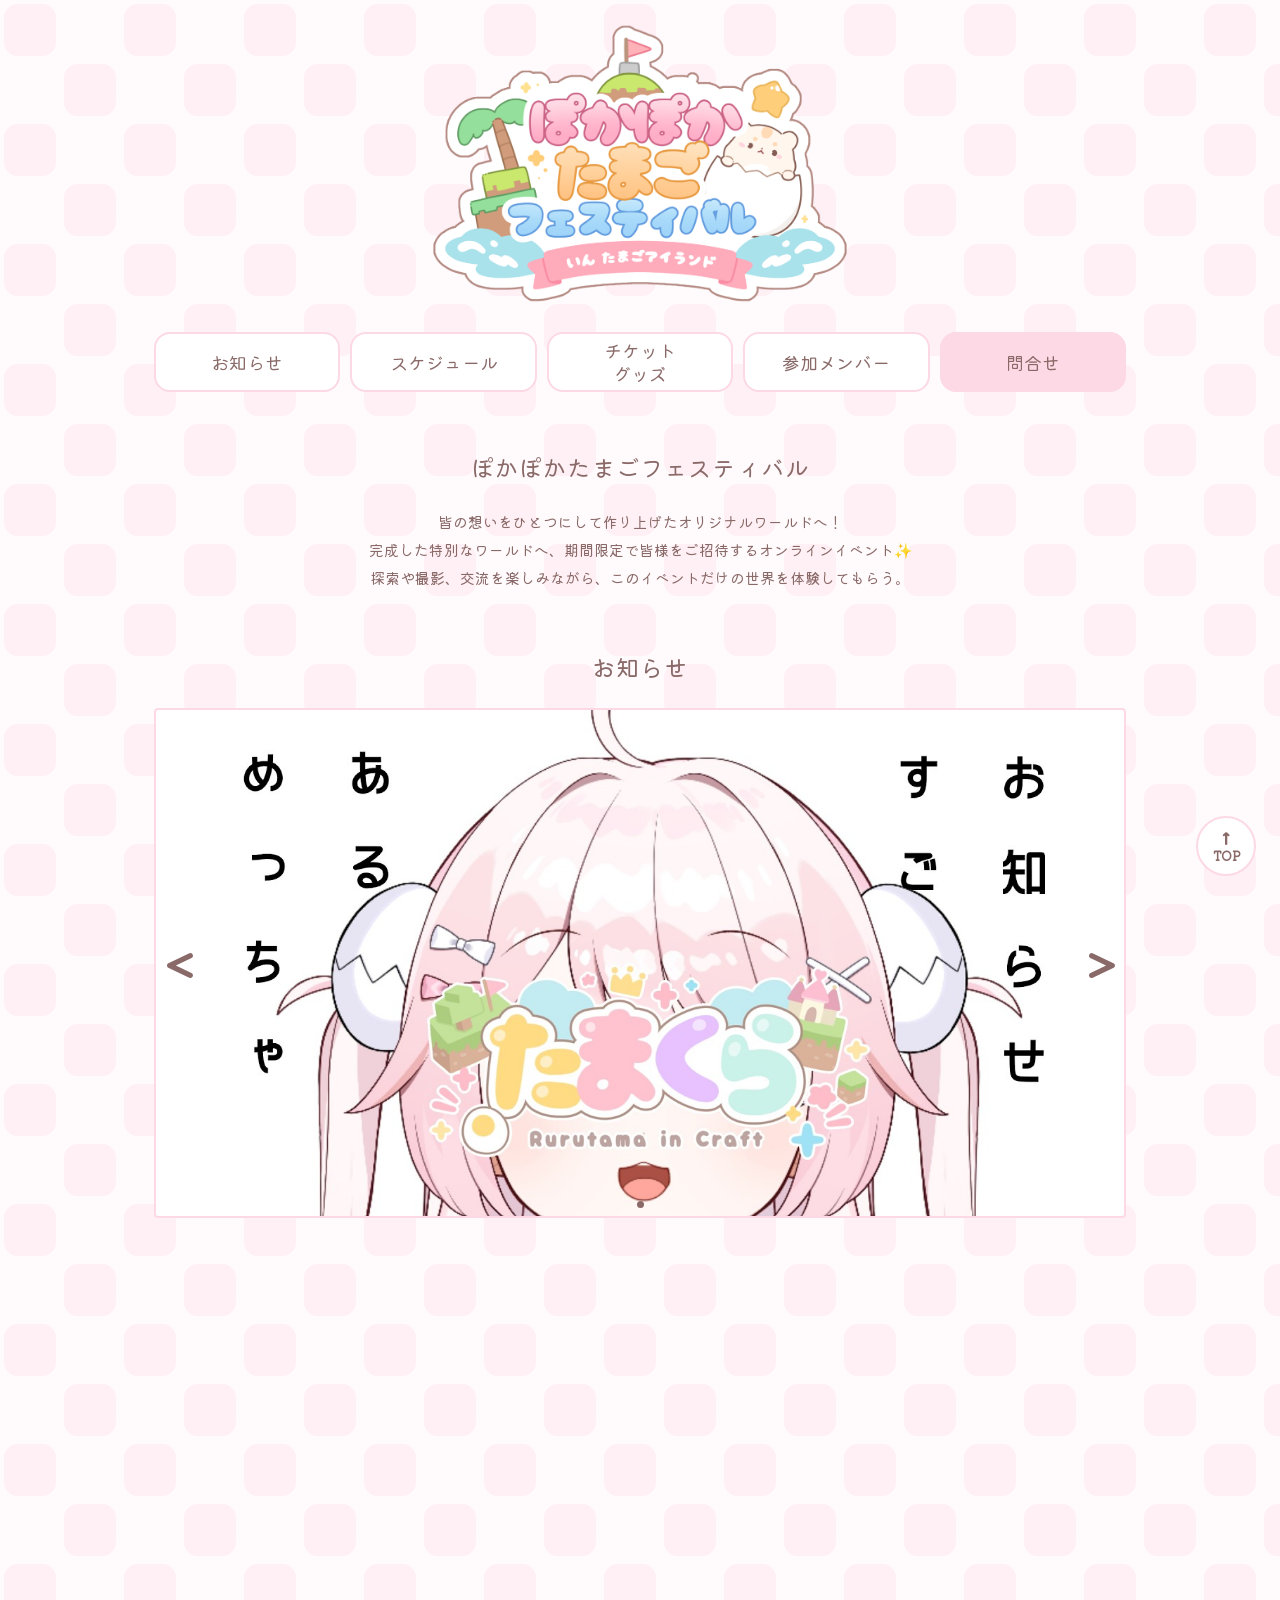
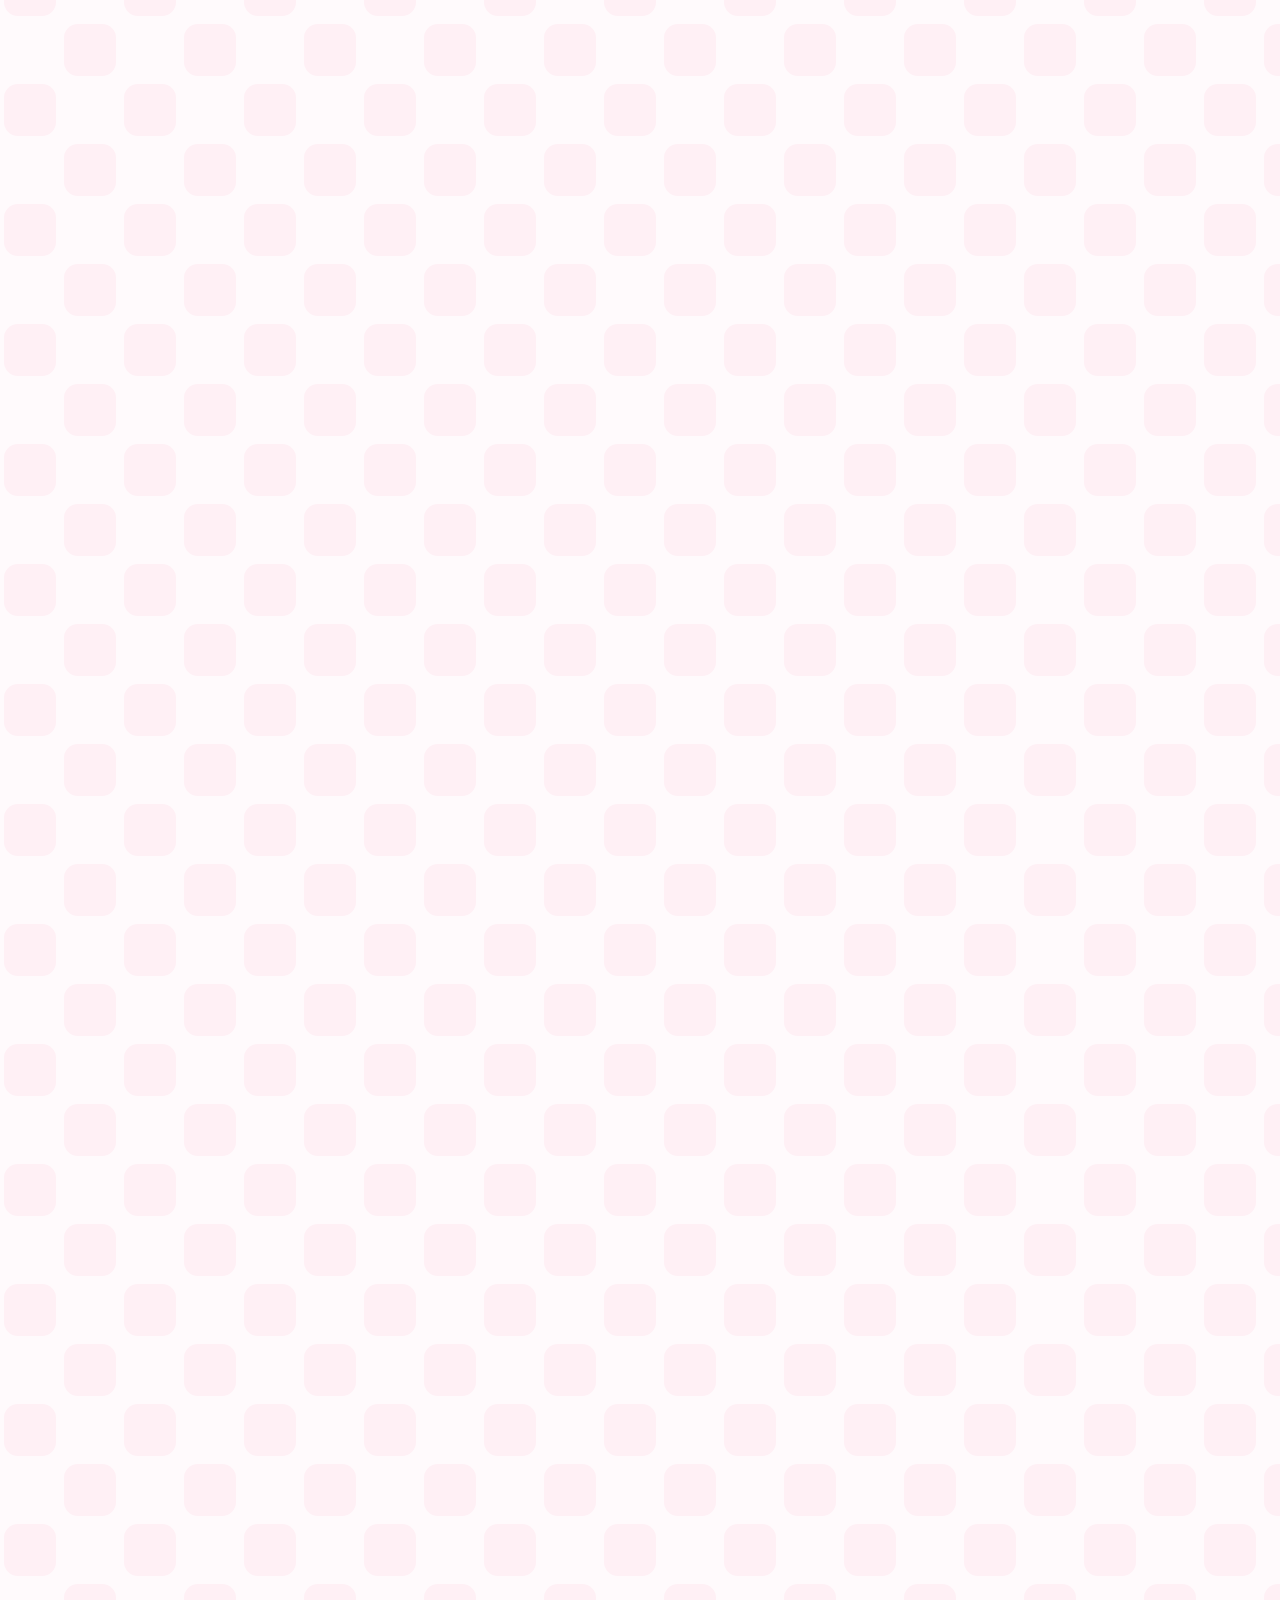
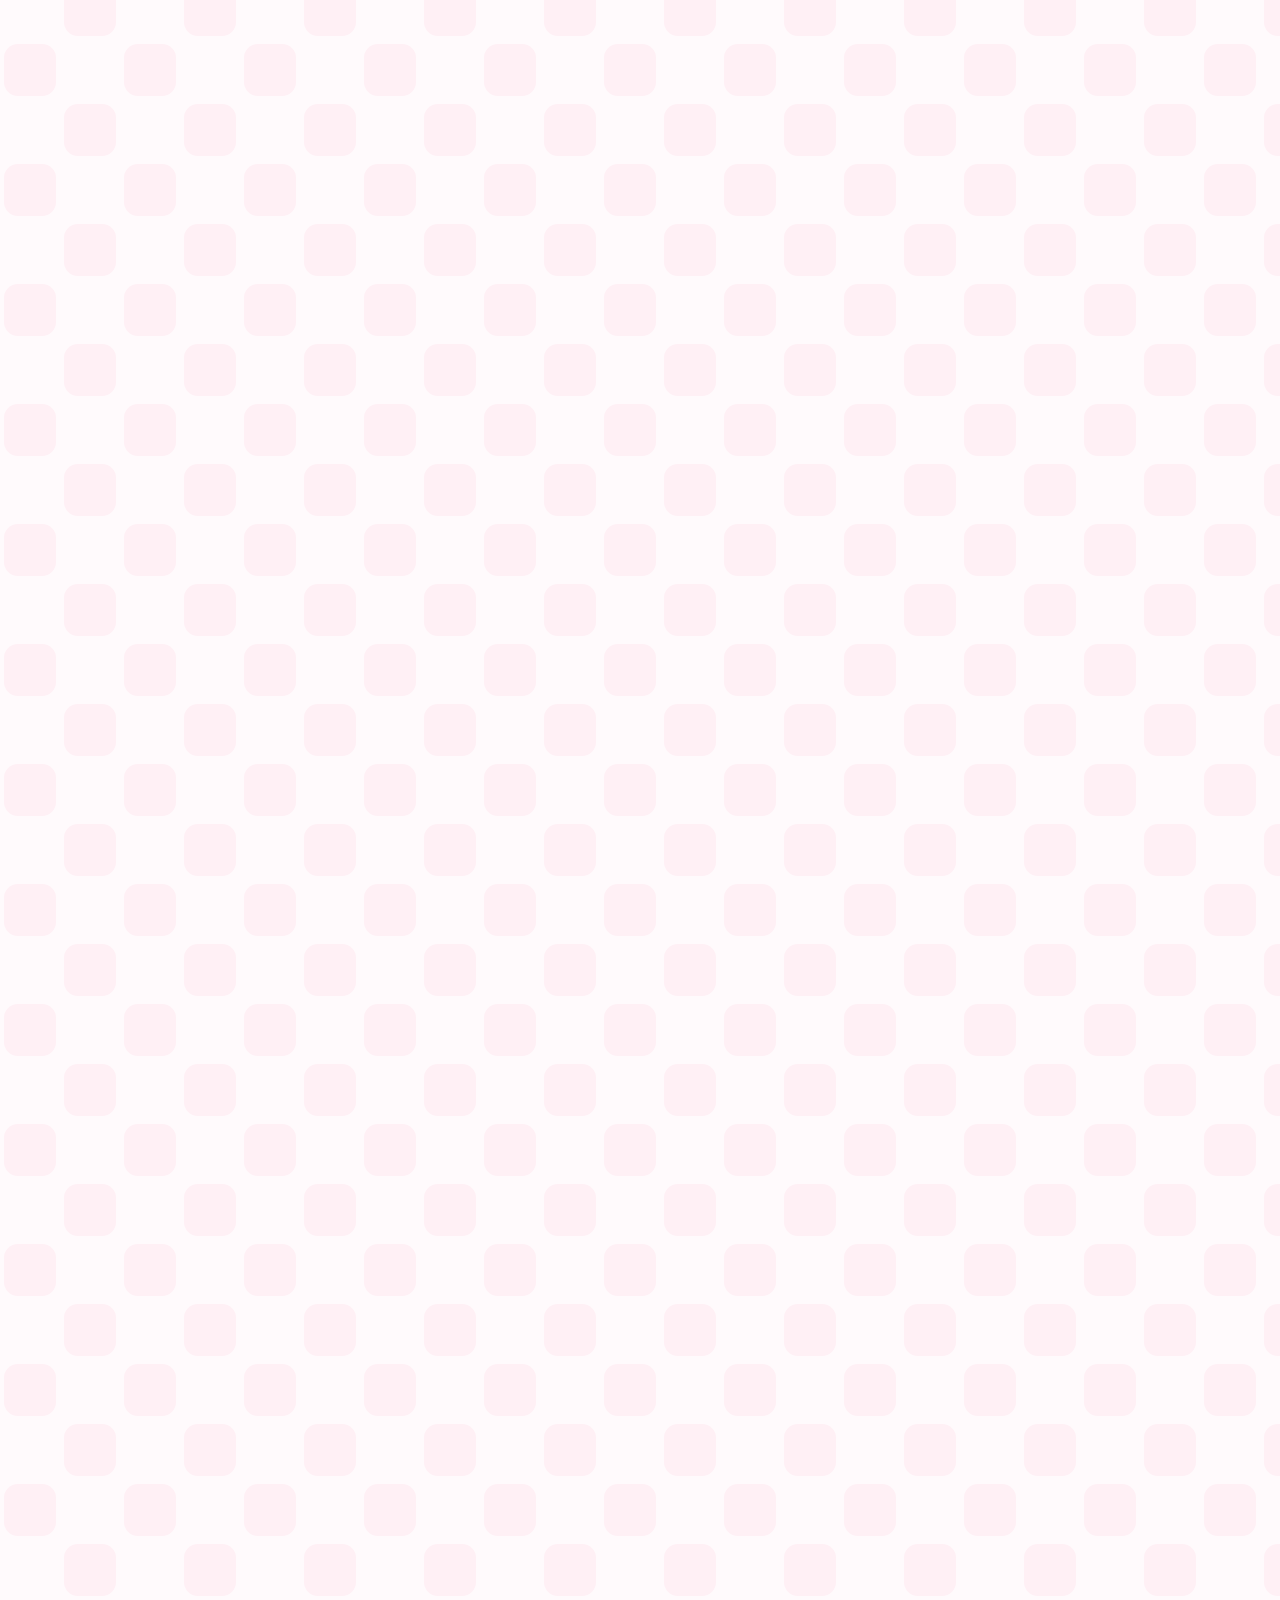
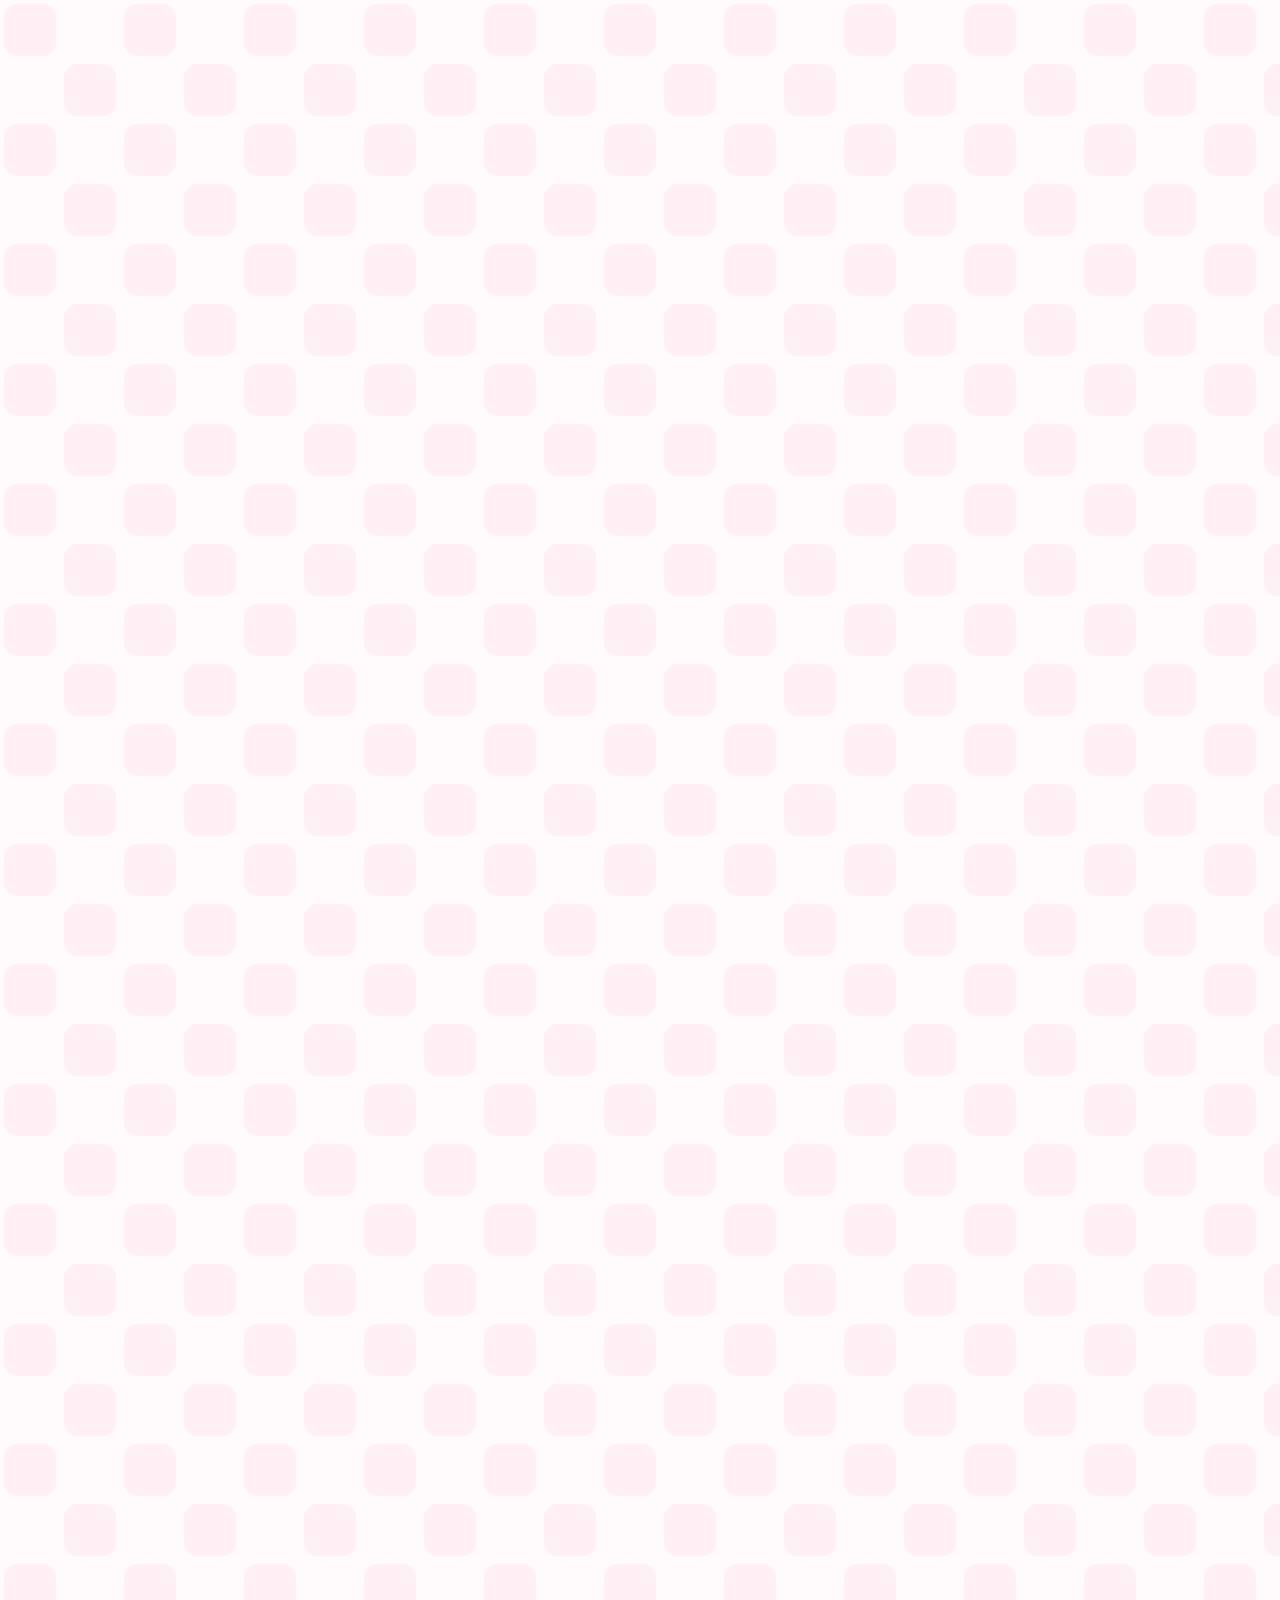
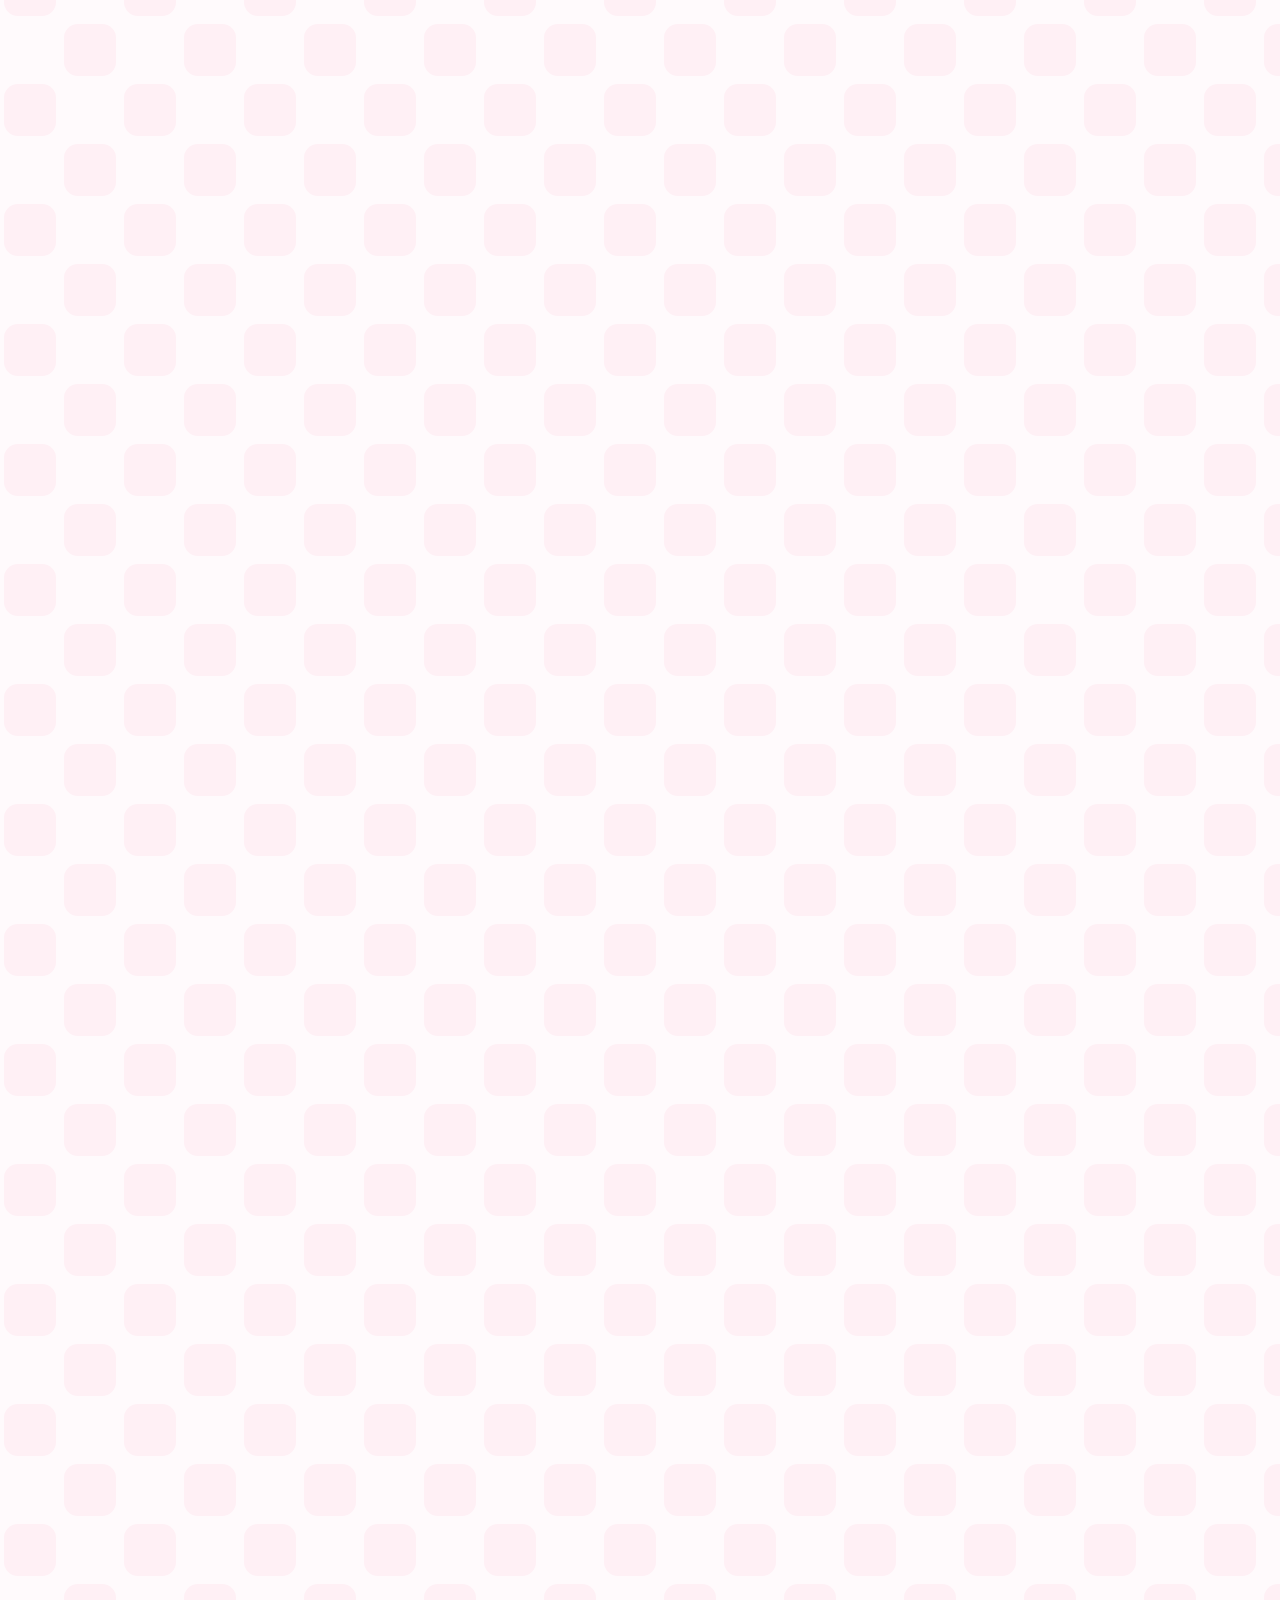
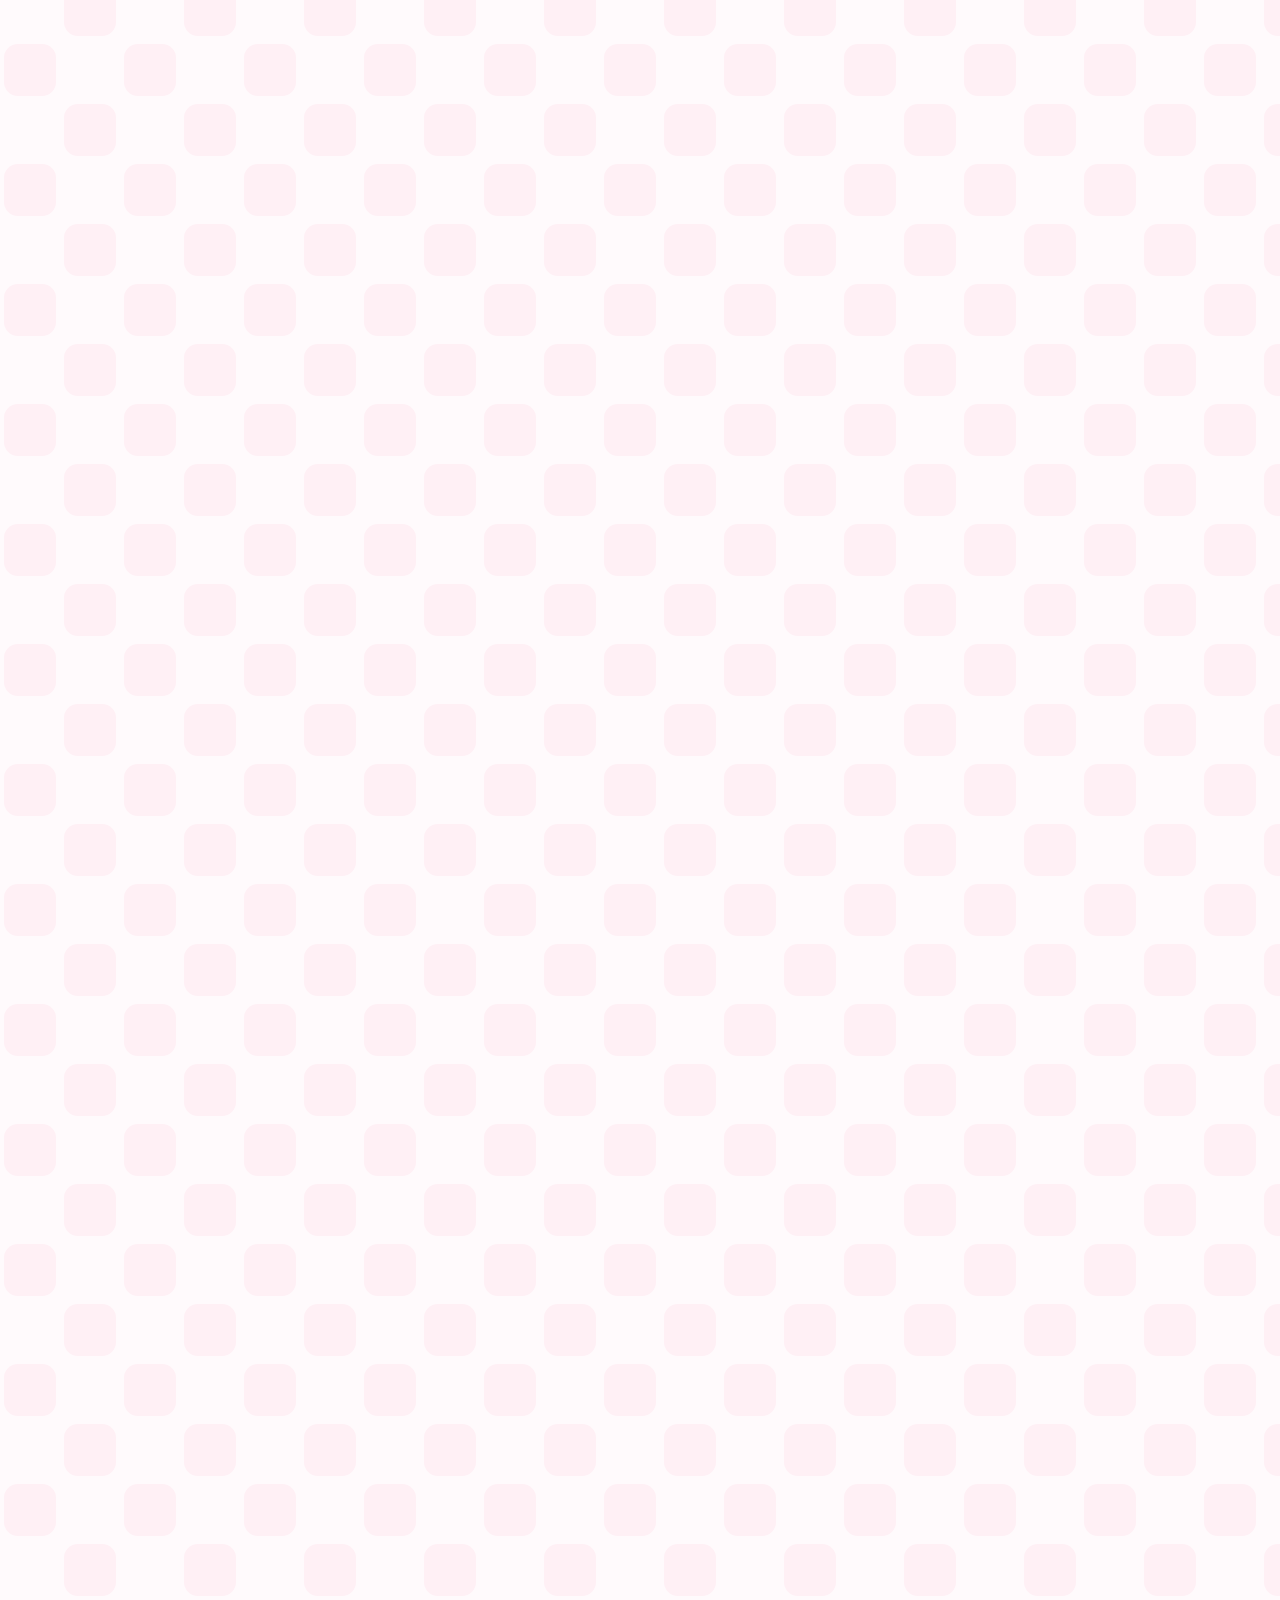
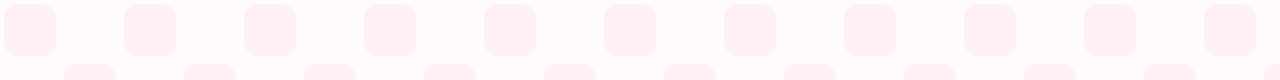
==== index.html @ f36c8f5e "feat: 1025用" ====
<!DOCTYPE html>
<html lang="ja">
<head>
  <meta charset="UTF-8">
  <meta name="viewport" content="width=device-width, initial-scale=1, viewport-fit=cover">
  <title>たまくら | ぽかぽかたまごフェスティバル</title>
  <link rel="icon" href="images/pokatamaLogo.png" type="image/png">
  <link rel="stylesheet" href="css/variables.css">
  <link rel="stylesheet" href="css/style.css">
  <link href="https://fonts.googleapis.com/css2?family=Kiwi+Maru:wght@300;400;500&display=swap" rel="stylesheet">
</head>
<body>
  <header class="header">
    <h1 class="logo"><img src="images/pokatamaLogo.png" alt="ぽかぽかたまごフェスティバル いん たまごアイランド" onerror="this.replaceWith(document.createTextNode('ぽかぽかたまごフェスティバル'))"></h1>
    <nav class="nav" id="nav">
      <a href="#news">お知らせ</a>
      <a href="#schedule">スケジュール</a>
      <a href="#goods">チケット<br>グッズ</a>
      <a href="#members">参加メンバー</a>
      <a href="#contact">問合せ</a>
    </nav>
  </header>

  <main class="container">
    <section class="intro reveal">
      <h2 class="title">ぽかぽかたまごフェスティバル</h2>
      <p class="lead">皆の想いをひとつにして作り上げたオリジナルワールドへ！<br>完成した特別なワールドへ、期間限定で皆様をご招待するオンラインイベント✨<br>探索や撮影、交流を楽しみながら、このイベントだけの世界を体験してもらう。</p>
    </section>

    <section id="news" class="reveal">
      <h2 class="title">お知らせ</h2>
        <div class="box infoslider js-slider" aria-label="お知らせスライドショー">
          <div class="slides">
          <!-- 各 .slide に <img src="images/goods01.png" alt="商品名"> を入れてください -->
          <div class="infoslide"><a href=https://www.youtube.com/live/NMtlZ3vzawU?si=XEMhHlaF9U02rEJE><img src="images/tamacramov2.jpg" alt="サーバー利用料①"></a></div>
          <!-- <div class="infoslide"><a href=#><img src="images/goods/サーバー利用料①.png" alt="サーバー利用料①"></a></div>
          <div class="infoslide"><a href=#><img src="images/goods/サーバー利用料①.png" alt="サーバー利用料①"></a></div> -->
        </div>
        <button class="arrow prev" aria-label="前へ">&lt;</button>
        <button class="arrow next" aria-label="次へ">&gt;</button>
        <div class="dots"></div>
      </div>
    </section>

    <section class="intro reveal">
      <h2 class="logo"><img src="images/tamacraLogo.png" alt="るるたま・いん・くらふと" onerror="this.replaceWith(document.createTextNode('るるたま・いん・くらふと'))"></h2>
      <h2 class="title">るるたま・いん・くらふと</h2>
      <p class="lead">冬に向けた大型企画！12月に開催のオンラインイベントに向けて<br>オリジナルワールド「たまごあいらんど」を一から作り上げていきます。<br>建築勢様の力をかり、リスナーさんやお友達と一緒にアイデアを出し合いながら<br>“世界づくりそのもの”を楽しむ参加型プロジェクトです！</p>
      <h2 class="title">たまごあいらんど - マップ</h2>
      <div class="tmb">
        <label for="pop-01">
          <img src="images/map.png" alt="image_01" class="tmb_img">
        </label>
        <input type="checkbox" value="" id="pop-01">
        <div class="popup">
          <label for="pop-01" class="popup__btn"></label>
          <label for="pop-01" class="popup__btnarea"></label>
          <div class="popup__img">
            <img src="images/map.png" alt="image_01">
          </div>
        </div>
      </div>
      <h2 class="title">たまくら - 企画概要</h2>
      <p class="lead">（Youtubeへ遷移します）</p>
      <a href="https://www.youtube.com/live/M-zu5wydE7w?si=YSMEFsJd7YN7ytyE">
        <img src="images/tamacramov.jpg" alt="企画のお知らせ" class="movie" width="100%">
      </a>
    <section id="schedule" class="reveal">
      <h2 class="title">スケジュール</h2>
      <p class="lead">イベント：🥚／コラボ予定：🐹</p>
      <div class="schedule">
        <div class="box month"><h3>10月</h3>
          <span>
            🐹：10/16（金）21:00 ~ <br>
            　　　恋バナ飲酒スプラ３<br>
            🥚：10/25（日）21:00 ~ <br>
            　　　たまくらお知らせ配信<br>
          </span>
        </div>
        <div class="box month"><h3>11月</h3>
          <span>
            🥚：11/1（日）21:00 ~ <br>
            　　　サーバー利用権販売開始<br>
            🐹：11/2（月）21:00 ~ <br>
            　　　雑談＆プロフ交換<br>
            🥚：11/6（金）21:00 ~ <br>
            　　　握手会チケット販売開始<br>
            🐹：11/9（月）21:00 ~ <br>
            　　　肝試しオンライン<br>
            🐹：11/19（木）21:00 ~ <br>
            　　　えかきうた大合戦<br>
            🐹：11/27（金）22:00 ~ <br>
            　　　マイクラ脱出マップ「かがみの旅館」<br>
            🐹：11/21 (土) 19:00 ~ <br>
            　　　マイクラエンドラ討伐耐久<br>
          </span>
        </div>
        <div class="box month"><h3>12月</h3>
          <span>
            🐹：12/7 (月) 20:00 <br>
            　　　歌ってみた プレミア公開！<br>
            🥚：12/12（土）24:00 ~ <br>
            　　　グッズ先行販売開始<br>
            🐹：12/12 (土) 17:00 ~ <br>
            　　　#ココロぽかぽか歌枠リレー<br>
            🥚：12/20（日）22:00 ~ <br>
            　　　イベント閉会式<br>
          </span>
        </div>
      </div>
    </section>

    <section id="goods" class="reveal">
      <h2 class="title">チケット・グッズ</h2>
      <!-- <a class="box wide-btn" href="sources/rules.html">サーバー内ルール（チケットご購入前にご一読ください）</a>
      <div class="tickets">
        <a class="box ticket" href="#">握手会チケット<br>12/13</a>
        <a class="box ticket" href="#">握手会チケット<br>12/18</a>
        <a class="box ticket" href="#">握手会チケット<br>12/19</a>
      </div>
      <a class="box wide-btn" href="#">サーバー利用料</a> -->
      <div class="box infoslider js-slider" aria-label="グッズスライドショー">
        <div class="slides">
          <!-- 各 .slide に <img src="images/goods01.png" alt="商品名"> を入れてください -->
          <div class="infoslide"><a href="#"><img src="images/goods/トレカ _ クローバー.png" alt="トレカ _ クローバー"></a></div>
          <div class="infoslide"><a href="#"><img src="images/goods/トレカ _ ハート.png" alt="トレカ _ ハート"></a></div>
          <div class="infoslide"><a href="#"><img src="images/goods/トレカ _ スペード.png" alt="トレカ _ スペード"></a></div>
          <div class="infoslide"><a href="#"><img src="images/goods/トレカ _ ダイヤ.png" alt="トレカ _ ダイヤ"></a></div>
        </div>
        <button class="arrow prev" aria-label="前へ">&lt;</button>
        <button class="arrow next" aria-label="次へ">&gt;</button>
        <div class="dots"></div>
      </div>
    </section>

    <!-- おともだち -->
    <section id="members" class="reveal">
      <h2 class="title">企画に協力いただいたみなさま</h2>
      <h4 class="title">お友達</h4>
      <ul class="members">
        <li>
          <a href="https://x.com/puu_puusan?s=11">
            <div class="avatar">
              <img src="images/people/friends/wacca.png" alt="" onerror="this.remove()">
            </div>wacca
          </a>
        </li>
        <li>
          <a href="https://x.com/komari_chii_">
            <div class="avatar">
              <img src="images/people/friends/こまりちぃ.png" alt="" onerror="this.remove()">
            </div>
            こまりちぃ
          </a>
        </li>
        <li>
          <a href="https://x.com/higusa_dayo">
            <div class="avatar">
              <img src="images/people/friends/ひぐさ.png" alt="" onerror="this.remove()">
            </div>
            ひぐさ
          </a>
        </li>
        <li>
          <a href="https://x.com/naruto__uta">
            <div class="avatar">
              <img src="images/people/friends/愛兎ゆた.jpg" alt="" onerror="this.remove()">
            </div>
            愛兎ゆた
          </a>
        </li>
        <li>
          <a href="https://x.com/iqca_vs">
            <div class="avatar">
              <img src="images/people/friends/一圭.png" alt="" onerror="this.remove()">
            </div>
            一圭
          </a>
        </li>
        <li>
          <a href="https://x.com/una_natsumeoO">
            <div class="avatar">
              <img src="images/people/friends/夏萌うな.png" alt="" onerror="this.remove()">
            </div>
            夏萌うな
          </a>
        </li>
        <li>
          <a href="https://x.com/kaitoopera">
            <div class="avatar">
              <img src="images/people/friends/界透オペラ.png" alt="" onerror="this.remove()">
            </div>
            界透オペラ
          </a>
        </li>
        <li>
          <a href="https://x.com/VT_KaraseJaga">
            <div class="avatar">
              <img src="images/people/friends/空瀬じゃが.png" alt="" onerror="this.remove()">
            </div>
            空瀬じゃが
          </a>
        </li>
        <li>
          <a href="https://x.com/irohaNoazzZ">
            <div class="avatar">
              <img src="images/people/friends/彩羽のあ.png" alt="" onerror="this.remove()">
            </div>
            彩羽のあ
          </a>
        </li>
        <li>
          <a href="https://x.com/sakasa_nota?s=11&t=ZXF3uKeBLpIki5rZCWdjbA">
            <div class="avatar">
              <img src="images/people/friends/小毬のた.png" alt="" onerror="this.remove()">
            </div>
            小毬のた
          </a>
        </li>
        <li>
          <a href="https://x.com/datenchita?s=11&t=ZL9POP3QVAuV7qcUKlkRwA">
            <div class="avatar">
              <img src="images/people/friends/堕天ちた.png" alt="" onerror="this.remove()">
            </div>
            堕天ちた
          </a>
        </li>
        <li>
          <a href="https://x.com/ChiramiChira">
            <div class="avatar">
              <img src="images/people/friends/知見ちら.png" alt="" onerror="this.remove()">
            </div>
            知見ちら
          </a>
        </li>
        <li>
          <a href="https://x.com/tsubaki_atsumiv?s=11">
            <div class="avatar">
              <img src="images/people/friends/椿あつみ.png" alt="" onerror="this.remove()">
            </div>
            椿あつみ
          </a>
        </li>
        <li>
          <a href="https://x.com/manamu_zzz">
            <div class="avatar">
              <img src="images/people/friends/猫好まなむ.png" alt="" onerror="this.remove()">
            </div>
            猫好まなむ
          </a>
        </li>
        <li>
          <a href="https://x.com/ocomeco_oo">
            <div class="avatar">
              <img src="images/people/friends/白熊かぷり.png" alt="" onerror="this.remove()">
            </div>
            白熊かぷり
          </a>
        </li>
        <li>
          <a href="https://x.com/tsukumo_1129">
            <div class="avatar">
              <img src="images/people/friends/白白白.png" alt="" onerror="this.remove()">
            </div>
            白白白
          </a>
        </li>
        <li>
          <a href="https://x.com/shiranui_nene?s=11&t=UdRFUWTi8PE_FoN_6TmTkQ">
            <div class="avatar">
              <img src="images/people/friends/白縫ねね.png" alt="" onerror="this.remove()">
            </div>
            白縫ねね
          </a>
        </li>
        <li>
          <a href="https://x.com/Akuma______666">
            <div class="avatar">
              <img src="images/people/friends/魔骸あくま.png" alt="" onerror="this.remove()">
            </div>
            魔骸あくま
          </a>
        </li>
        <li>
          <a href="https://x.com/yumepukari">
            <div class="avatar">
              <img src="images/people/friends/夢ぷかり.png" alt="" onerror="this.remove()">
            </div>
            夢ぷかり
          </a>
        </li>
        <li>
          <a href="https://x.com/yumesaki_miu325">
            <div class="avatar">
              <img src="images/people/friends/夢咲みう.png" alt="" onerror="this.remove()">
            </div>
            夢咲みう
          </a>
        </li>
        <li>
          <a href="https://x.com/MutouAmai">
            <div class="avatar">
              <img src="images/people/friends/無糖あまゐ.png" alt="" onerror="this.remove()">
            </div>
            無糖あまゐ
          </a>
        </li>
        <li>
          <a href="https://x.com/AwashiroMilno">
            <div class="avatar">
              <img src="images/member08.png" alt="" onerror="this.remove()">
            </div>
            泡白ミルノ
          </a>
        </li>
        <li>
          <a href="https://x.com/amatsuka_haku">
            <div class="avatar">
              <img src="images/people/friends/天使はく.png" alt="" onerror="this.remove()">
            </div>
            天使はく
          </a>
        </li>
        <li>
          <a href="https://x.com/pii_pi_v">
            <div class="avatar">
              <img src="images/people/friends/ぴぃpi.png" alt="" onerror="this.remove()">
            </div>
            ぴぃpi
          </a>
        </li>
        <li>
          <a href="https://x.com/chaco_haguma?s=11&t=s1NTd7qhQ9AATPU6wkxrGg">
            <div class="avatar">
              <img src="images/people/friends/羽熊ちゃこ.jpg" alt="" onerror="this.remove()">
            </div>
            羽熊ちゃこ
          </a>
        </li>
        <li>
          <a href="https://x.com/ssmn_0125">
            <div class="avatar">
              <img src="images/people/friends/ささみん.png" alt="" onerror="this.remove()">
            </div>
            ささみん
          </a>
        </li>
        <li>
          <a href="https://x.com/ruru__1260?s=11">
            <div class="avatar">
              <img src="images/people/friends/ユメミア・ルル.jpg" alt="" onerror="this.remove()">
            </div>
            ユメミア・ルル
          </a>
        </li>
        <li>
          <a href="https://x.com/charwitch_1225">
            <div class="avatar">
              <img src="images/people/friends/シャル・ウィッチ.jpg" alt="" onerror="this.remove()">
            </div>
            シャル・ウィッチ
          </a>
        </li>
        <li>
          <a href="https://x.com/terryterryv_">
            <div class="avatar">
              <img src="images/people/friends/テリー.png" alt="" onerror="this.remove()">
            </div>
            テリー
          </a>
        </li>
        <li>
          <a href="https://x.com/noboru_SKMC">
            <div class="avatar">
              <img src="images/people/friends/坂道のぼる.webp" alt="" onerror="this.remove()">
            </div>
            坂道のぼる
          </a>
        </li>
        <li>
          <a href="https://x.com/kanade_kuon">
            <div class="avatar">
              <img src="images/people/friends/久遠かなで.png" alt="" onerror="this.remove()">
            </div>
            久遠かなで
          </a>
        </li>
      </ul>

      <h4 class="title">ご招待</h4>
      <ul class="members">
        <li>
          <a href="https://x.com/TsukikageH0taru">
            <div class="avatar">
              <img src="images/people/invite/月影ほたる.jpg" alt="" onerror="this.remove()">
            </div>
            月影ほたる
          </a>
        </li>
        <li>
          <a href="https://x.com/rqichimew">
            <div class="avatar">
              <img src="images/people/invite/日々らいち.png" alt="" onerror="this.remove()">
            </div>
            日々らいち
          </a>
        </li>
        <li>
          <a href="https://x.com/nekomiyakokoro">
            <div class="avatar">
              <img src="images/people/invite/猫宮こころ.png" alt="" onerror="this.remove()">
            </div>
            猫宮こころ
          </a>
        </li>
        <li>
          <a href="https://x.com/enataso0810">
            <div class="avatar">
              <img src="images/people/invite/明戸えな.png" alt="" onerror="this.remove()">
            </div>
            明戸えな
          </a>
        </li>
        <li>
          <a href="https://x.com/yoda_mafuyu">
            <div class="avatar">
              <img src="images/people/invite/夜堕まふゆ.png" alt="" onerror="this.remove()">
            </div>
            夜堕まふゆ
          </a>
        </li>
        <li>
          <a href="https://x.com/sakisakatsumugi">
            <div class="avatar">
              <img src="images/people/invite/咲坂つむぎ.png" alt="" onerror="this.remove()">
            </div>
            咲坂つむぎ
          </a>
        </li>

        <li>
          <a href="https://x.com/amauta_frill">
            <div class="avatar">
              <img src="images/people/invite/甘唄ふりる.jpg" alt="" onerror="this.remove()">
            </div>
            甘唄ふりる
          </a>
        </li>
      </ul>

      <h4 class="title">建築チーム</h4>
      <ul class="members">
        <li>
          <a href="https://x.com/uparupagameaka">
            <div class="avatar">
              <img src="images/people/architecture/ウパルパ.jpg" alt="" onerror="this.remove()">
            </div>
            ウパルパ
          </a>
        </li>
        <li>
          <a href="https://x.com/kero10maNo">
            <div class="avatar">
              <img src="images/people/architecture/けろりーぬ.png" alt="" onerror="this.remove()">
            </div>
            けろりーぬ
          </a>
        </li>
        <li>
          <a href="https://x.com/chiyain1234">
            <div class="avatar">
              <img src="images/people/architecture/ちゃいん.png" alt="" onerror="this.remove()">
            </div>
            ちゃいん
          </a>
        </li>
        <li>
          <a href="https://x.com/nico25craft?s=11">
            <div class="avatar">
              <img src="images/people/architecture/にこる.jpeg" alt="" onerror="this.remove()">
            </div>
            にこる
          </a>
        </li>
        <li>
          <a href="https://x.com/_shiropop__?s=11">
            <div class="avatar">
              <img src="images/people/architecture/ねむいしろくま.jpg" alt="" onerror="this.remove()">
            </div>
            ねむいしろくま
          </a>
        </li>
        <li>
          <a href="https://x.com/pearl55mc">
            <div class="avatar">
              <img src="images/people/architecture/ぱーる.png" alt="" onerror="this.remove()">
            </div>
            ぱーる
          </a>
        </li>
        <li>
          <a href="https://x.com/purin_craft">
            <div class="avatar">
              <img src="images/people/architecture/プリン.png" alt="" onerror="this.remove()">
            </div>
            プリン
          </a>
        </li>
        <li>
          <a href="https://x.com/mochiflute39">
            <div class="avatar">
              <img src="images/people/architecture/もち.jpg" alt="" onerror="this.remove()">
            </div>
            もち
          </a>
        </li>
        <li>
          <a href="https://x.com/Riavel_1875">
            <div class="avatar">
              <img src="images/people/architecture/りあべる.png" alt="" onerror="this.remove()">
            </div>
            りあべる
          </a>
        </li>
        <li>
          <a href="https://x.com/rurunba0112?s=11&t=YIFVal743qOMN1DvBt3QWw">
            <div class="avatar">
              <img src="images/people/architecture/るるんば.png" alt="" onerror="this.remove()">
            </div>
            るるんば
          </a>
        </li>
        <li>
          <a href="https://x.com/_Ojixi">
            <div class="avatar">
              <img src="images/people/architecture/おじぃ.png" alt="" onerror="this.remove()">
            </div>
            おじぃ
          </a>
        </li>
        <li>
          <a href="https://x.com/kame0o18">
            <div class="avatar">
              <img src="images/people/architecture/N_kame.jpg" alt="" onerror="this.remove()">
            </div>
            N_kame
          </a>
        </li>
          <a href="https://x.com/Ohana087iii">
            <div class="avatar">
              <img src="images/people/architecture/おはな.jpg" alt="" onerror="this.remove()">
            </div>
            おはな
          </a>
        </li>
      </ul>
    </section>

    <section id="contact" class="reveal">
      <div class="form-wrapper">
        <iframe
          src="https://docs.google.com/forms/d/e/1FAIpQLSfbpApB9bFwynjFTvFhGnuKgrgiLziJi6YhDEJ3tlQI5gf0_g/viewform?embedded=true"
          frameborder="0"
          marginheight="0"
          marginwidth="0"
          loading="lazy"
        >読み込んでいます…</iframe>
      </div>
    </section>
    <div class="credits">
      <a href="https://discord.com/download">
        <img src="images/discord.png" alt="discord" class="discord" onerror="this.remove()">
      </a>
      <a href="https://www.minecraft.net/ja-jp">
        <img src="images/minecraft.webp" alt="minecraft" class="minecraft" onerror="this.remove()">
      </a>
    </div>
  </main>

  <footer class="footer"></footer>
  <button class="to-top" id="toTop" type="button" aria-label="ページの一番上へ戻る"><span>↑</span>TOP</button>

  <script src="js/main.js"></script>
</body>
</html>
---- css/variables.css ----
/* ===== サイト全体の設定値（ここだけ変えればOK） ===== */

/* フォントを用意したらここで読み込み
@font-face {
  font-family: "MyFont";
  src: url("../fonts/MyFont.woff2") format("woff2");
  font-display: swap;
}
*/

:root {
  /* ▼ フォント定義はここ1か所のみ。全要素に反映されます */
  --font-main: "MyFont", "Hiragino Maru Gothic ProN", "Yu Gothic", sans-serif;

  /* 色 */
  --color-text:   #8a6a68;
  --color-accent: #8a6a68;
  --color-border: #fcd9e4;
  --color-bg:     #fffafc;
  --color-tile:   #fff0f5;
  --color-white:  #ffffff;
  --color-ph:     #ffffff; /* 画像プレースホルダー */

  /* サイズ */
  --content-width: 560px;
  --radius: 4px;

  /* 背景のチェック柄（タイル色は --color-tile と同じ #fff0f5） */
  --bg-pattern: url("data:image/svg+xml,%3Csvg xmlns='http://www.w3.org/2000/svg' width='120' height='120'%3E%3Crect x='4' y='4' width='52' height='52' rx='14' fill='%23fff0f5'/%3E%3Crect x='64' y='64' width='52' height='52' rx='14' fill='%23fff0f5'/%3E%3C/svg%3E");
}

/* PC・タブレットでは本文幅を広げる */
@media (min-width: 768px)  { :root { --content-width: 760px; } }
@media (min-width: 1100px) { :root { --content-width: 1100px; } }
---- css/style.css ----
*, *::before, *::after { box-sizing: border-box; }
html { scroll-behavior: smooth; scroll-padding-top: 90px; }
body {
  margin: 0;
  font-family: 'Kiwi Maru', serif;
  color: var(--color-text);
  background: var(--color-bg) var(--bg-pattern);
  background-size: 120px 120px;
  animation: drift 15s linear infinite;
  line-height: 1.7;
  -webkit-text-size-adjust: 100%;
}
@keyframes drift { to { background-position: 120px 120px; } }
img { max-width: 100%; display: block; }
a { color: inherit; text-decoration: none; }
ul { list-style: none; margin: 0; padding: 0; }
button, input, textarea { font-family: inherit; color: inherit; }

/* ---------- header ---------- */
.header { padding: 24px 5% 0; max-width: var(--content-width); margin: 0 auto; text-align: center; }
.logo { margin: 0 auto 28px; width: 62%; max-width: 380px; min-height: 80px; font-size: 2rem; animation: float 4s ease-in-out infinite; }
@keyframes float { 50% { transform: translateY(-6px); } }

.nav { position: sticky; top: 8px; z-index: 10; display: flex; gap: 6px; }
.nav a {
  flex: 1; display: flex; align-items: center; justify-content: center;
  min-height: 52px; padding: 4px 2px;
  font-size: clamp(.62rem, 2.6vw, .7rem); line-height: 1.25;
  background: var(--color-white); border: 2px solid var(--color-border); border-radius: 16px;
  transition: transform .2s, background .2s;
}
.nav a:active { transform: scale(.95); }
.nav a.is-active { background: var(--color-border); }

/* ---------- common ---------- */
.container { max-width: var(--content-width); margin: 0 auto; padding: 0 5% 60px; }
section { margin-top: 44px; }
.title { margin: 20px 0 20px; font-size: 1.3rem; font-weight: 400; text-align: center; letter-spacing: .05em; }
.lead { margin: 0; font-size: .82rem; text-align: center; line-height: 1.9; }
.box { background: var(--color-white); border: 2px solid var(--color-border); border-radius: var(--radius); }

.reveal { opacity: 0; transform: translateY(18px); transition: opacity .7s, transform .7s; }
.reveal.is-visible { opacity: 1; transform: none; }

/* ---------- schedule ---------- */
.schedule { grid-template-columns: 1fr; gap: 20px; margin-bottom: 16px; }
.month { min-height: 360px; padding: 2px 6px; margin-bottom: 20px; }
.month h3 { margin: 0; font-weight: 400; font-size: 1.15rem; }
.month span { font-size: .7rem; }

/* ---------- information ---------- */
.infoslider { position: relative; margin-top: 16px; height: 320px; overflow: hidden; touch-action: pan-y; }
.infoslide { flex: 0 0 100%; display: flex; align-items: center; justify-content: center; font-size: .8rem; }
.infoslide a { display: flex; align-items: center; justify-content: center; width: 100%; height: 100%; }
.infoslide img { width: 100%; height: 100%; object-fit: contain; }

/* ---------- tickets / goods ---------- */
.wide-btn { display: block; padding: 8px 10px; margin: 0 0 16px; text-align: center; font-size: .78rem; transition: background .2s; }
.wide-btn:active, .ticket:active { background: var(--color-tile); }
.tickets { display: grid; grid-template-columns: repeat(3, 1fr); gap: 4.5%; margin-bottom: 16px; }
.ticket {
  padding: 10px 12px; font-size: .78rem; line-height: 1.4; min-height: 90px;
  background-image: linear-gradient(var(--color-border) 50%, transparent 0);
  background-size: 2px 8px; background-repeat: repeat-y; background-position: 82% 0;
  background-color: var(--color-white);
}
.slides { display: flex; height: 100%; transition: transform .5s ease; }
.arrow {
  position: absolute; top: 50%; transform: translateY(-50%);
  background: none; border: 0; font-size: 2.6rem; font-weight: 700; line-height: 1;
  color: var(--color-accent); padding: 4px 8px; cursor: pointer; transition: transform .2s;
}
.arrow:active { transform: translateY(-50%) scale(.85); }
.prev { left: 2px; } .next { right: 2px; }
.dots { position: absolute; bottom: 8px; left: 0; right: 0; display: flex; justify-content: center; gap: 6px; }
.dots i { width: 7px; height: 7px; border-radius: 50%; background: var(--color-border); transition: background .3s; }
.dots i.on { background: var(--color-accent); }

/* ---------- members ---------- */
.members { display: grid; grid-template-columns: repeat(4, 1fr); gap: 18px 3%; text-align: center; font-size: .66rem; }
.avatar { aspect-ratio: 1; border-radius: 50%; background: var(--color-ph); overflow: hidden; margin-bottom: 6px; transition: transform .3s; }
.avatar:active { transform: scale(1.08) rotate(-4deg); }
.avatar img { width: 100%; height: 100%; object-fit: cover; }

/* ---------- form ---------- */
.form-wrapper {
  width: 100%;
  max-width: 100%;
  margin: 0 auto;
}
.form-wrapper iframe {
  width: 100%;
  height: 1000px; /* 好みで調整 */
  border: none;
}

/* ---------- credits ---------- */
.credits {
  display: flex;
  justify-content: center;
  align-items: center;
  gap: 16px;
  margin-top: 32px;
}
.credits a {
  display: flex;
  align-items: center;
  justify-content: center;
  transition: transform .2s;
}
.credits a:active { transform: scale(.9); }
.credits img {
  width: 50px;
  height: 50px;
  object-fit: contain;
}

/* ---------- TOPへ戻るボタン ---------- */
.to-top {
  position: fixed; z-index: 20;
  right: calc(14px + env(safe-area-inset-right, 0px));
  bottom: calc(14px + env(safe-area-inset-bottom, 0px));
  width: 54px; height: 54px; padding: 0;
  display: flex; flex-direction: column; align-items: center; justify-content: center;
  font-size: .7rem; line-height: 1.1; font-weight: 700;
  background: var(--color-white); border: 2px solid var(--color-border); border-radius: 50%;
  color: var(--color-accent); cursor: pointer;
  transition: transform .2s, background .2s;
}
.to-top span { font-size: 1rem; }
.to-top:hover { background: var(--color-tile); }
.to-top:active { transform: scale(.9); }
.to-top:focus-visible { outline: 3px solid var(--color-border); outline-offset: 2px; }

/* ---------- 画像拡大表示 ---------- */
.tmb {
  width: 100%;
  align-items: center;
}
.tmb_img {
  width: 100%;
  height: auto;
}
.tmb_img:hover {
  cursor: pointer;
}
.popup {
  z-index: 10;
  position: fixed;
  top: 0;
  left: 0;
  width: 100%;
  height: 100%;
  transform: scale(0);
  background-color: rgba(0, 0, 0, 0.8);
  opacity: 0;
  transition: opacity 0.3s, transform 0s 0.3s;
}
.popup__btn {
  display: block;
  z-index: 13;
  position: absolute;
  top: 1vh;
  right: 1vh;
  width: 5vh;
  height: 5vh;
  cursor: pointer;
}
.popup__btn::before,
.popup__btn::after {
  position: absolute;
  top: 50%;
  width: 100%;
  height: 2px;
  margin-top: -1px;
  background-color: #fff;
  content: '';
}
.popup__btn::before {
  transform: rotate(45deg);
}
.popup__btn::after {
  transform: rotate(-45deg);
}
.popup__btnarea {
  z-index: 12;
  position: absolute;
  top: 0;
  left: 0;
  width: 100%;
  height: 100%;
}
.popup__img {
  z-index: 11;
  position: absolute;
  top: 5%;
  left: 5%;
  width: 90%;
  height: 90%;
}
.popup__img img {
  width: 100%;
  height: 100%;
  object-fit: contain;
}
input[type="checkbox"] {
  display: none;
}
input[type="checkbox"]:checked ~ .popup {
  transform: scale(1);
  opacity: 1;
  transition: opacity 0.3s;
}

/* ---------- タブレット / PC ---------- */
@media (min-width: 768px) {
  html { font-size: 17px; }
  .logo { width: 55%; max-width: 420px; }
  .nav { gap: 10px; }
  .nav a { min-height: 60px; font-size: 1rem; }
  .news { padding: 36px 32px; }
  .month { min-height: 420px; }
  .infoslider { height: 510px; }
  .to-top { right: 24px; bottom: 24px; width: 60px; height: 60px; }
  .schedule { display: grid; grid-template-columns: repeat(3, 1fr); gap: 4.5%; }
}
@media (min-width: 1100px) {
  html { font-size: 18px; }
  section { margin-top: 56px; }
  .month { min-height: 480px; }
  .slider { height: 400px; }
  .members { gap: 28px 3%; }
}


@media (prefers-reduced-motion: reduce) {
  body, .logo { animation: none; }
  .reveal { opacity: 1; transform: none; transition: none; }
  html { scroll-behavior: auto; }
  .slides { transition: none; }
}
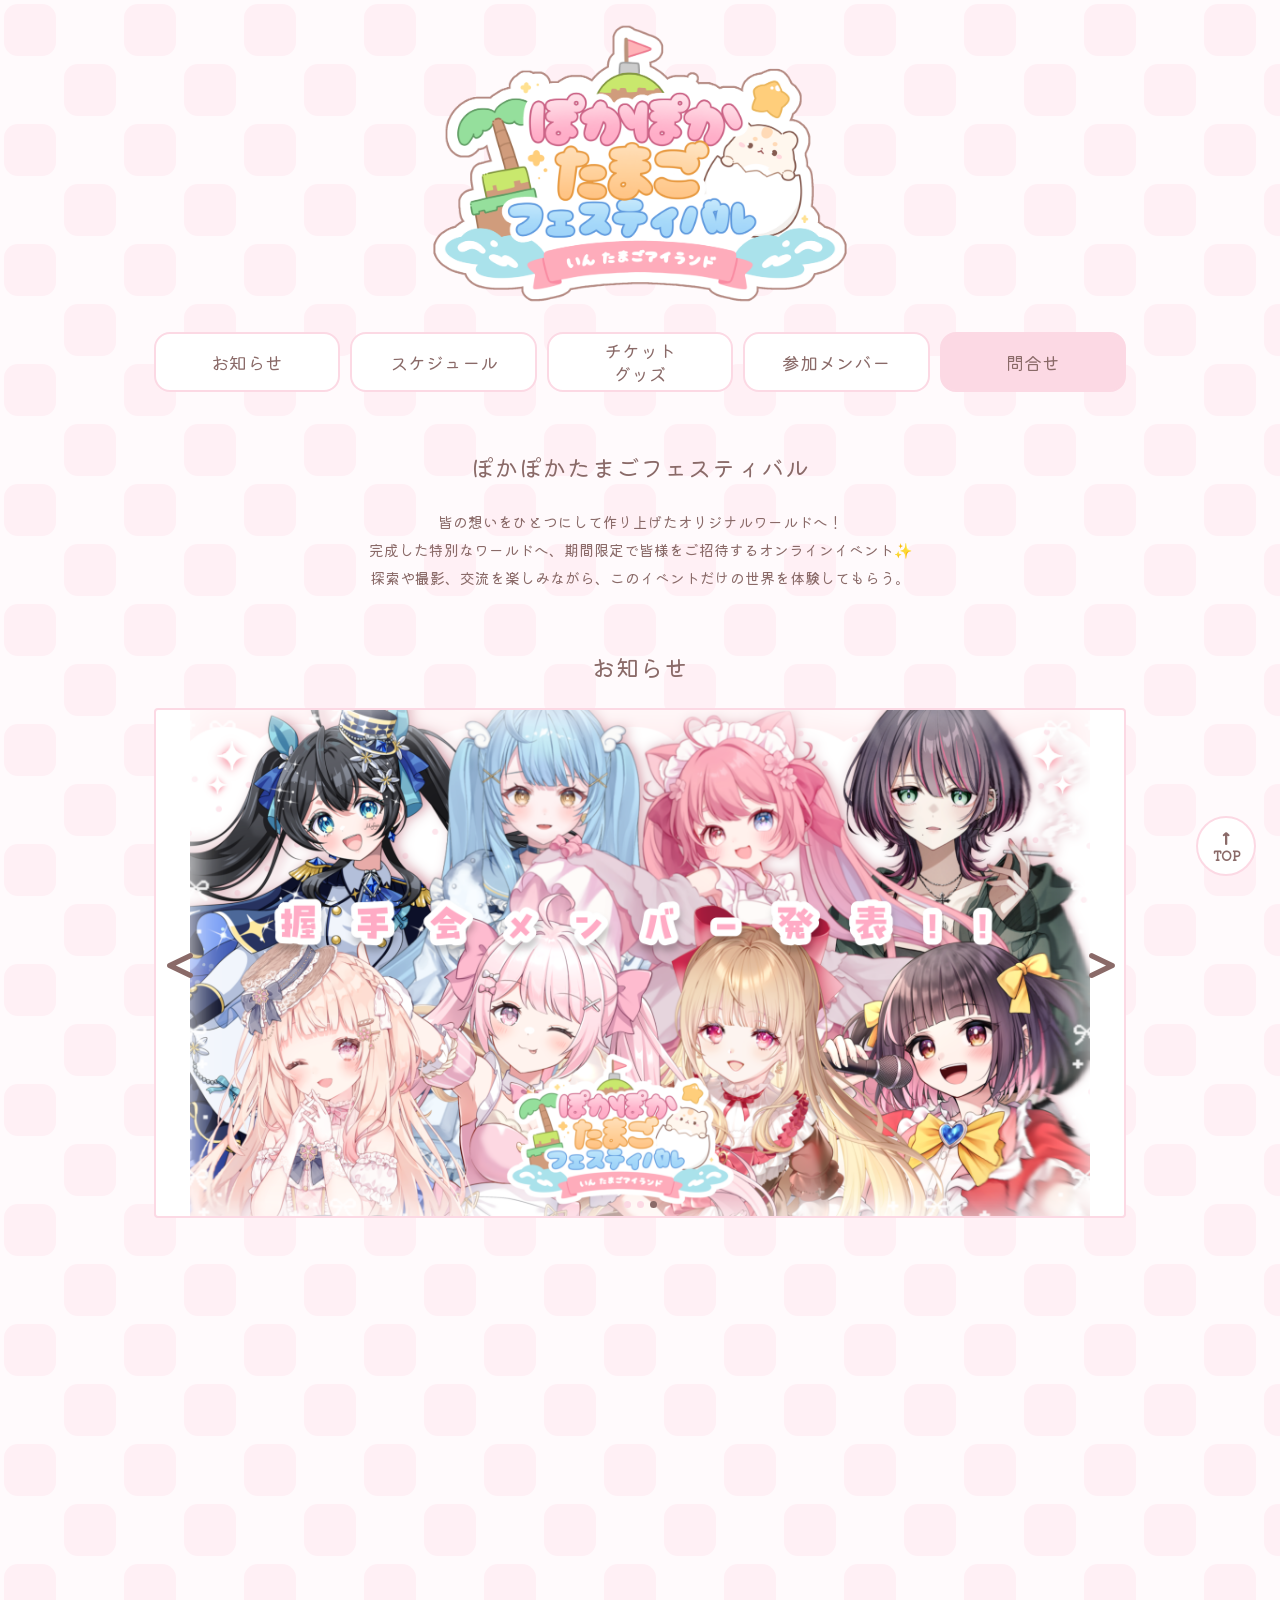
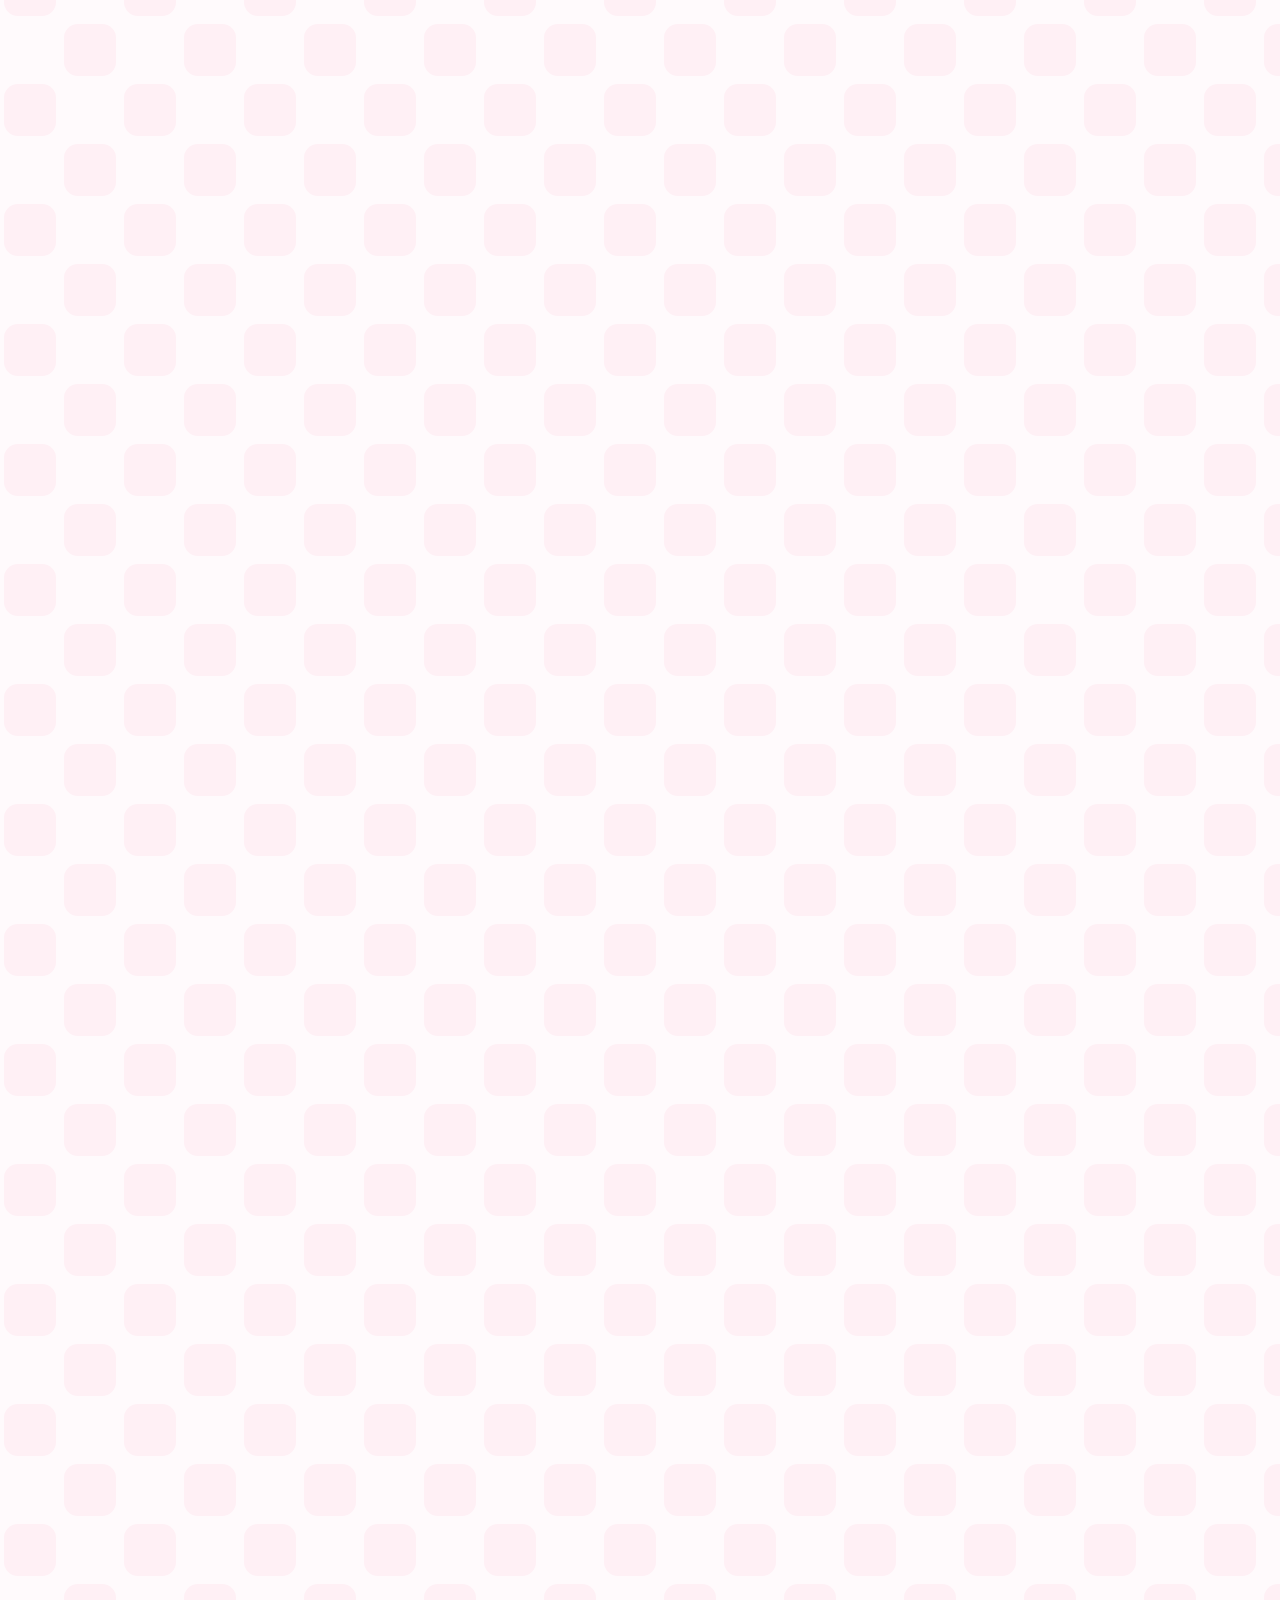
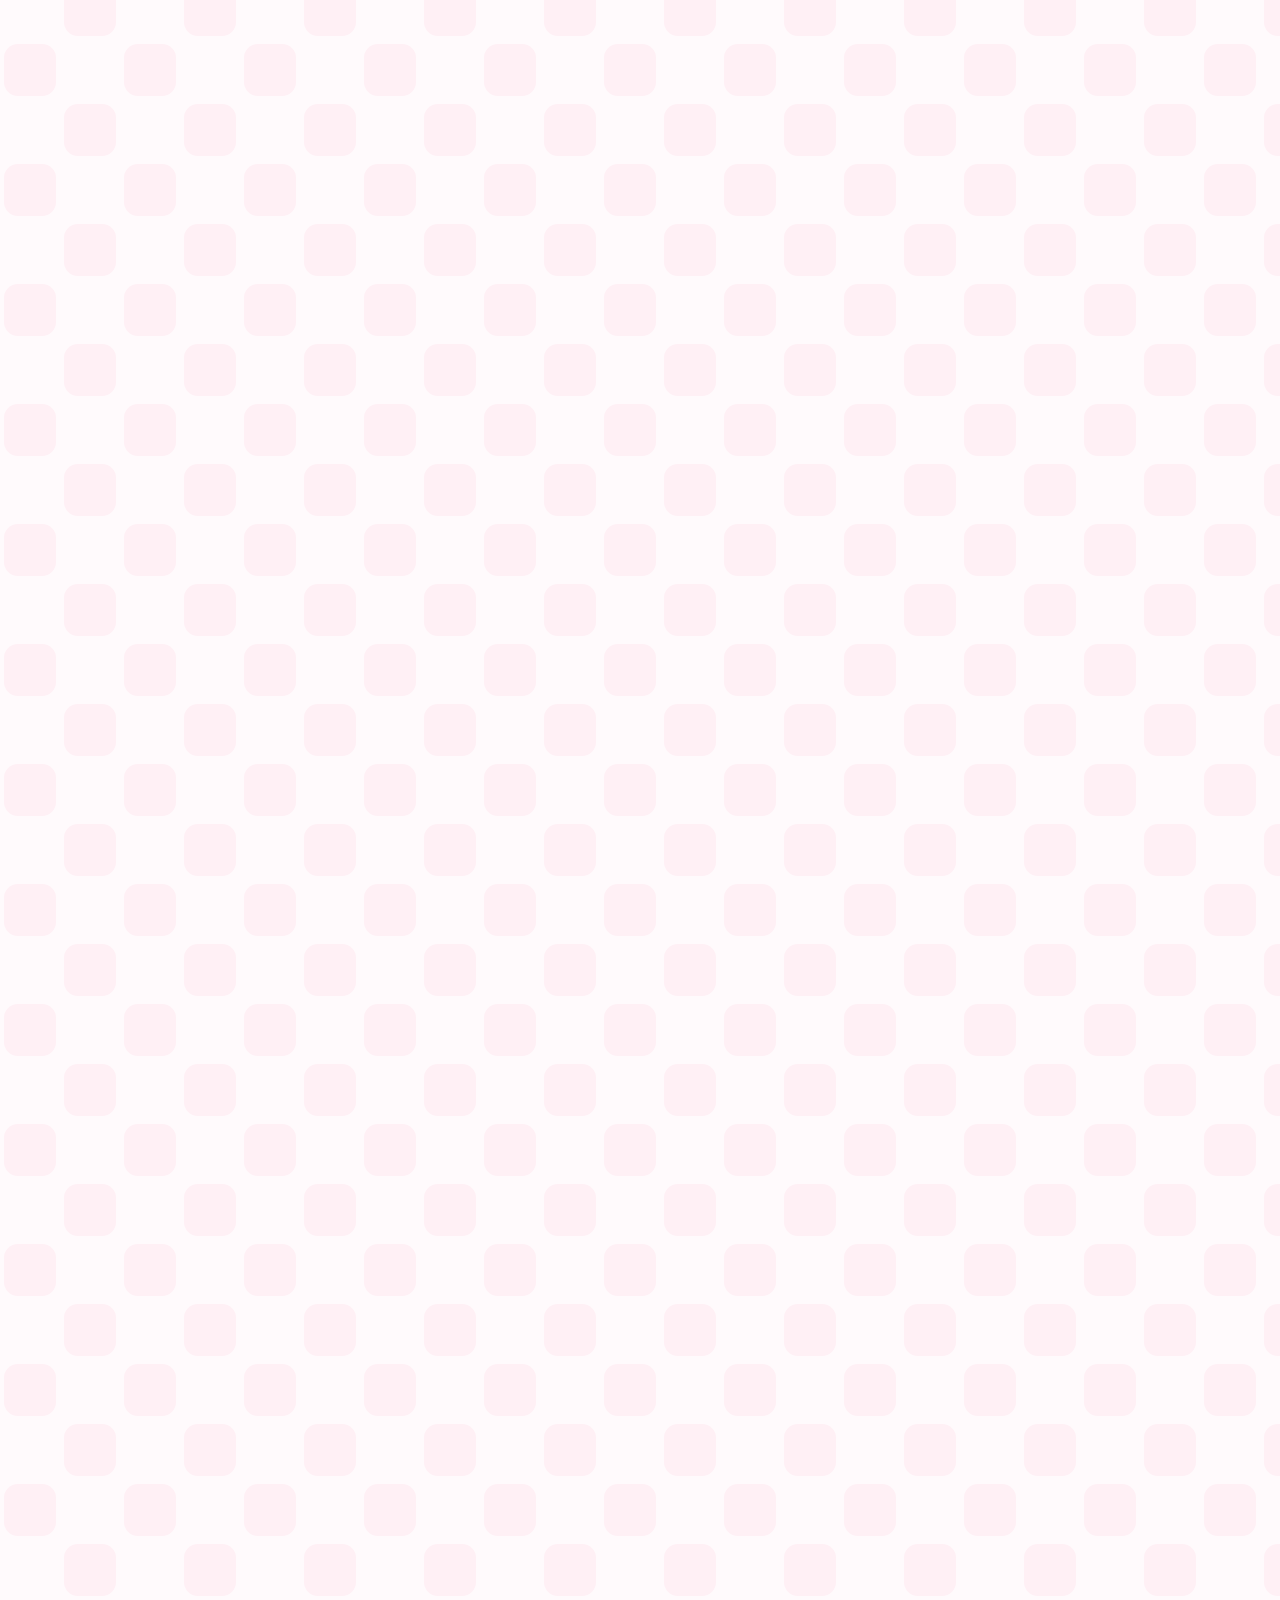
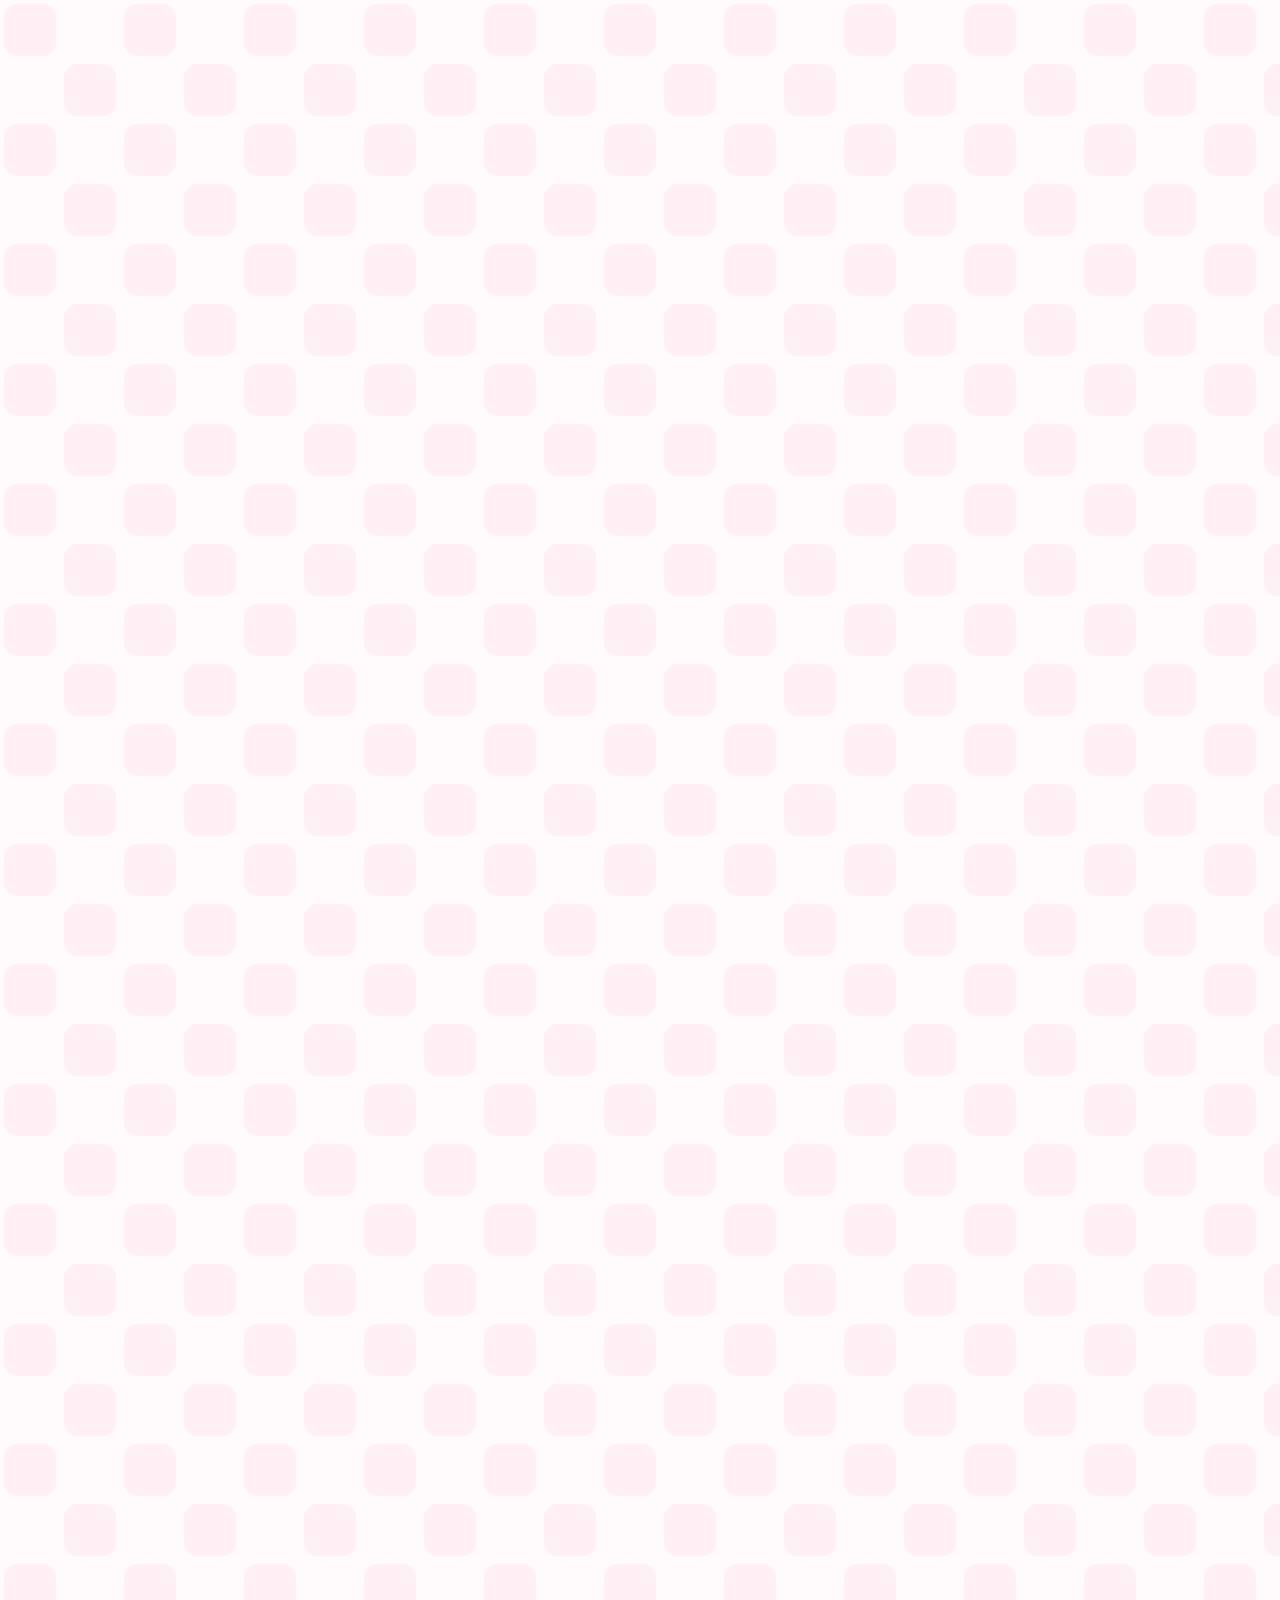
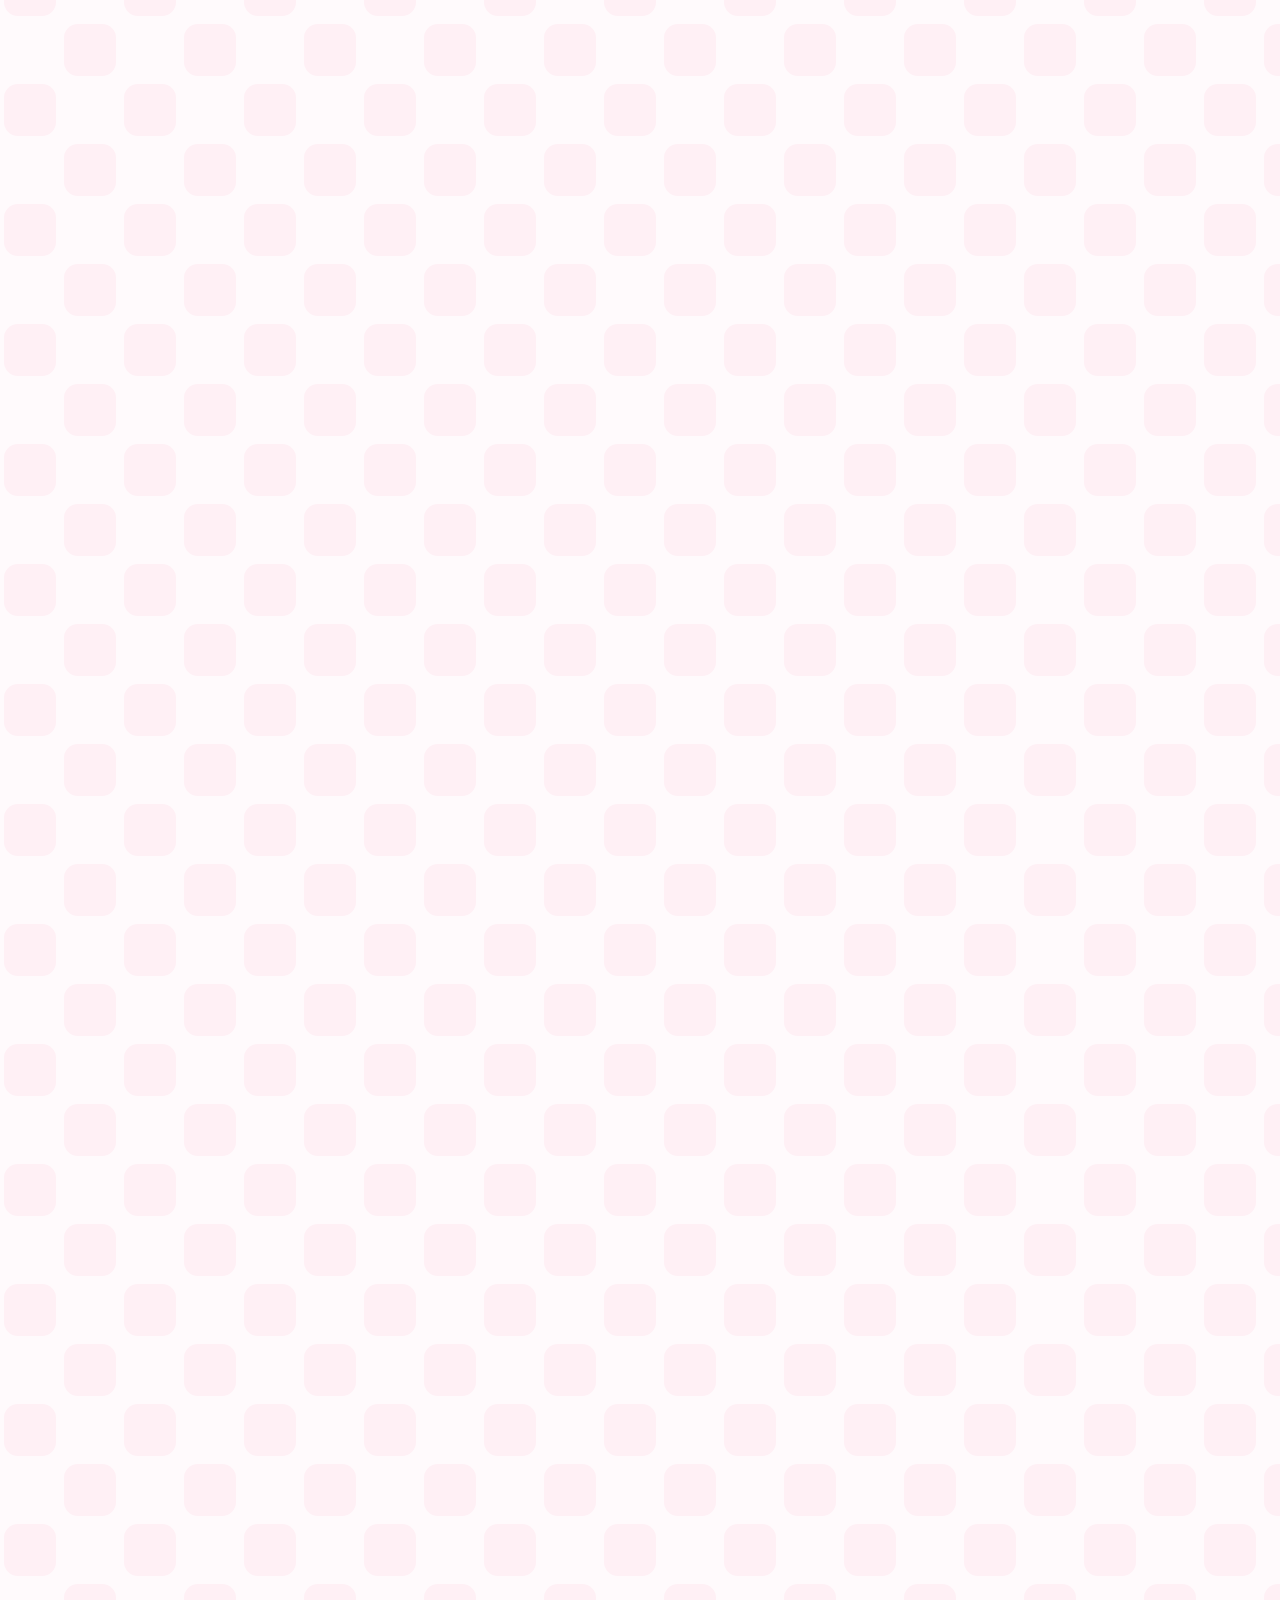
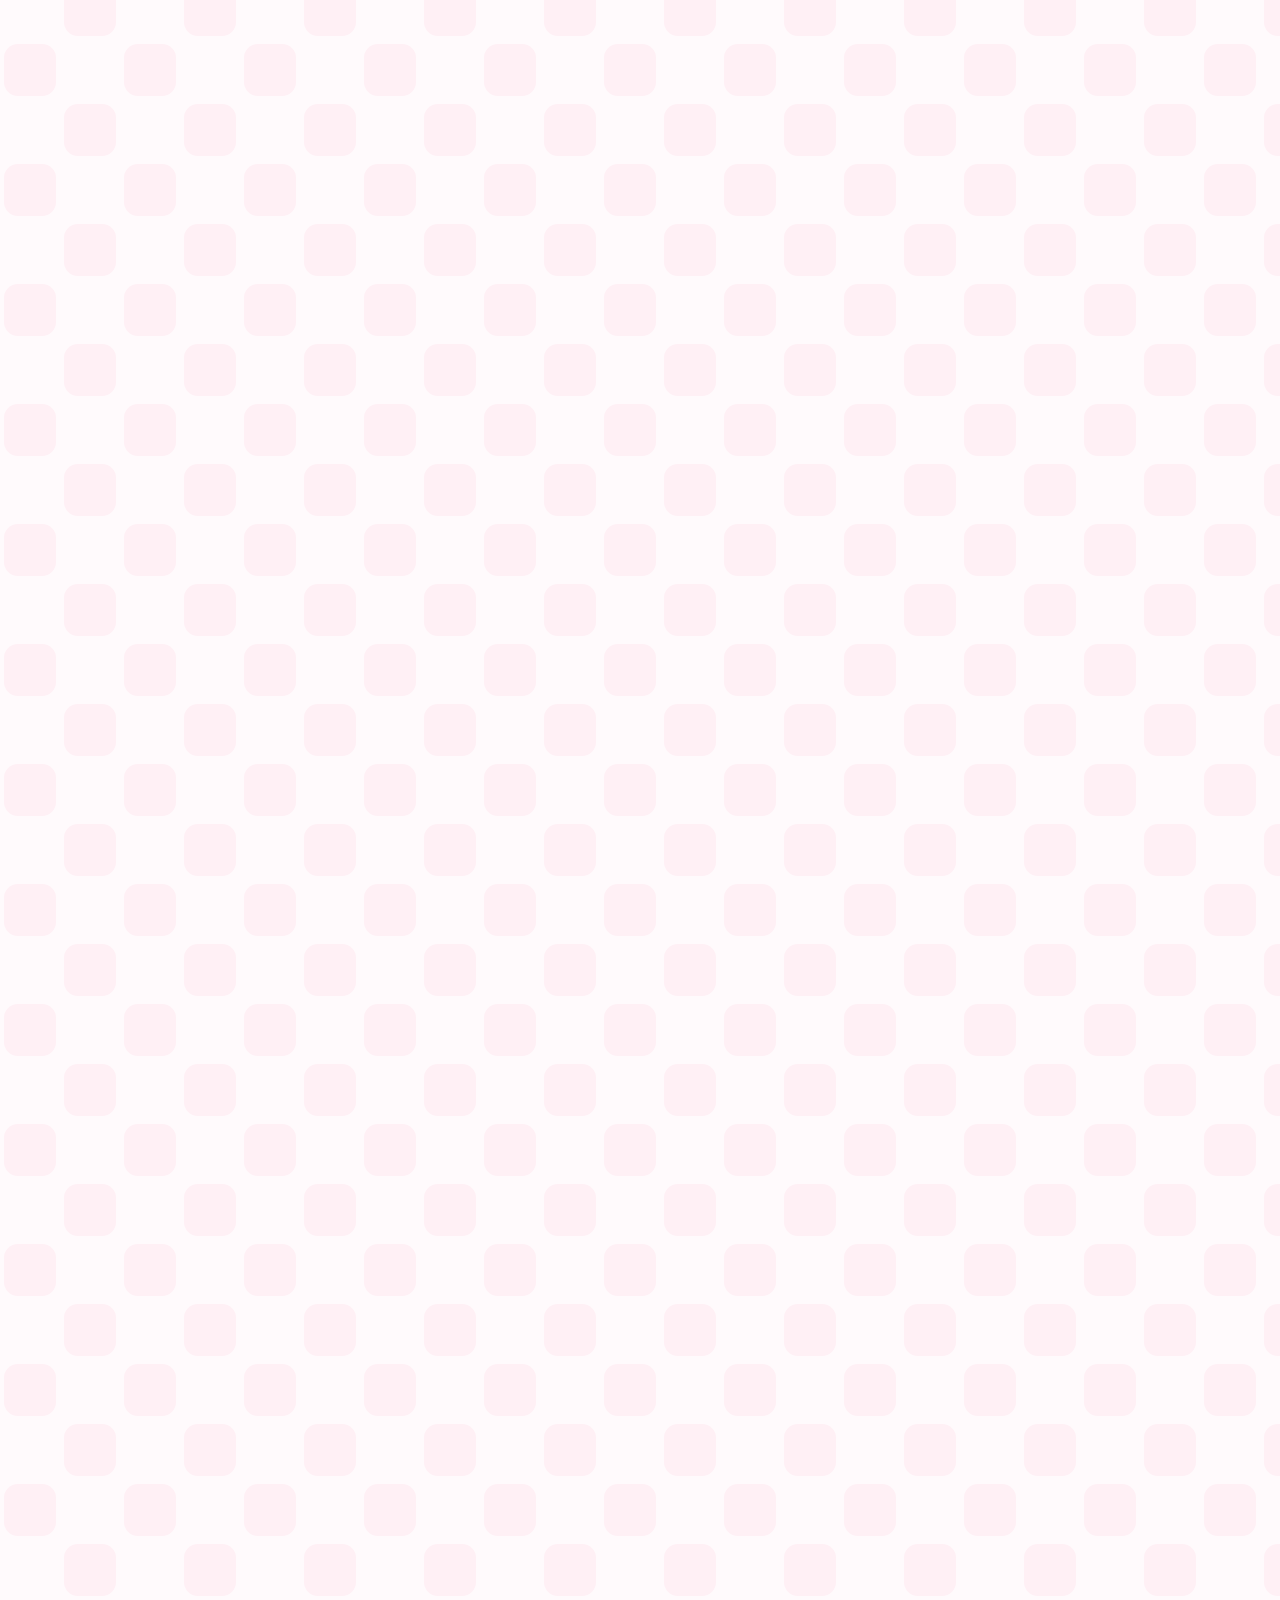
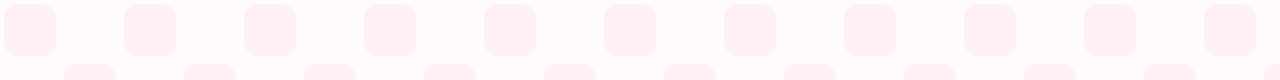
==== commit e5266979: "feat: お知らせを差し替える" ====
--- a/index.html
+++ b/index.html
@@ -32,9 +32,9 @@
         <div class="box infoslider js-slider" aria-label="お知らせスライドショー">
           <div class="slides">
           <!-- 各 .slide に <img src="images/goods01.png" alt="商品名"> を入れてください -->
-          <div class="infoslide"><a href=https://www.youtube.com/live/NMtlZ3vzawU?si=XEMhHlaF9U02rEJE><img src="images/tamacramov2.jpg" alt="サーバー利用料①"></a></div>
-          <!-- <div class="infoslide"><a href=#><img src="images/goods/サーバー利用料①.png" alt="サーバー利用料①"></a></div>
-          <div class="infoslide"><a href=#><img src="images/goods/サーバー利用料①.png" alt="サーバー利用料①"></a></div> -->
+          <div class="infoslide"><a href=#><img src="images/info/コラボ配信宣伝画像.png" alt="コラボ配信宣伝画像"></a></div>
+          <div class="infoslide"><a href=#><img src="images/info/販売スケジュール.png" alt="販売スケジュール"></a></div>
+          <div class="infoslide"><a href=#><img src="images/info/握手会メンバー宣伝画像.png" alt="握手会メンバー宣伝画像"></a></div>
         </div>
         <button class="arrow prev" aria-label="前へ">&lt;</button>
         <button class="arrow next" aria-label="次へ">&gt;</button>
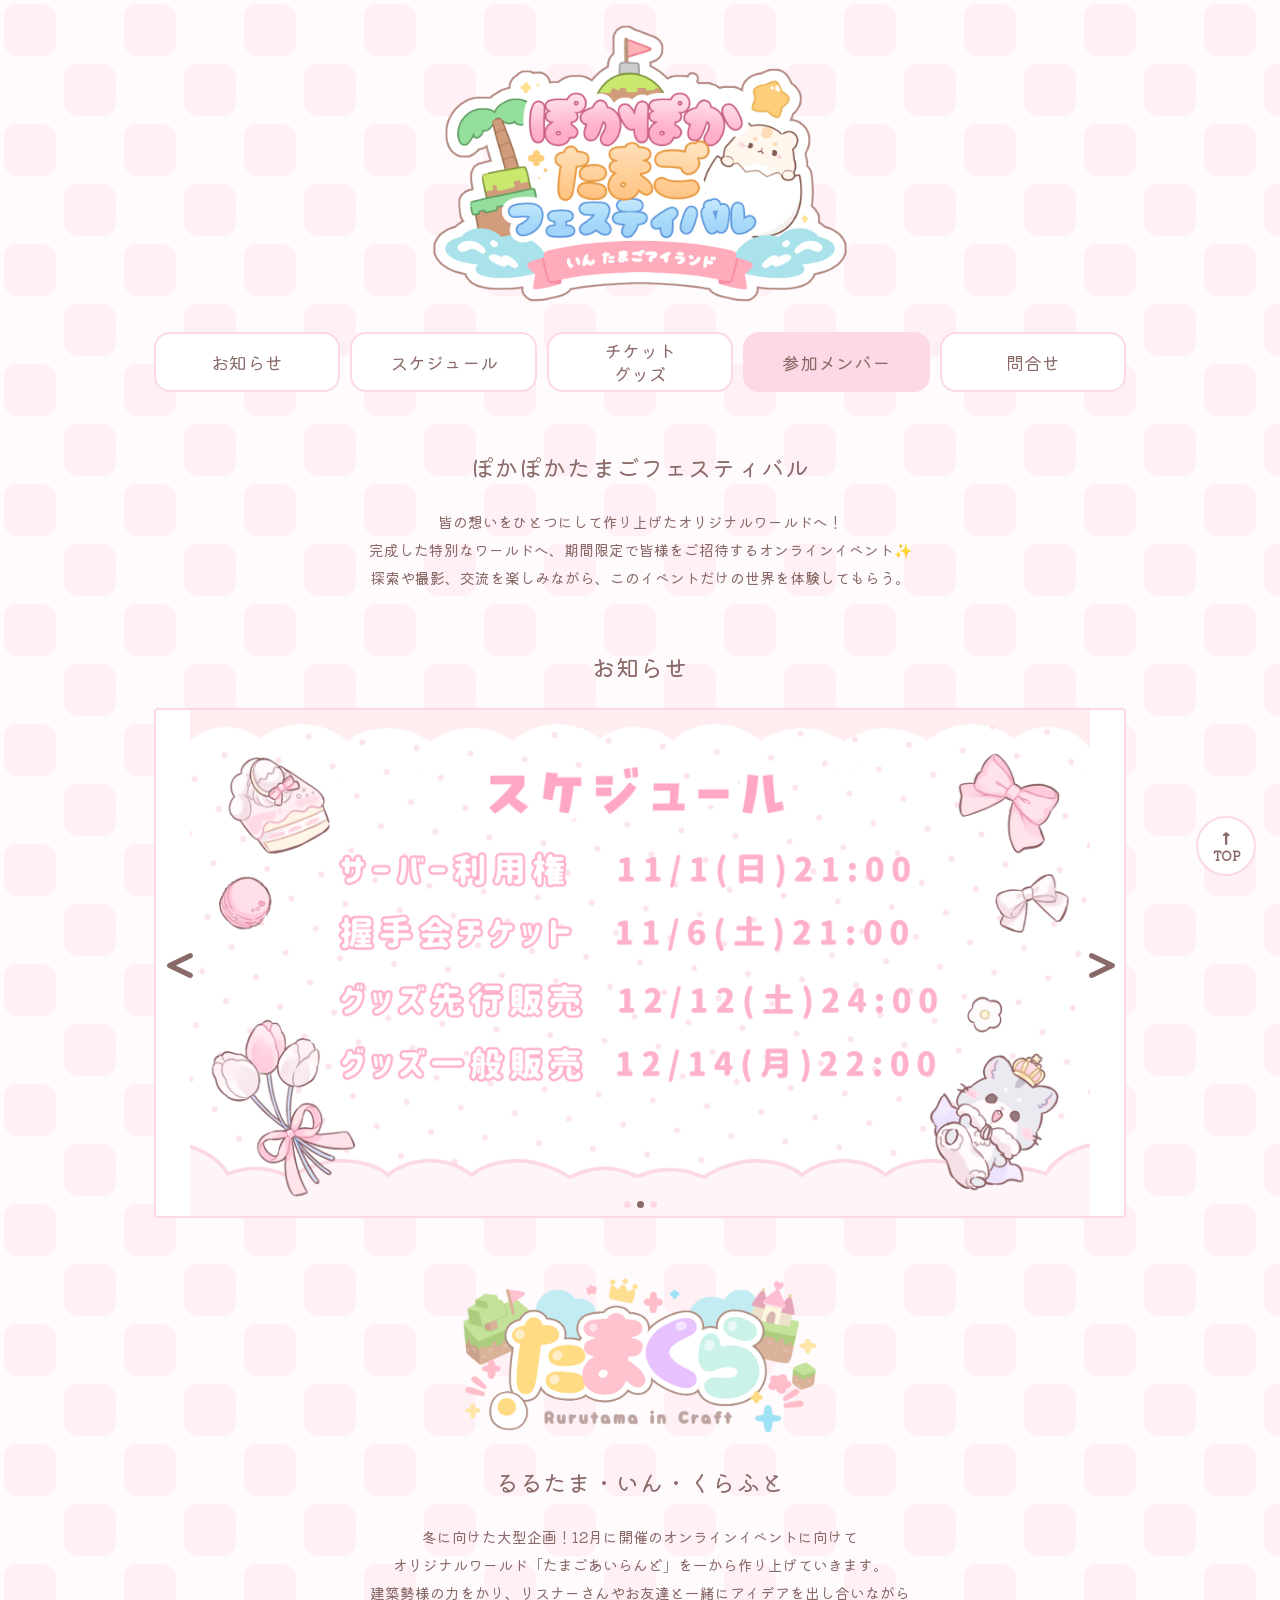
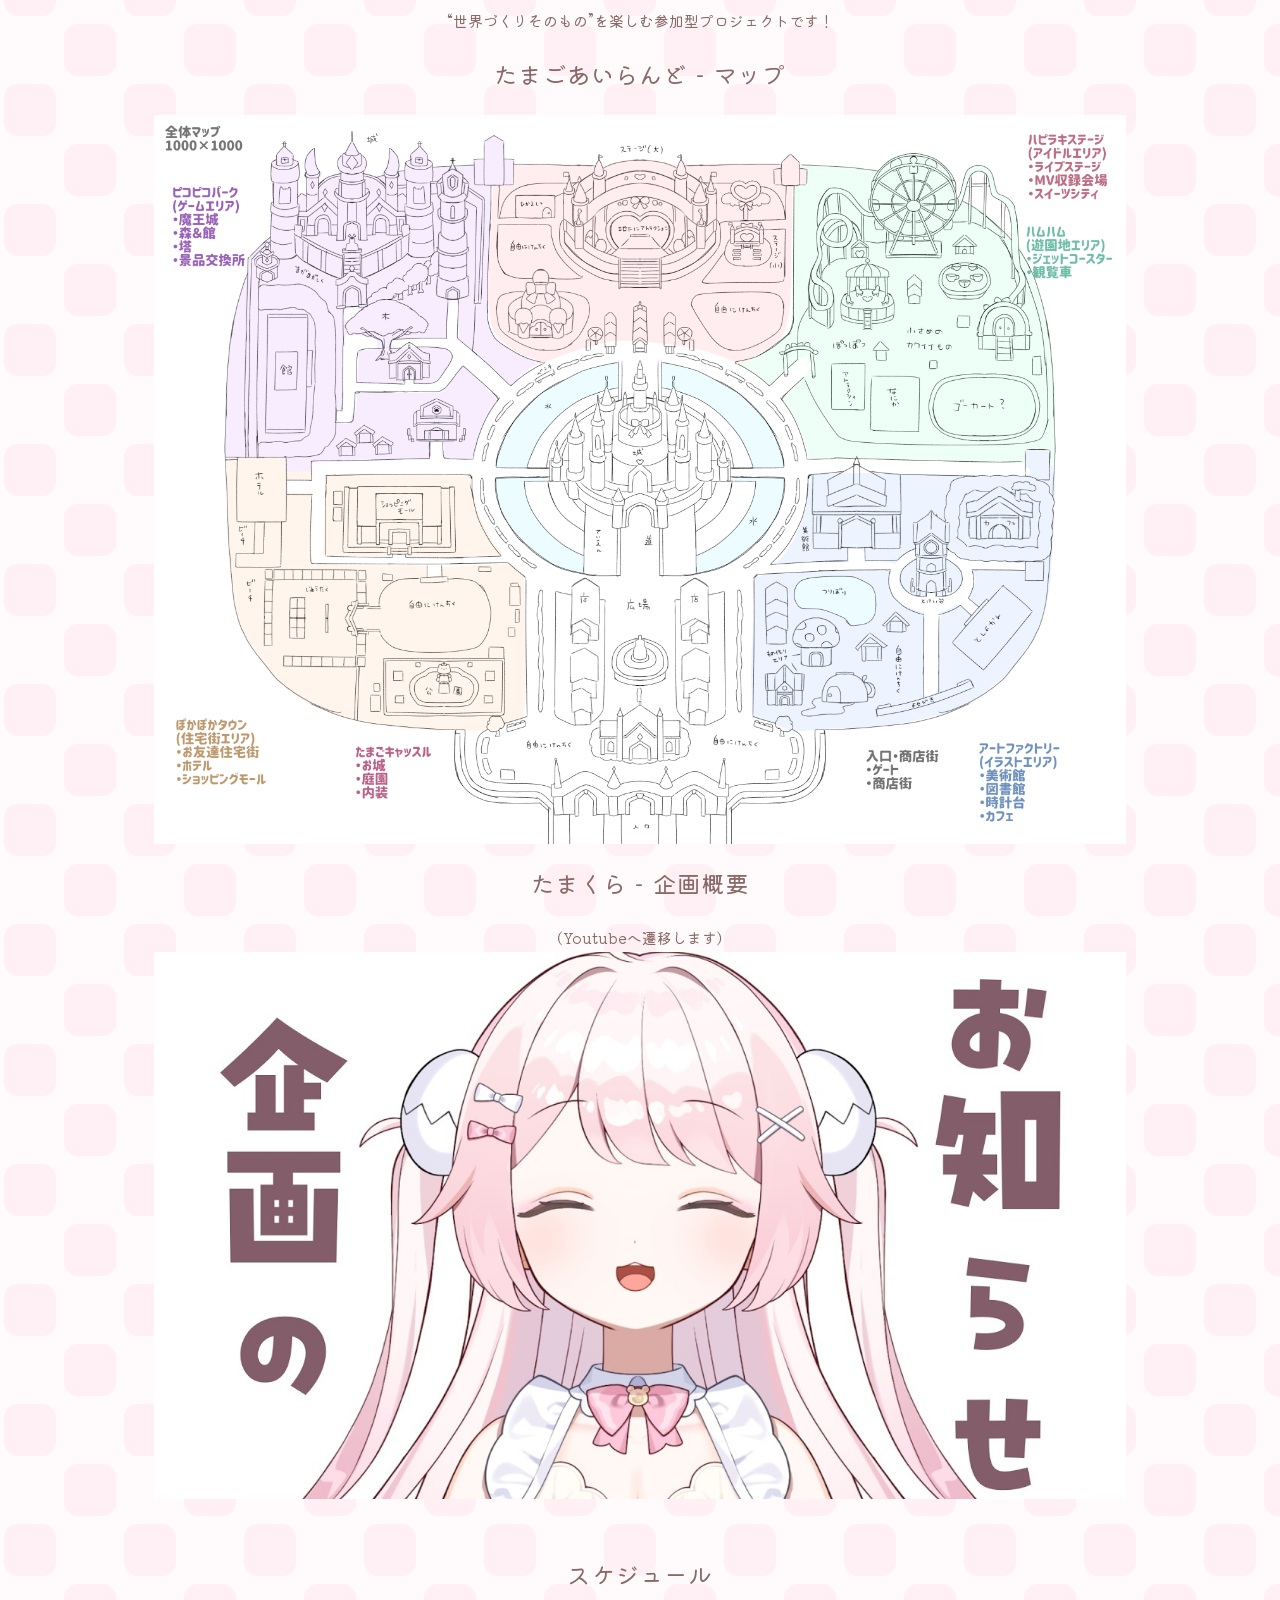
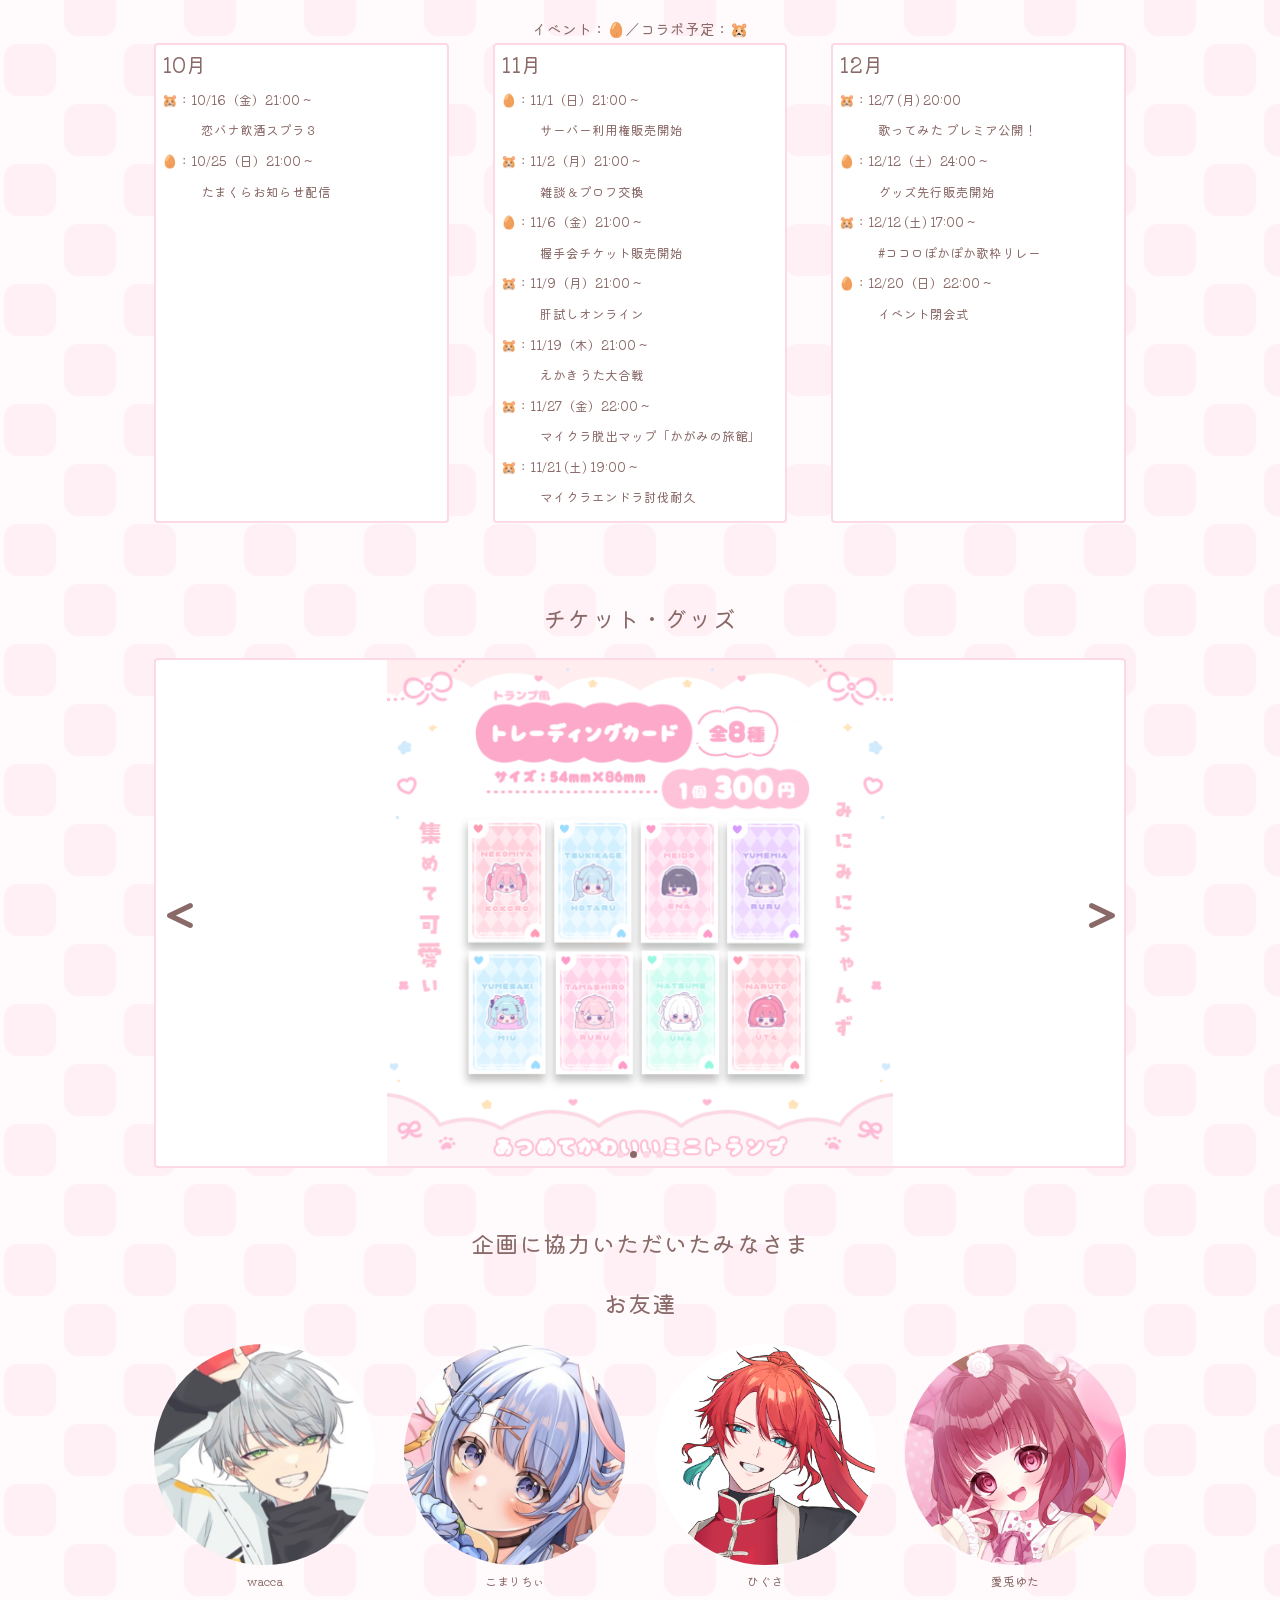
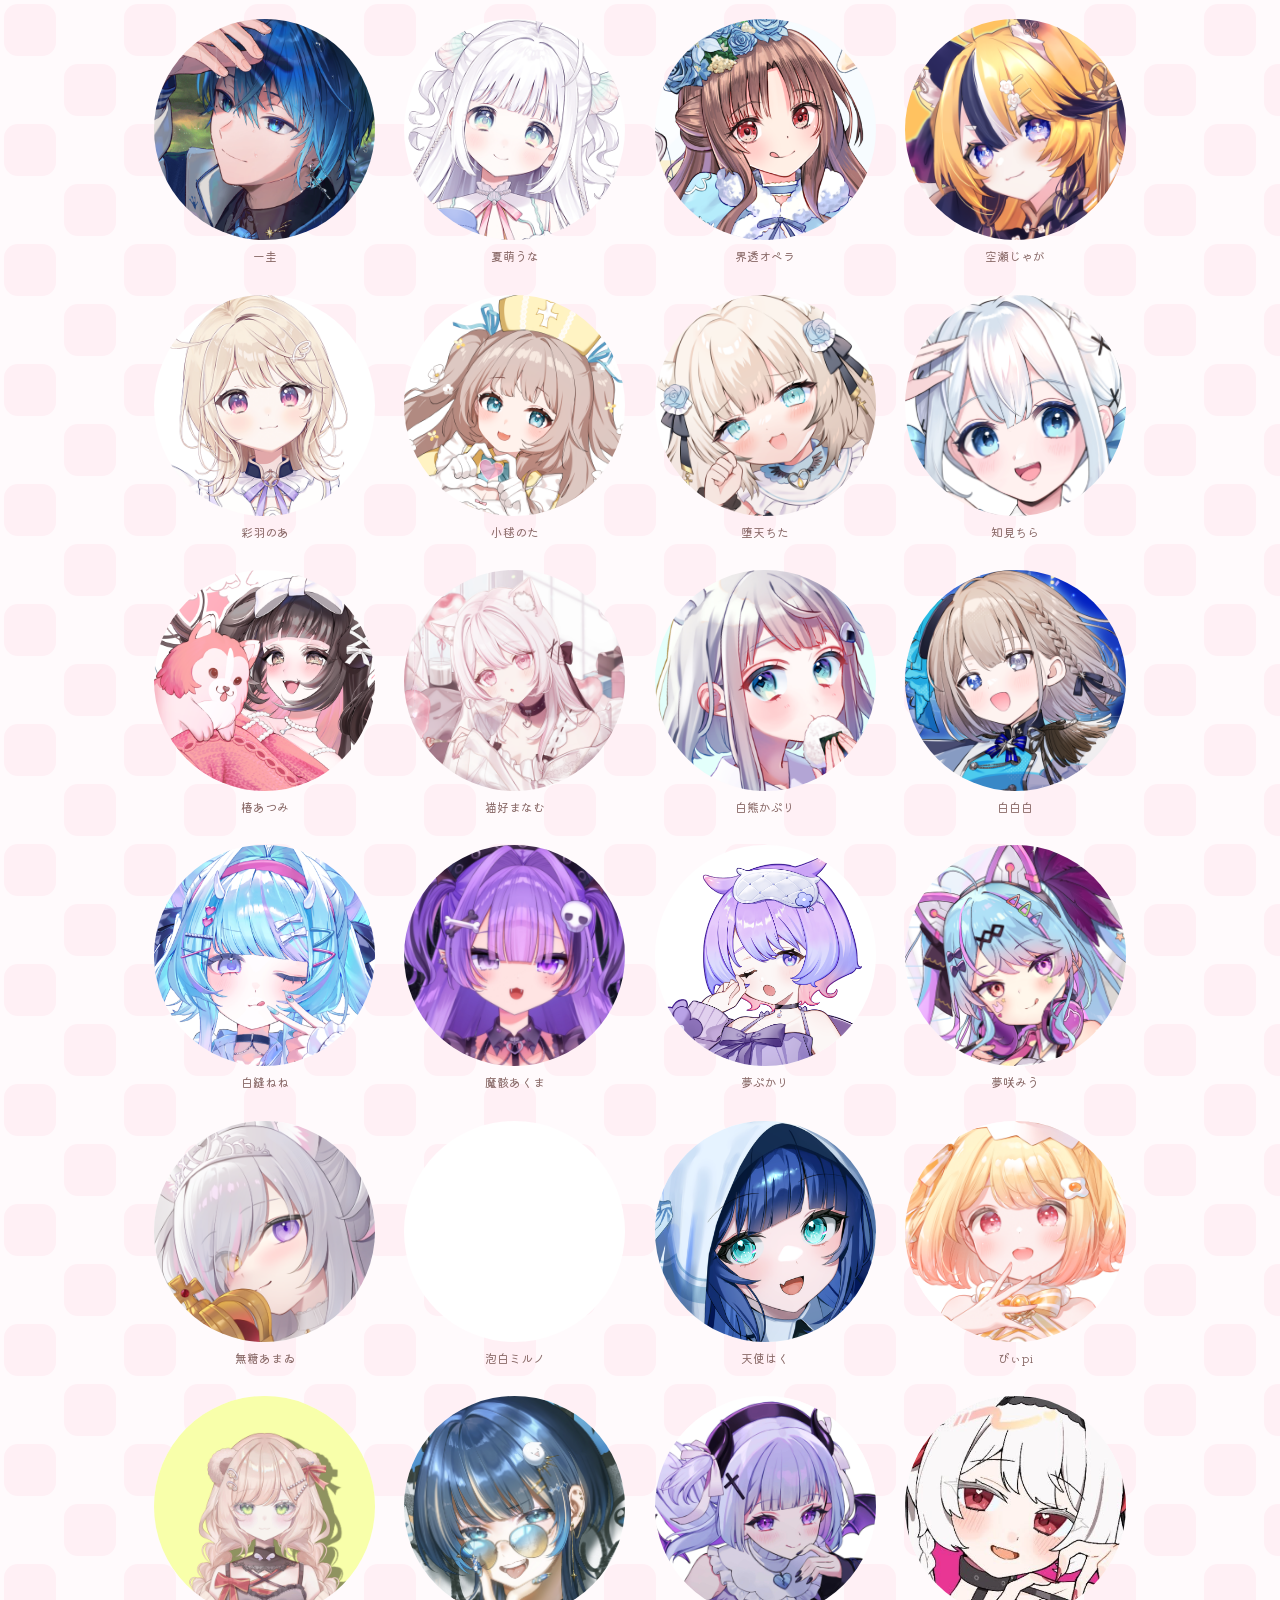
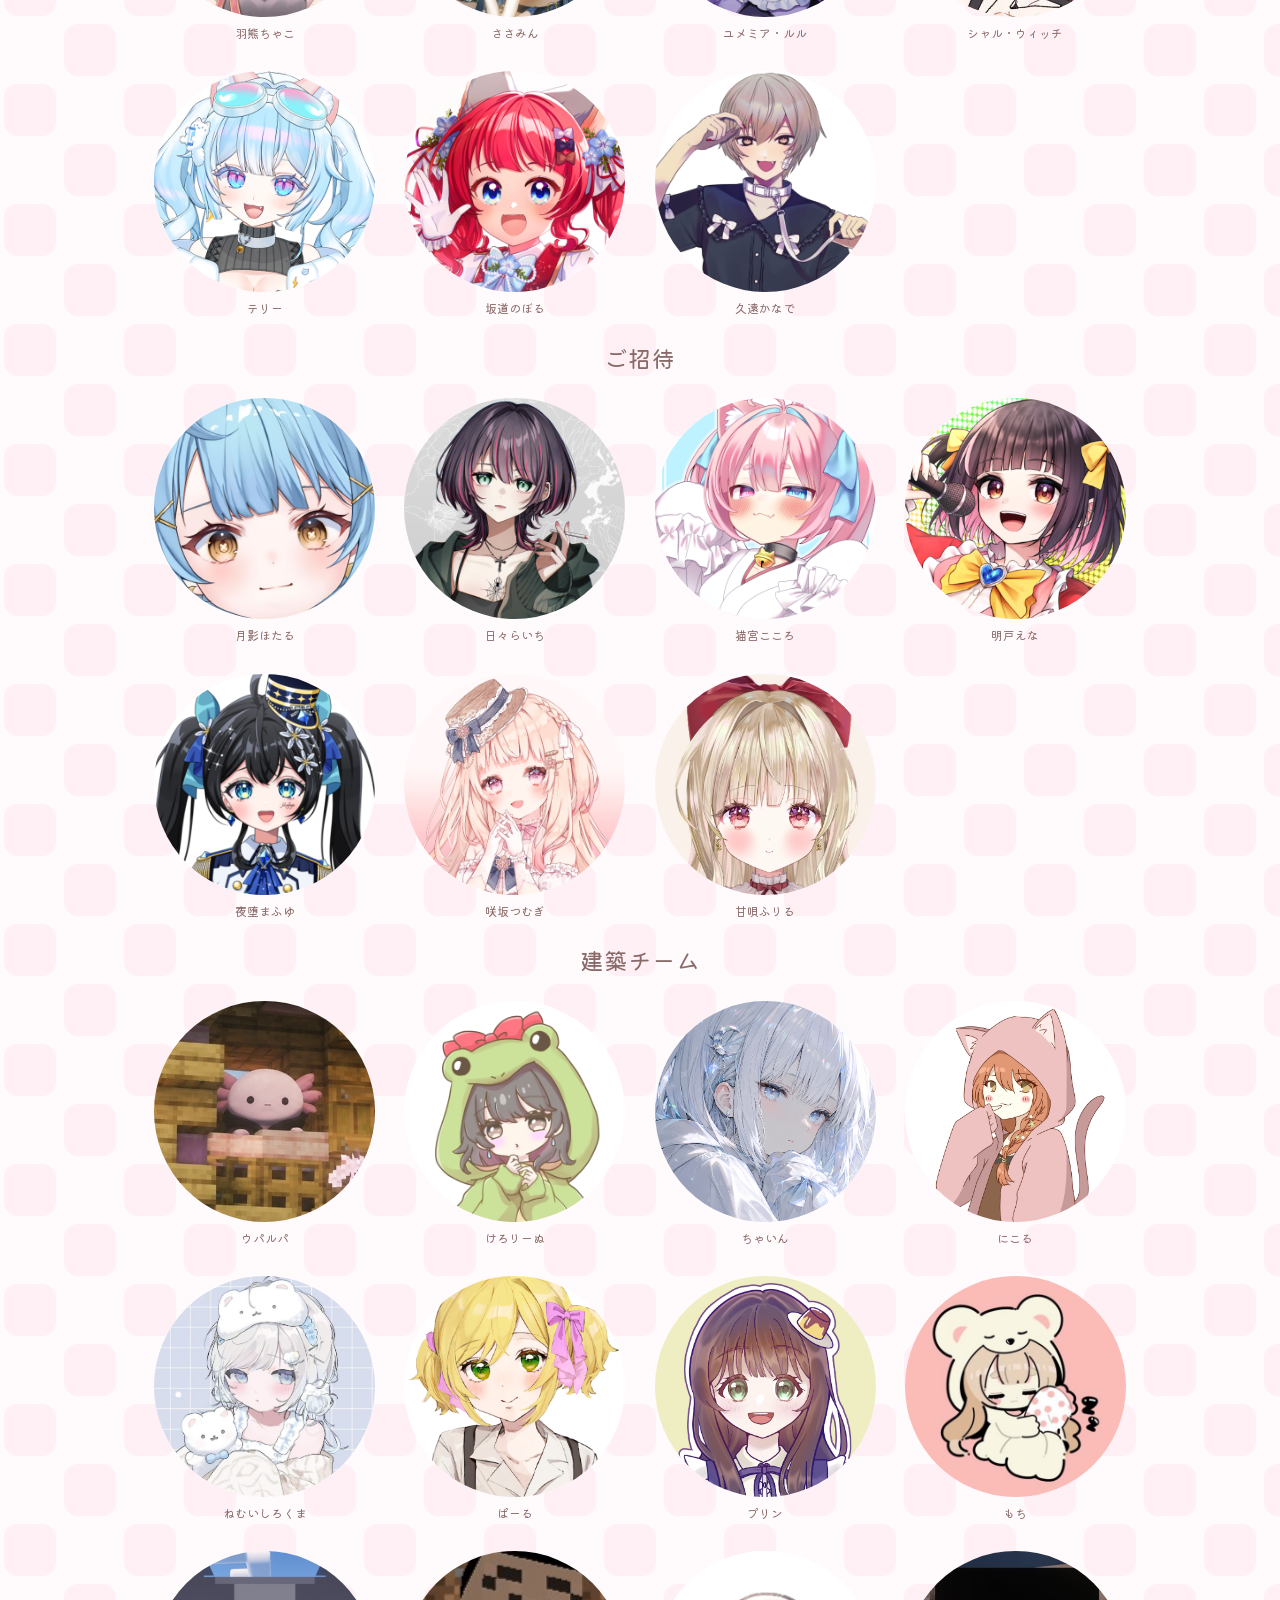
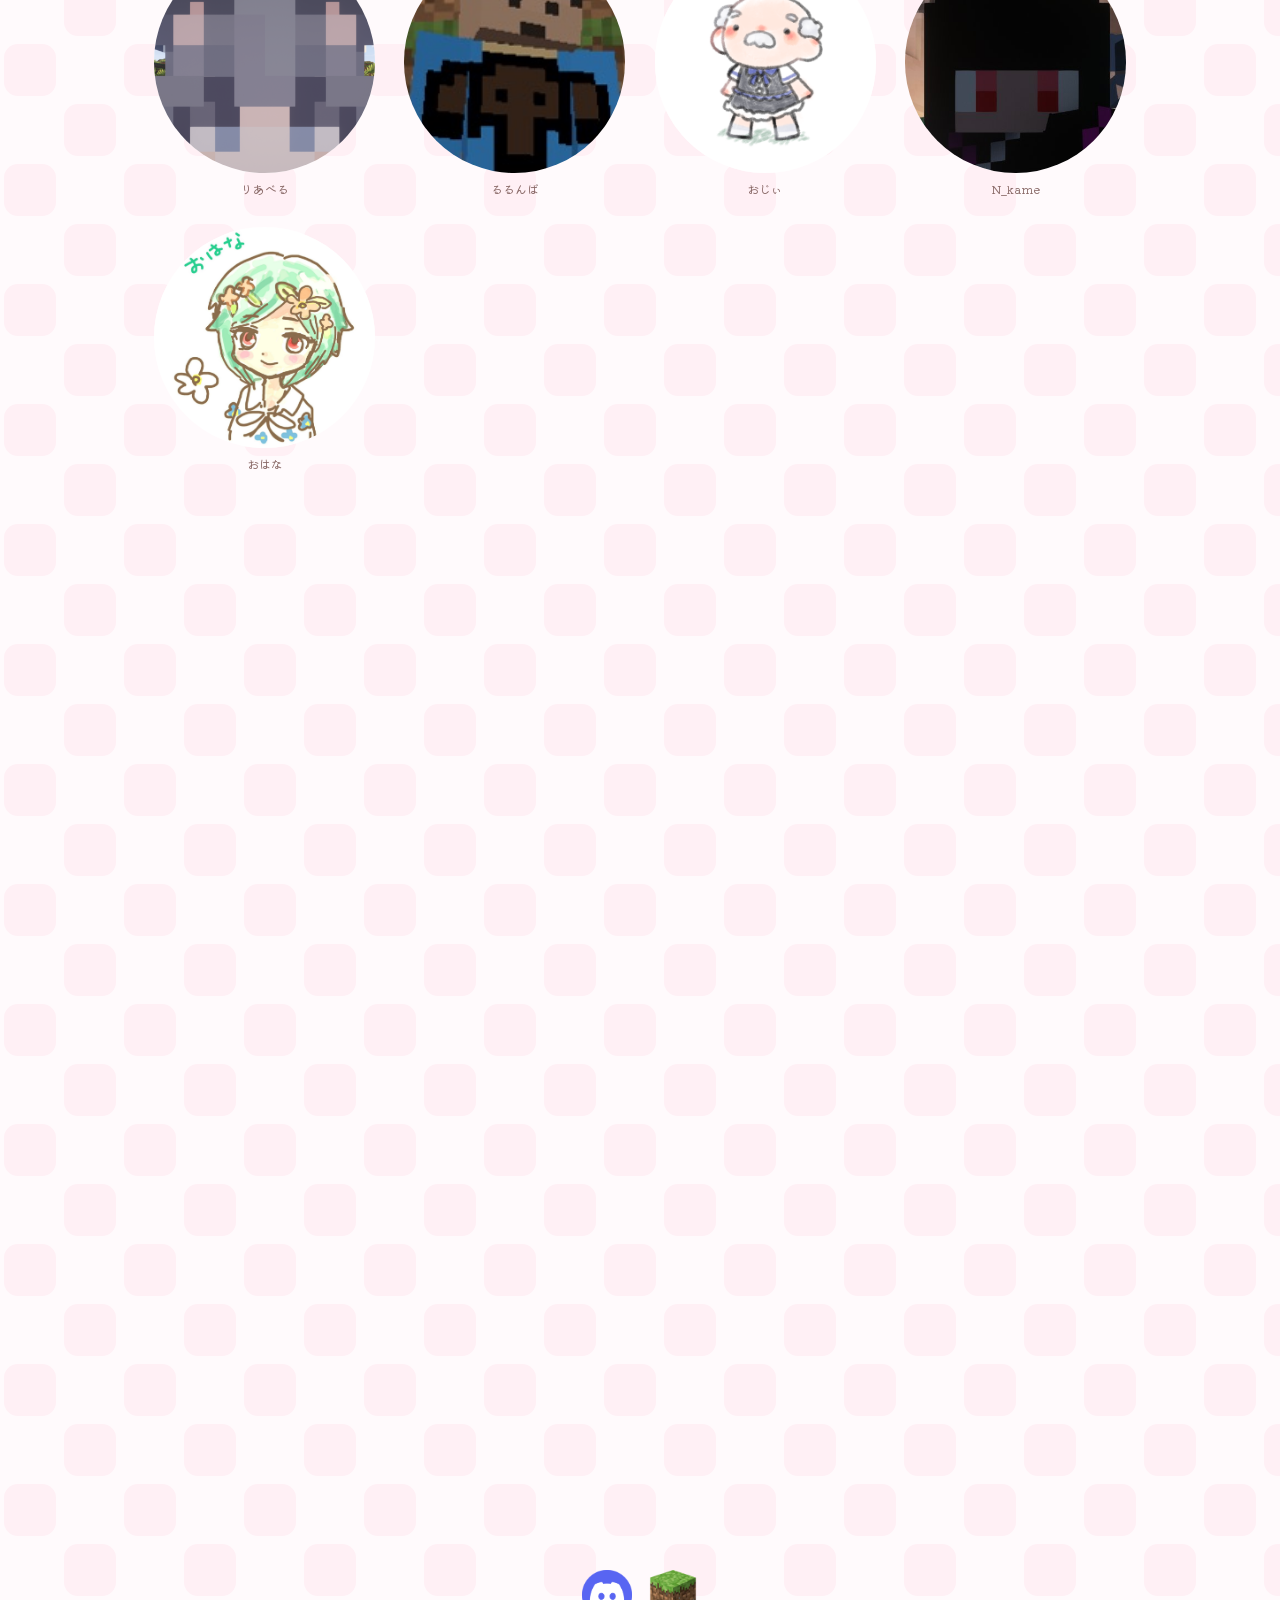
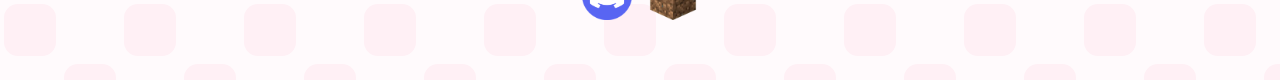
==== commit 0f6341a1: "fix: 閉じタグわすれ" ====
--- a/index.html
+++ b/index.html
@@ -65,6 +65,7 @@
       <a href="https://www.youtube.com/live/M-zu5wydE7w?si=YSMEFsJd7YN7ytyE">
         <img src="images/tamacramov.jpg" alt="企画のお知らせ" class="movie" width="100%">
       </a>
+    </section>
     <section id="schedule" class="reveal">
       <h2 class="title">スケジュール</h2>
       <p class="lead">イベント：🥚／コラボ予定：🐹</p>
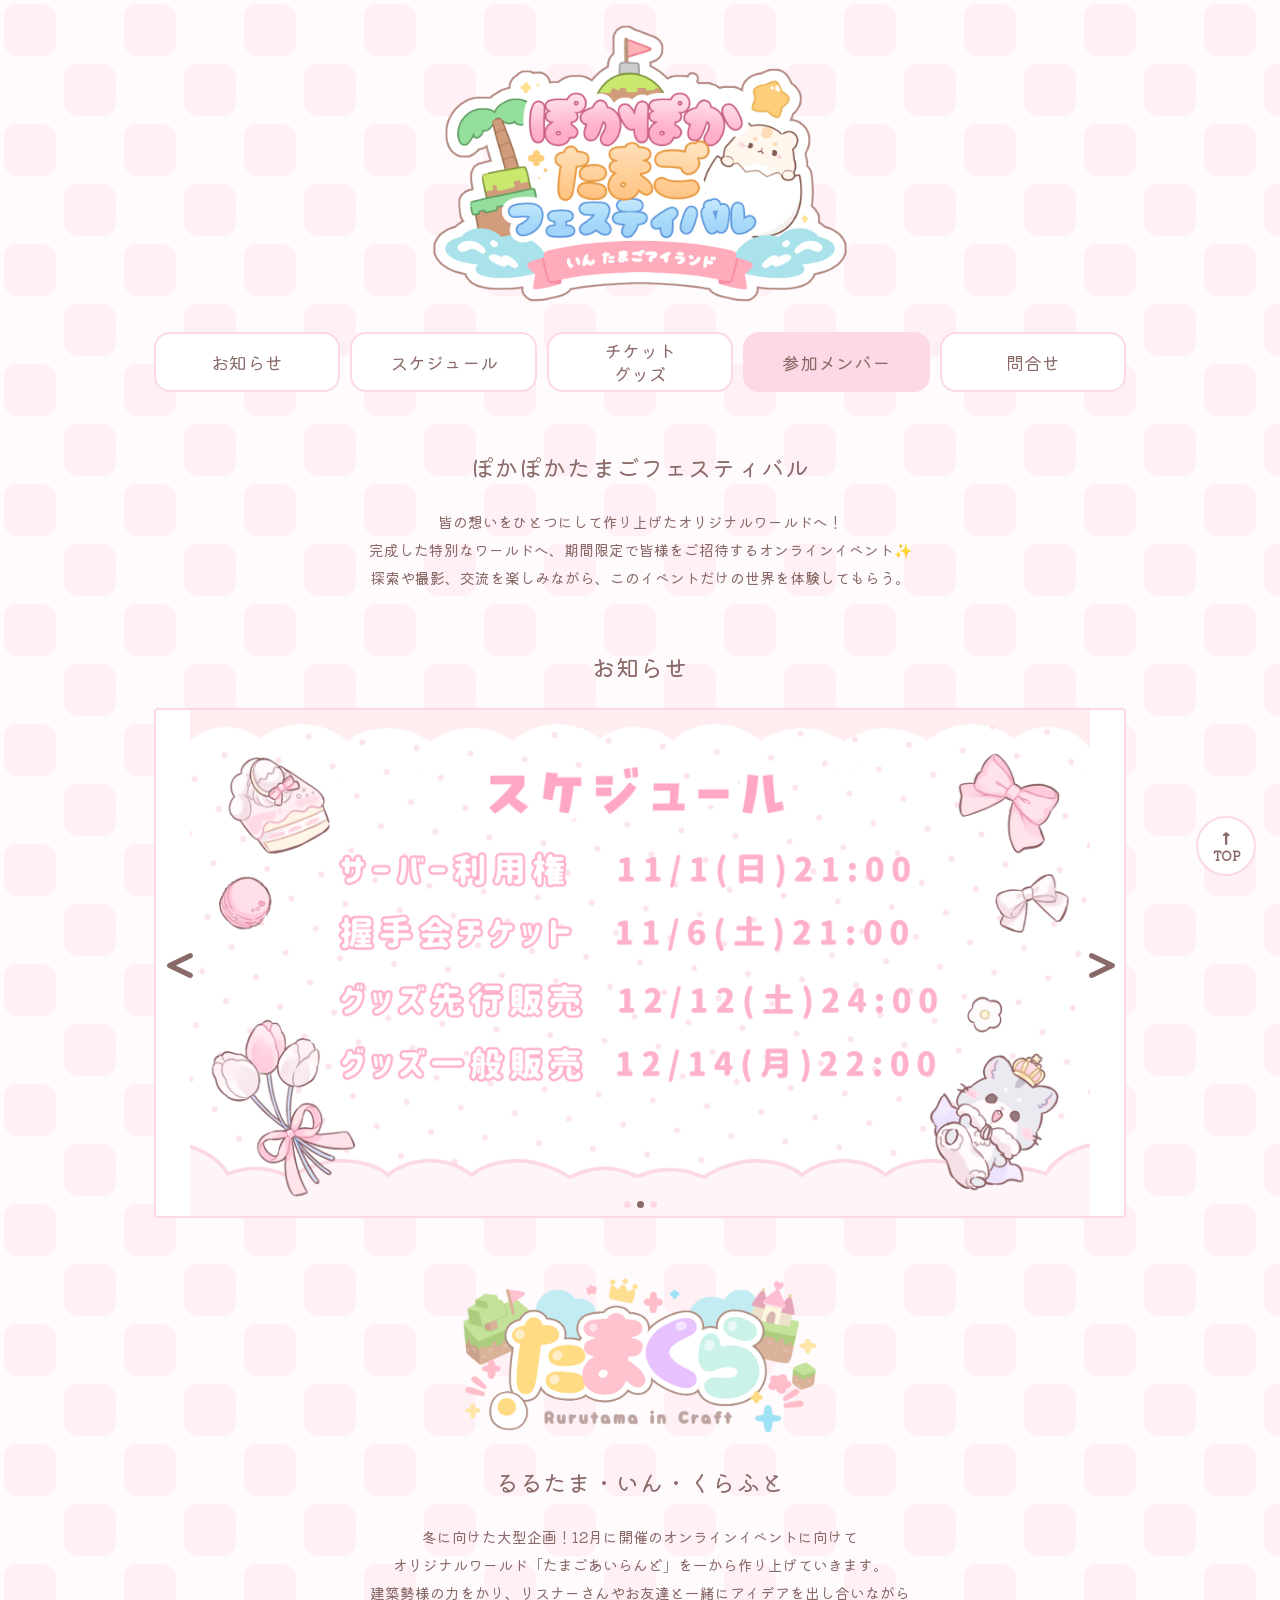
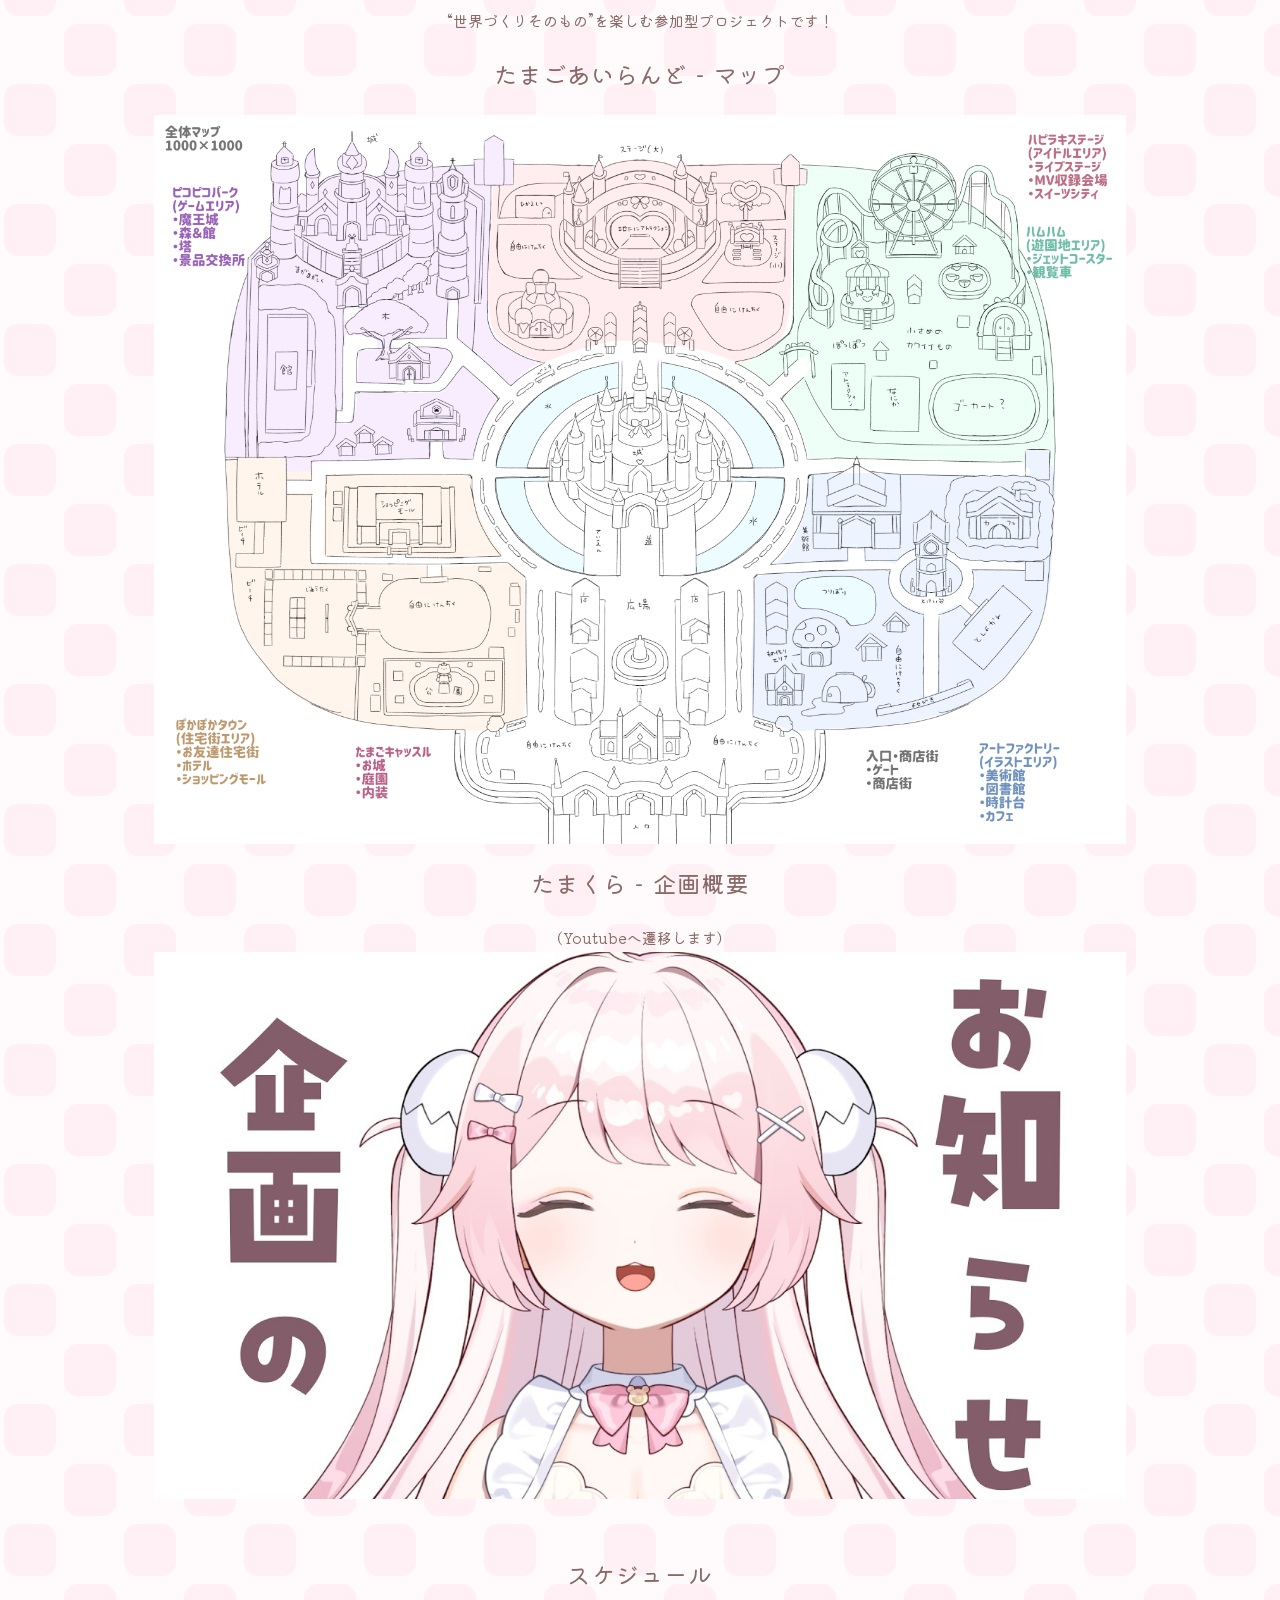
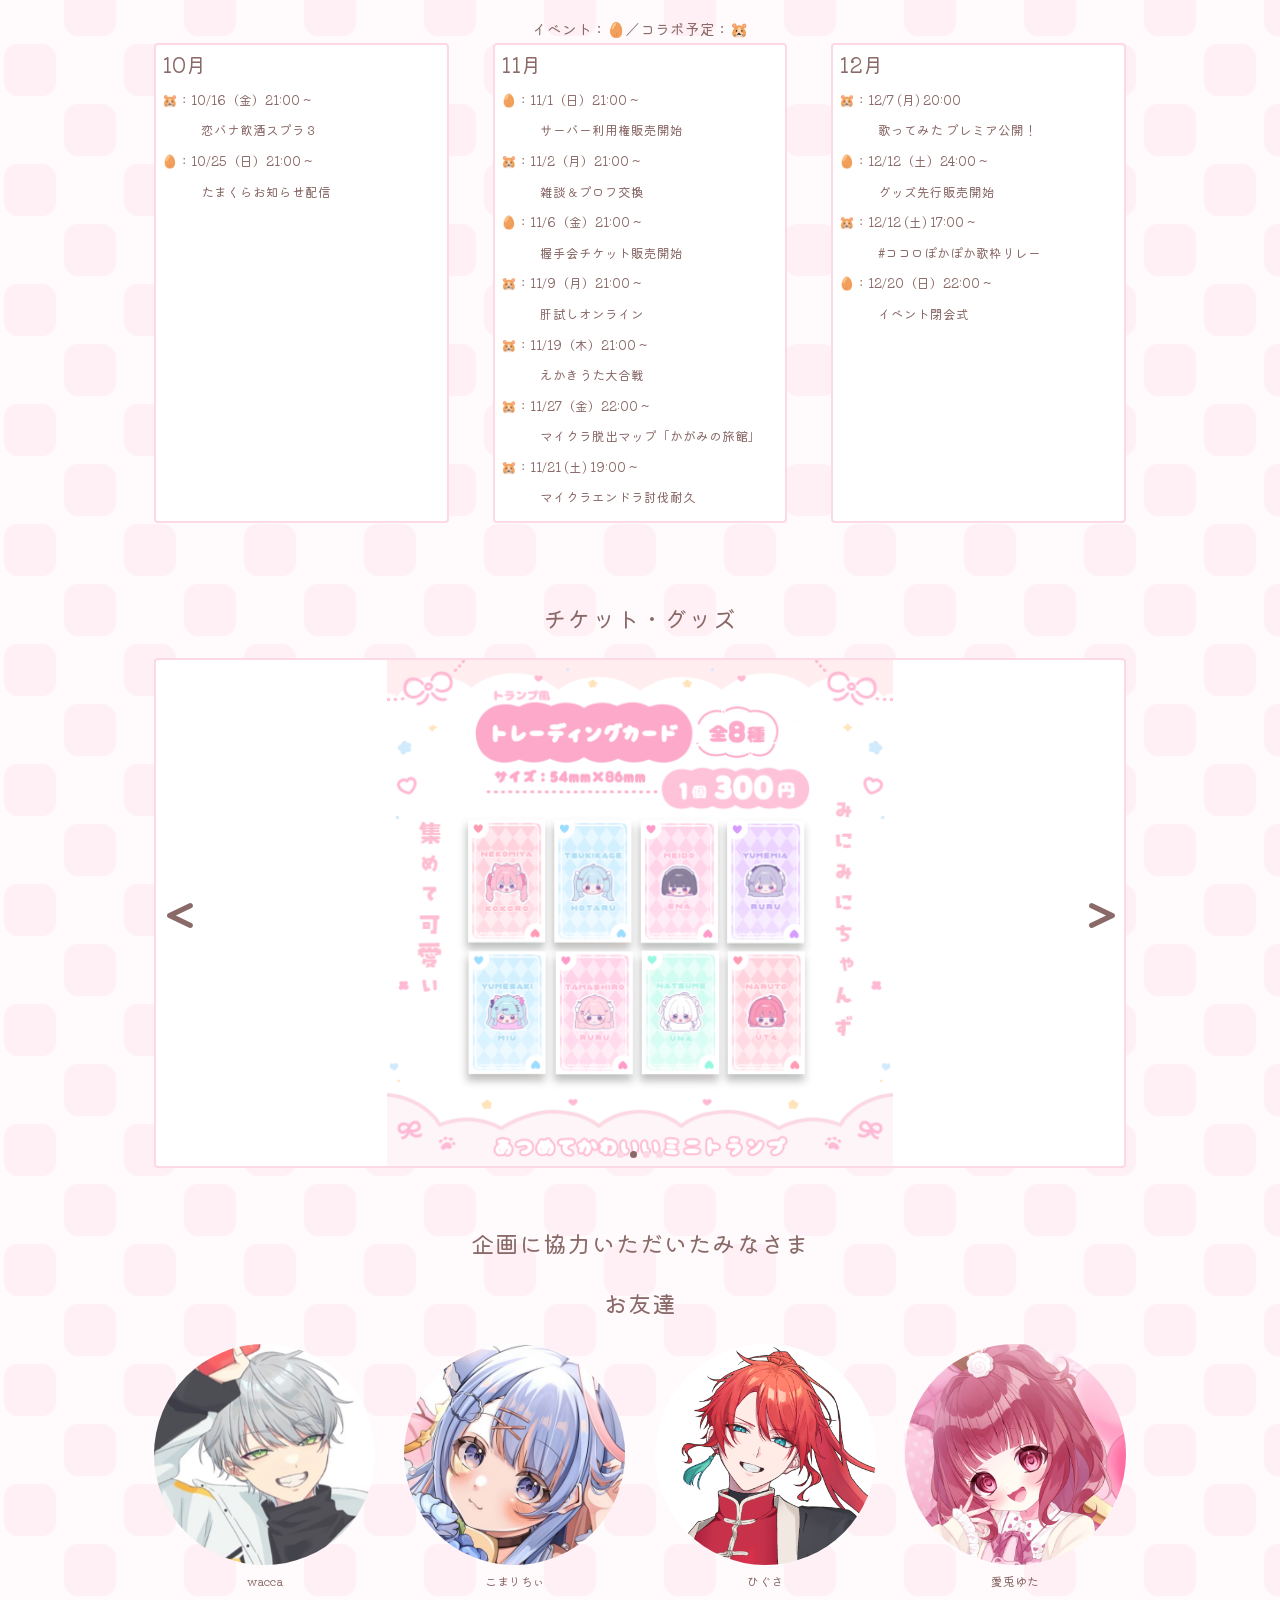
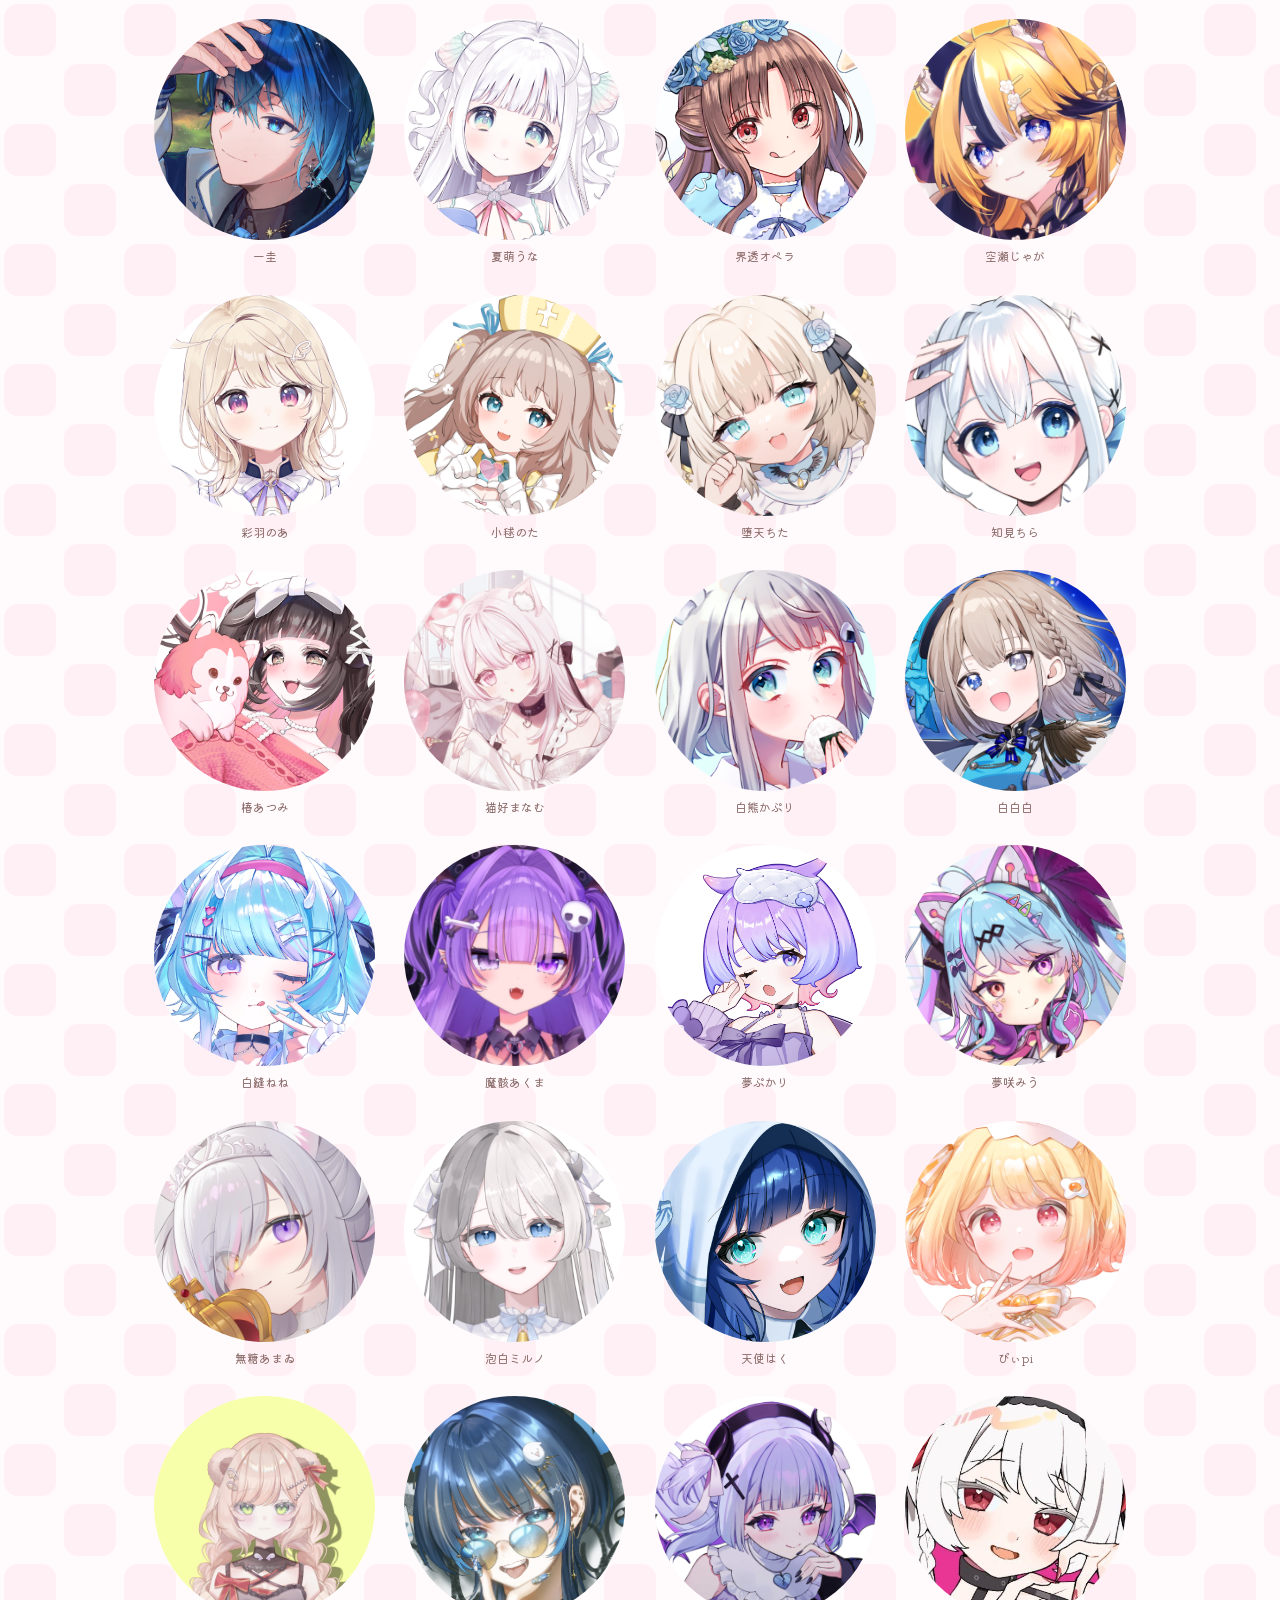
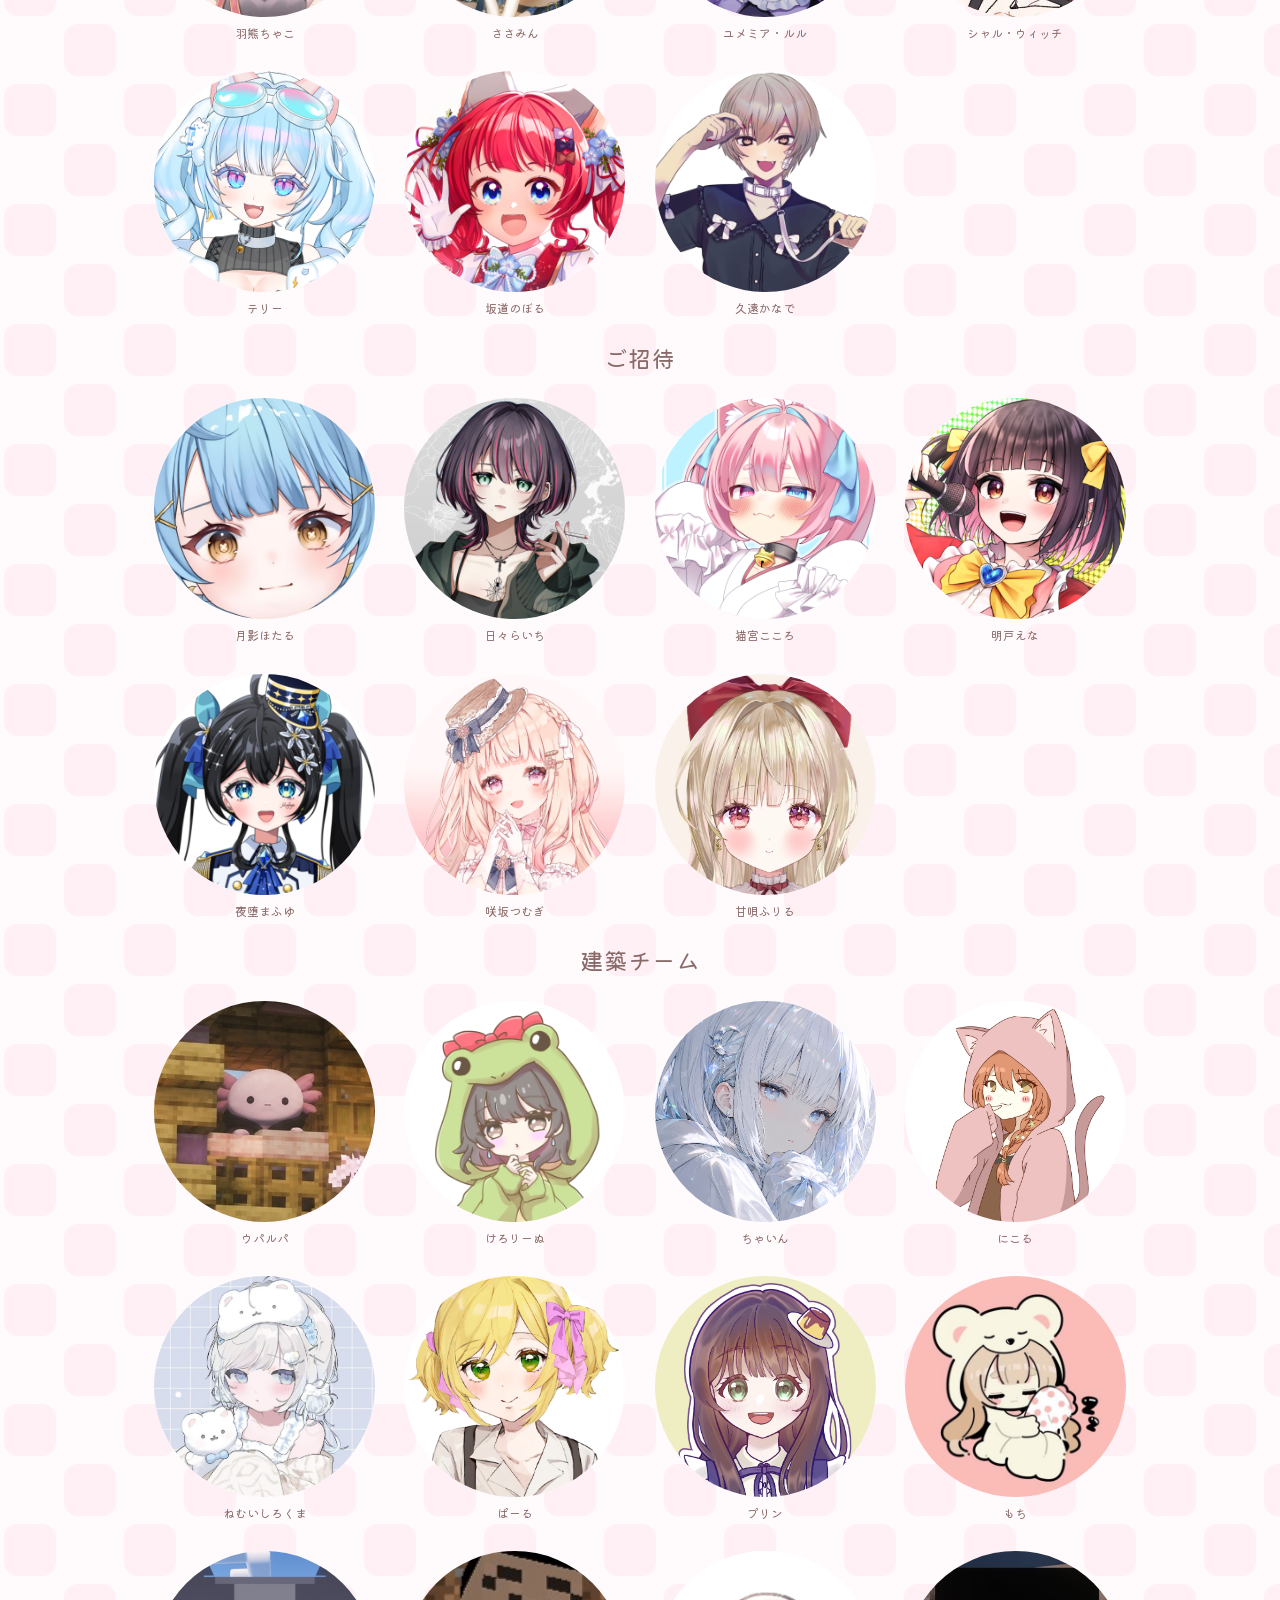
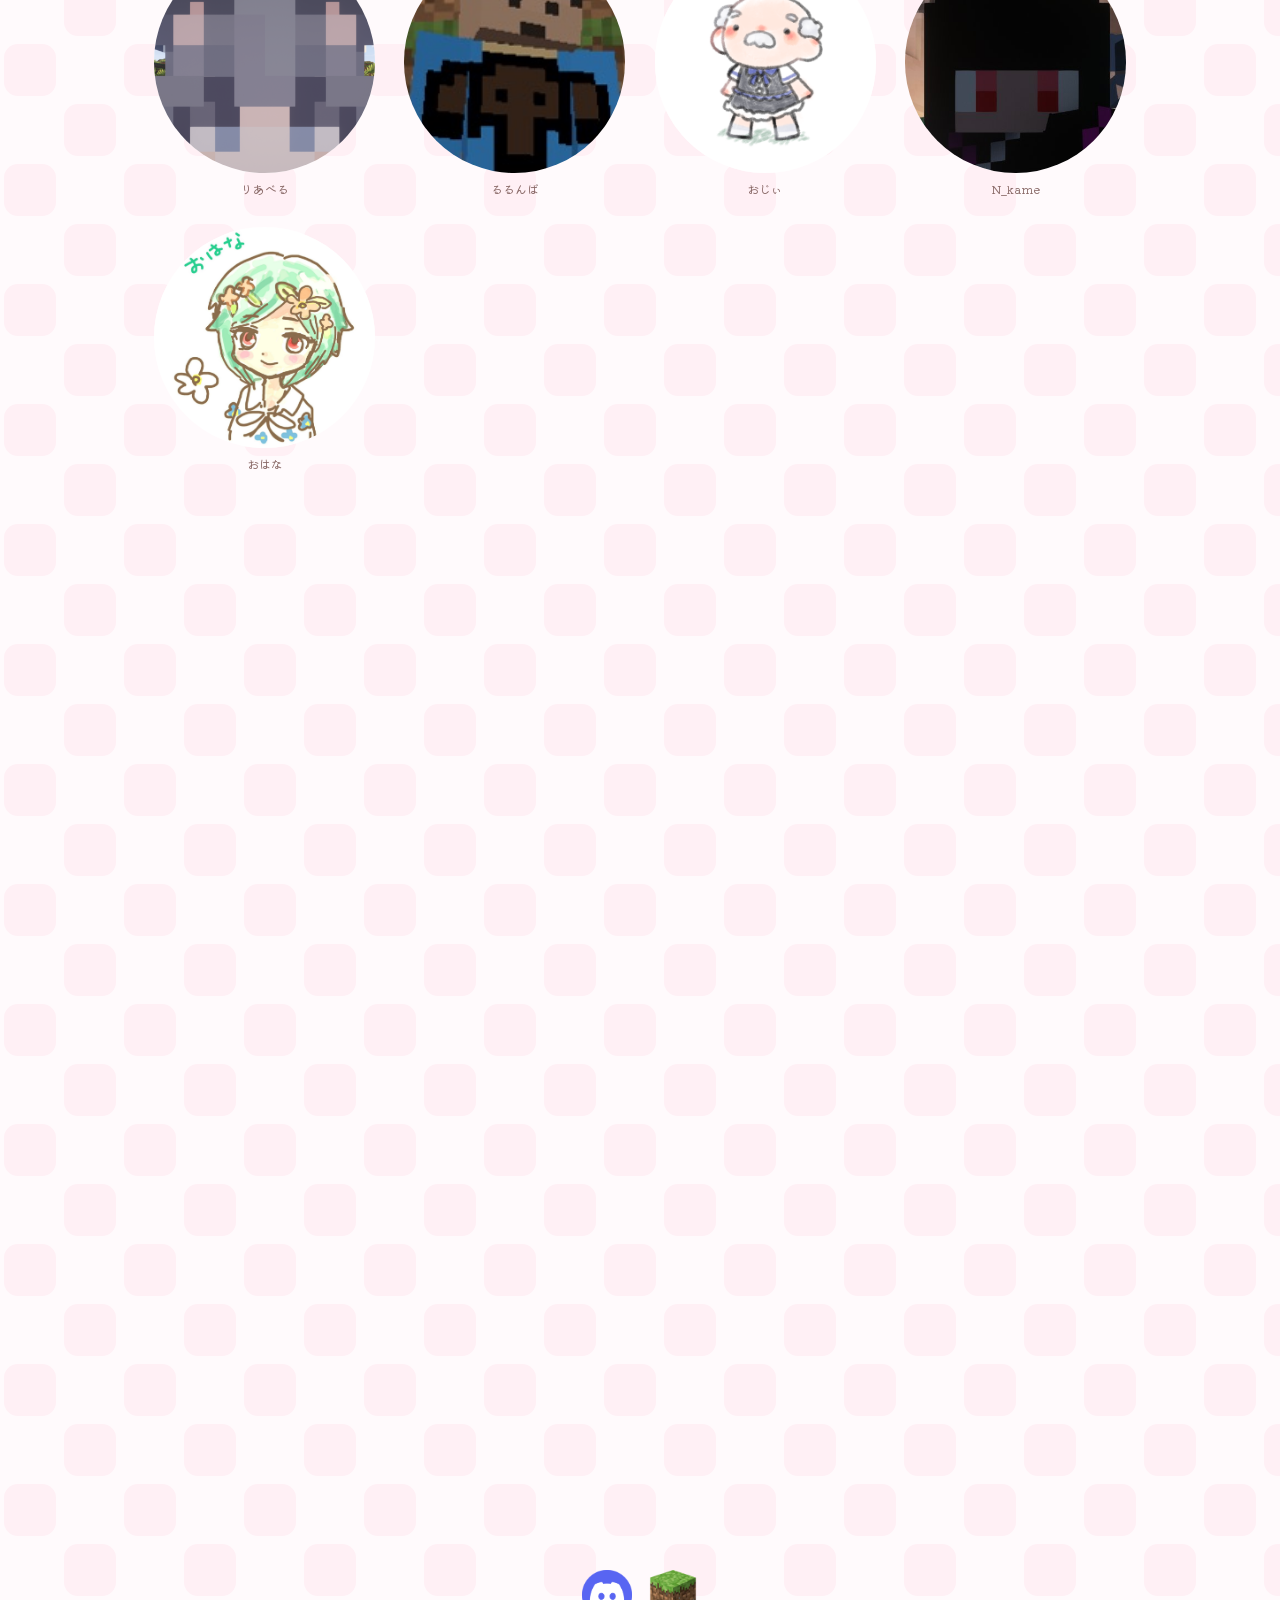
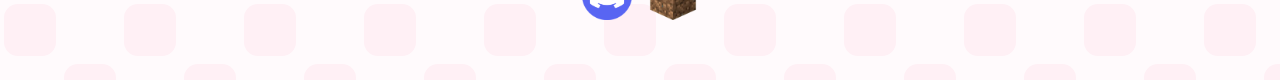
==== commit 3dbcd698: "feat: 2件 - 泡白ミルノ さんのアイコンをいれます - ファビコンをハムチャンにします" ====
--- a/index.html
+++ b/index.html
@@ -4,7 +4,7 @@
   <meta charset="UTF-8">
   <meta name="viewport" content="width=device-width, initial-scale=1, viewport-fit=cover">
   <title>たまくら | ぽかぽかたまごフェスティバル</title>
-  <link rel="icon" href="images/pokatamaLogo.png" type="image/png">
+  <link rel="icon" href="images/ハムチャン.png" type="image/png">
   <link rel="stylesheet" href="css/variables.css">
   <link rel="stylesheet" href="css/style.css">
   <link href="https://fonts.googleapis.com/css2?family=Kiwi+Maru:wght@300;400;500&display=swap" rel="stylesheet">
@@ -309,7 +309,7 @@
         <li>
           <a href="https://x.com/AwashiroMilno">
             <div class="avatar">
-              <img src="images/member08.png" alt="" onerror="this.remove()">
+              <img src="images/people/friends/泡白ミルノ.png" alt="" onerror="this.remove()">
             </div>
             泡白ミルノ
           </a>
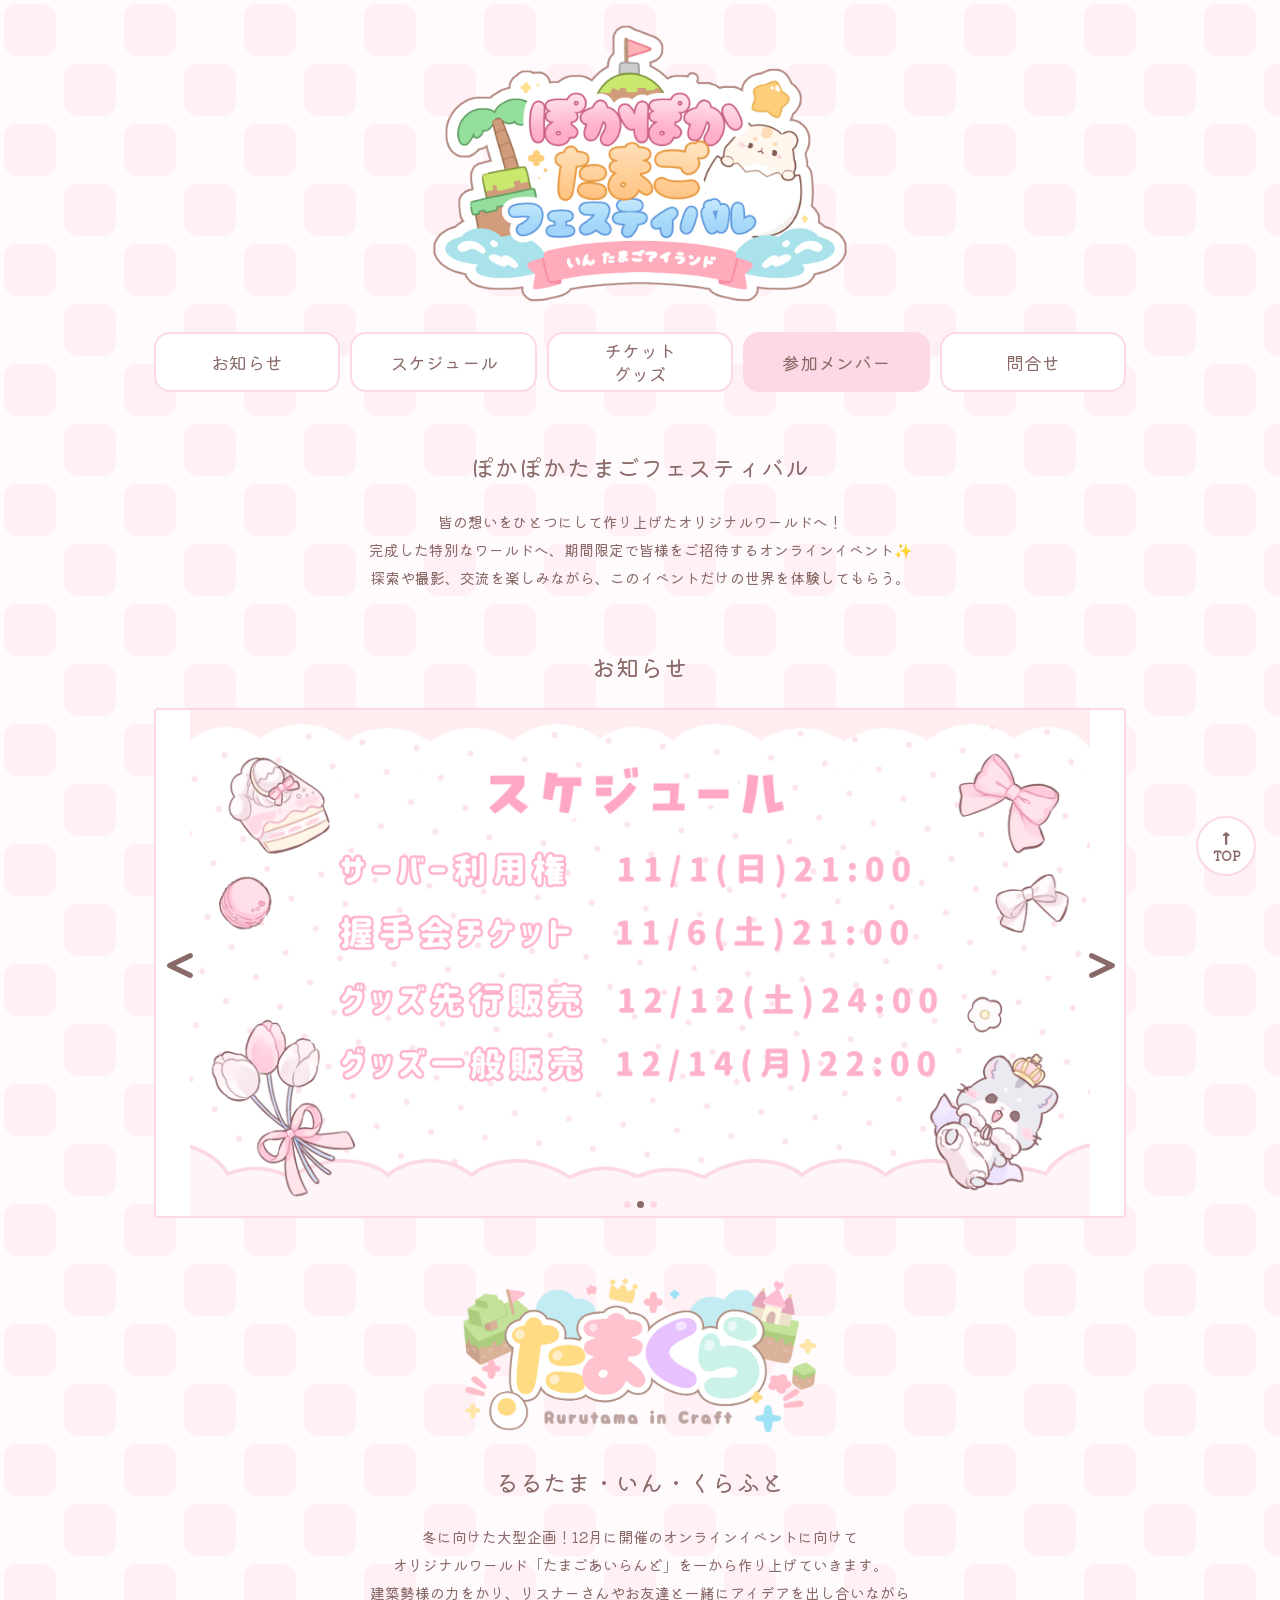
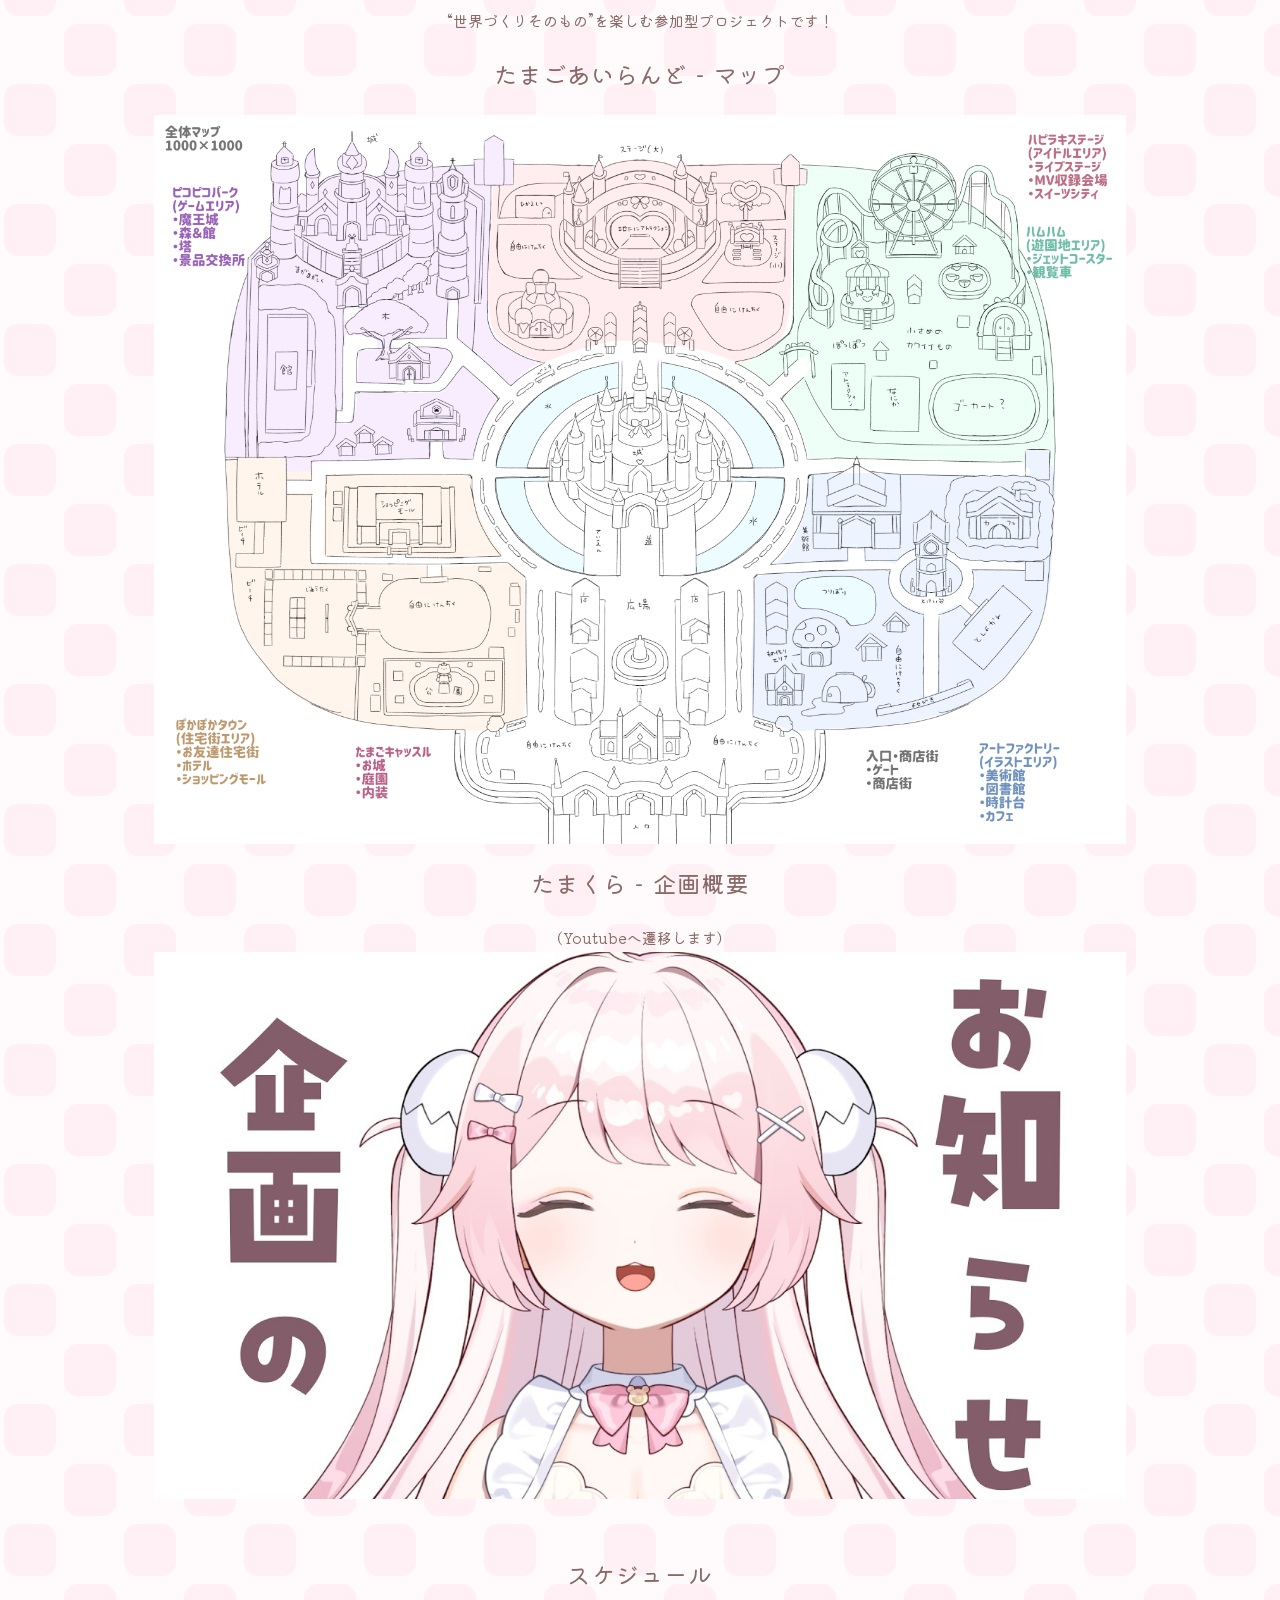
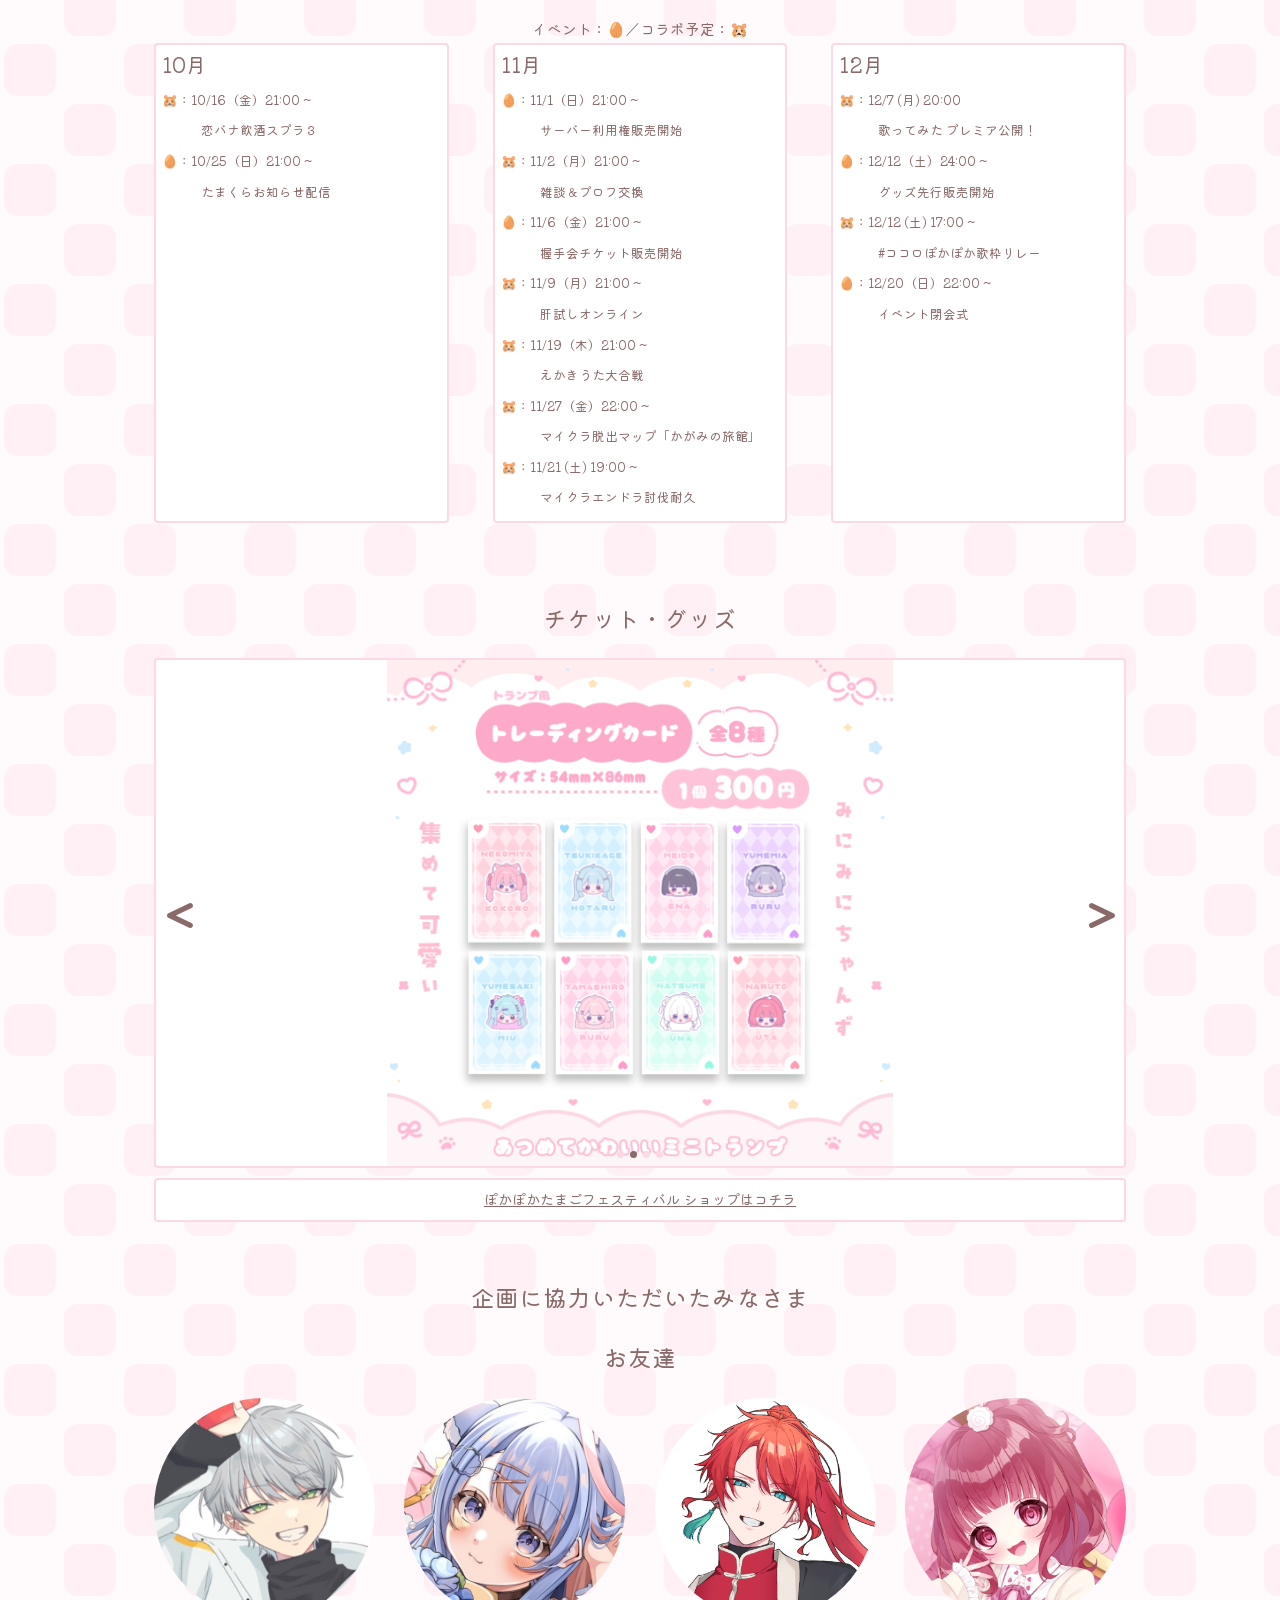
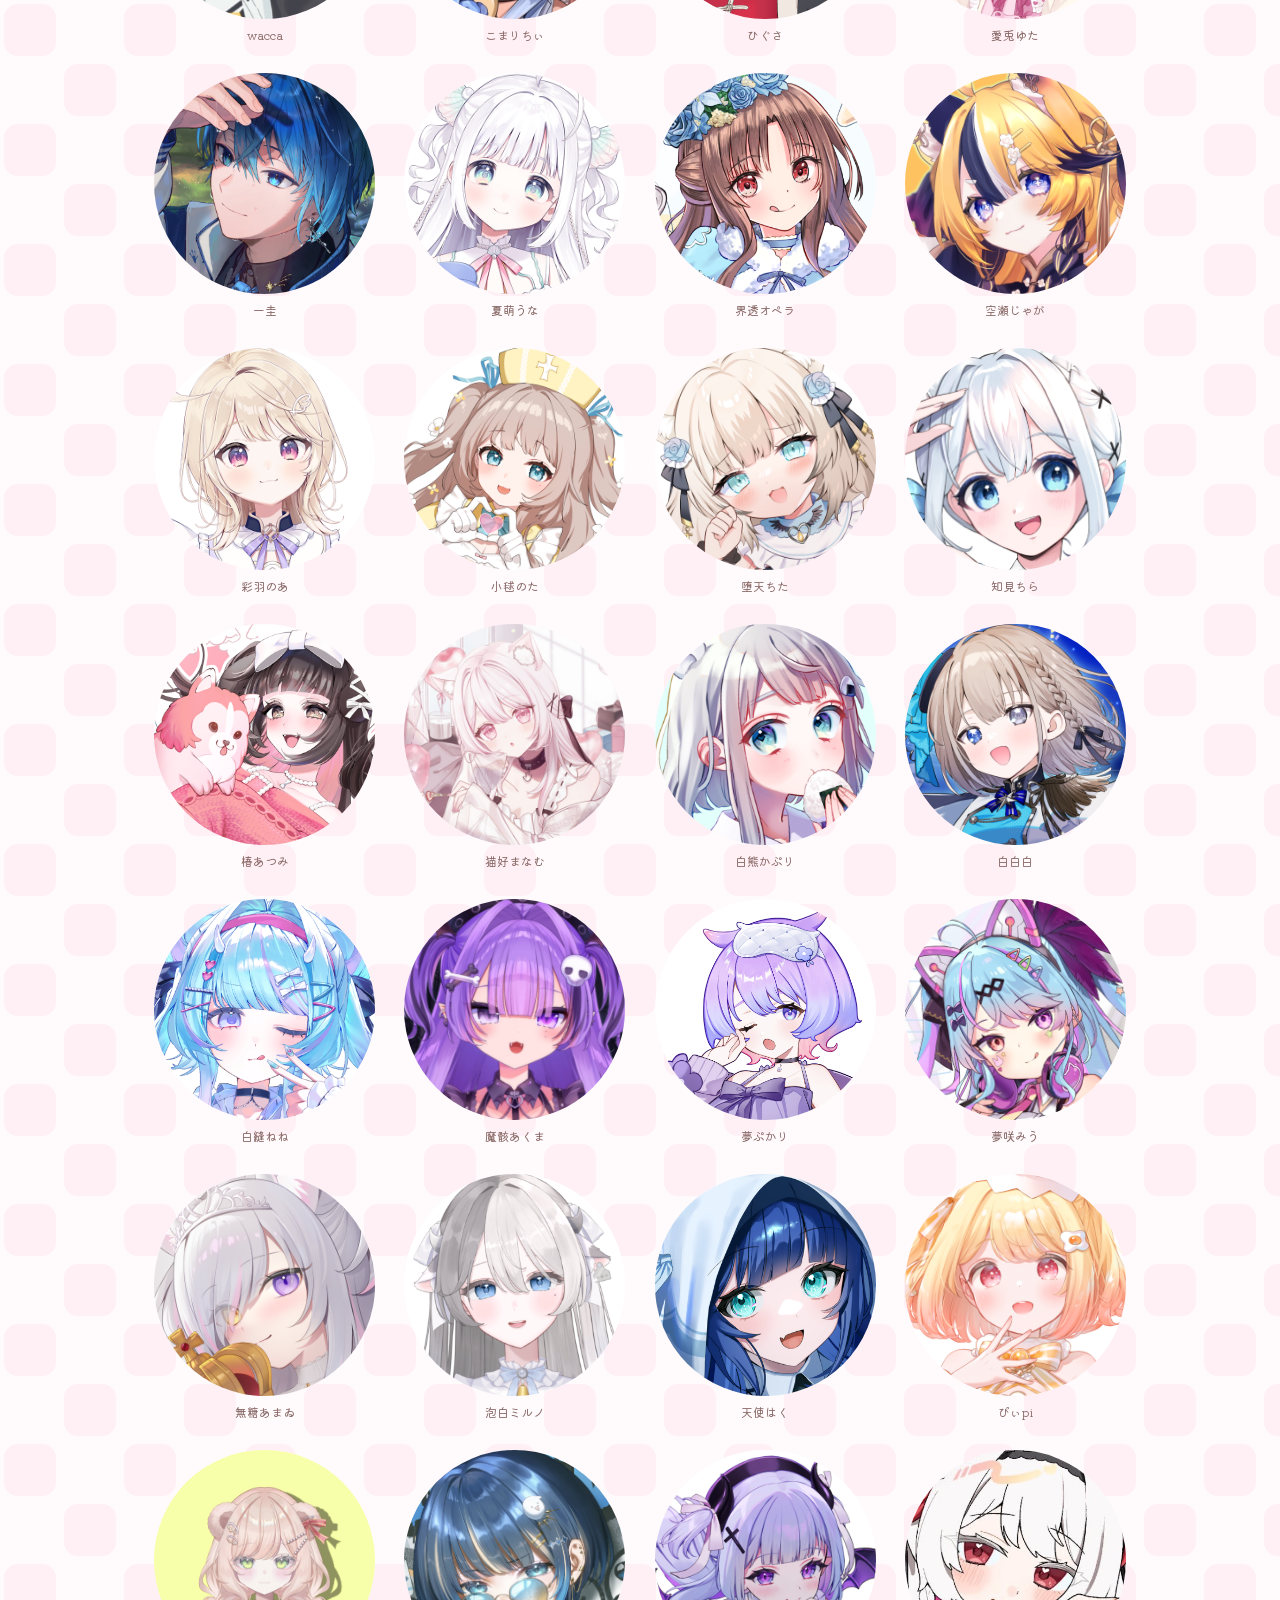
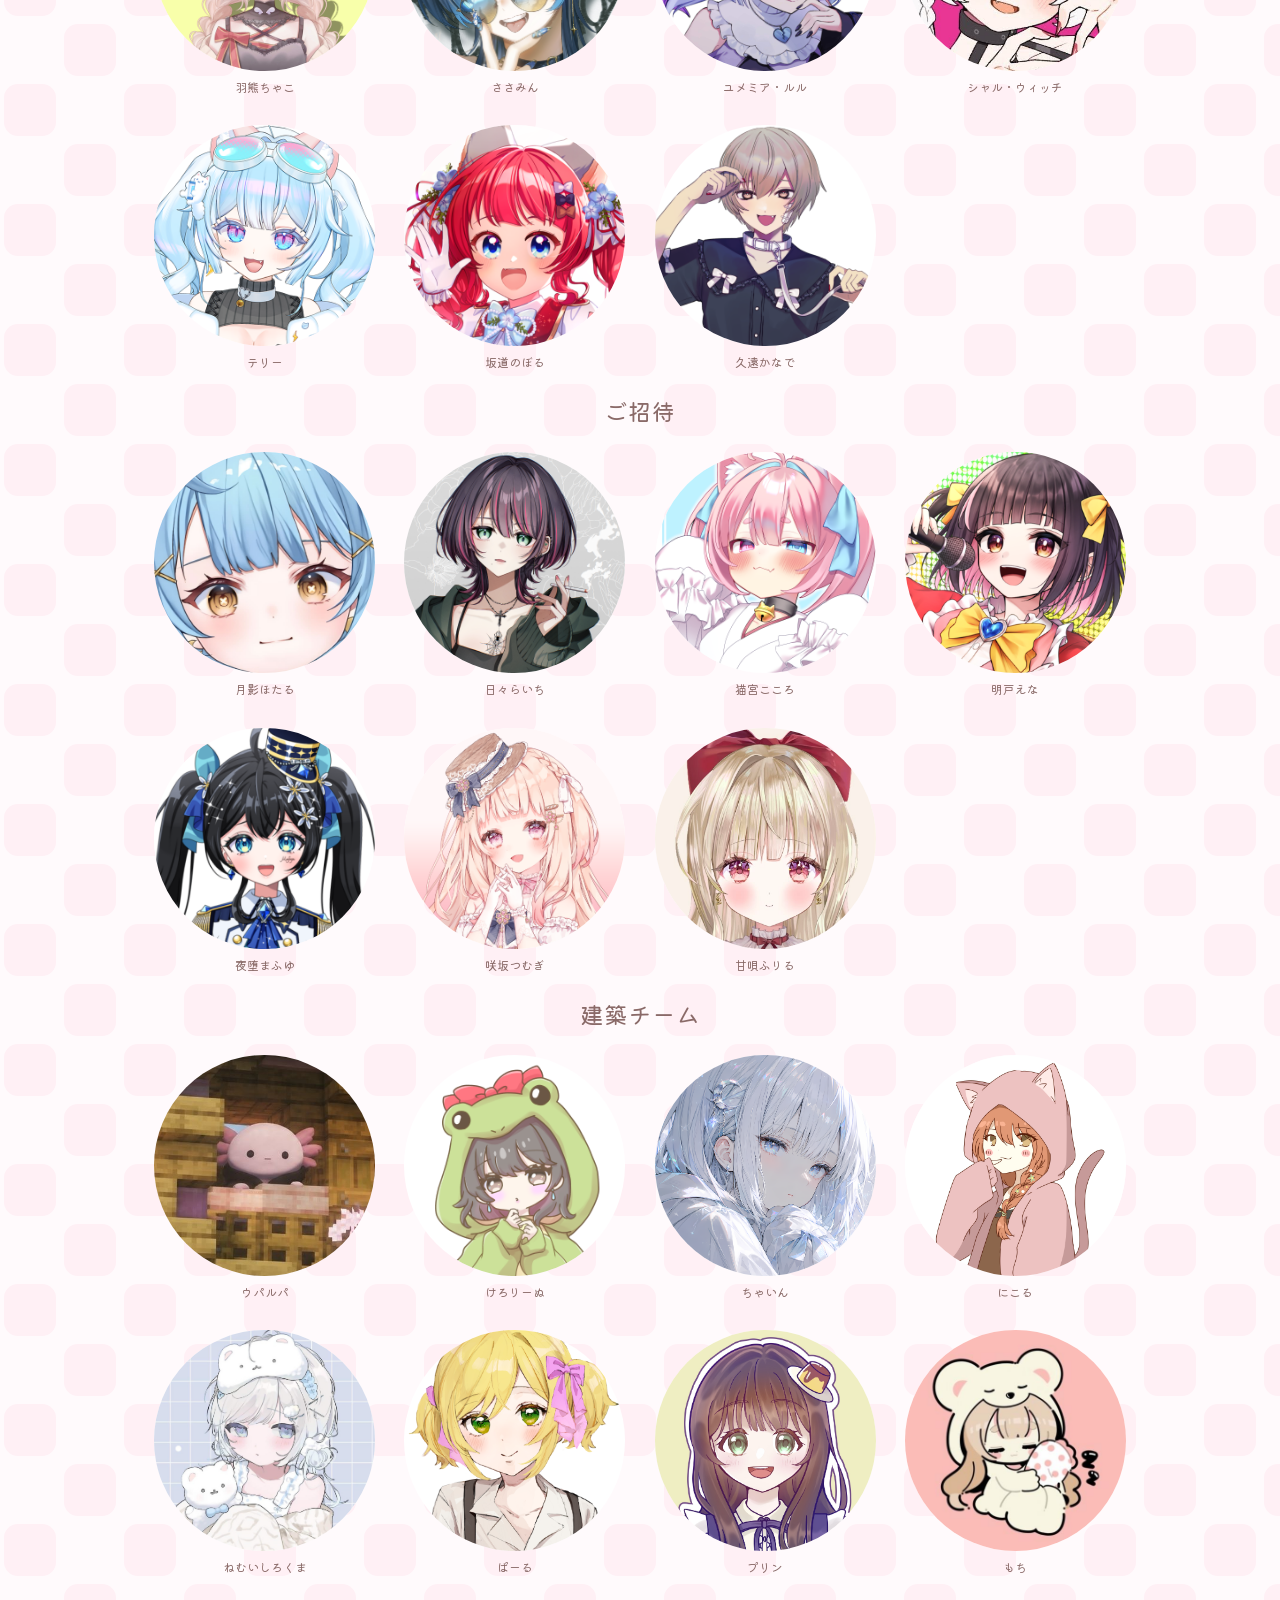
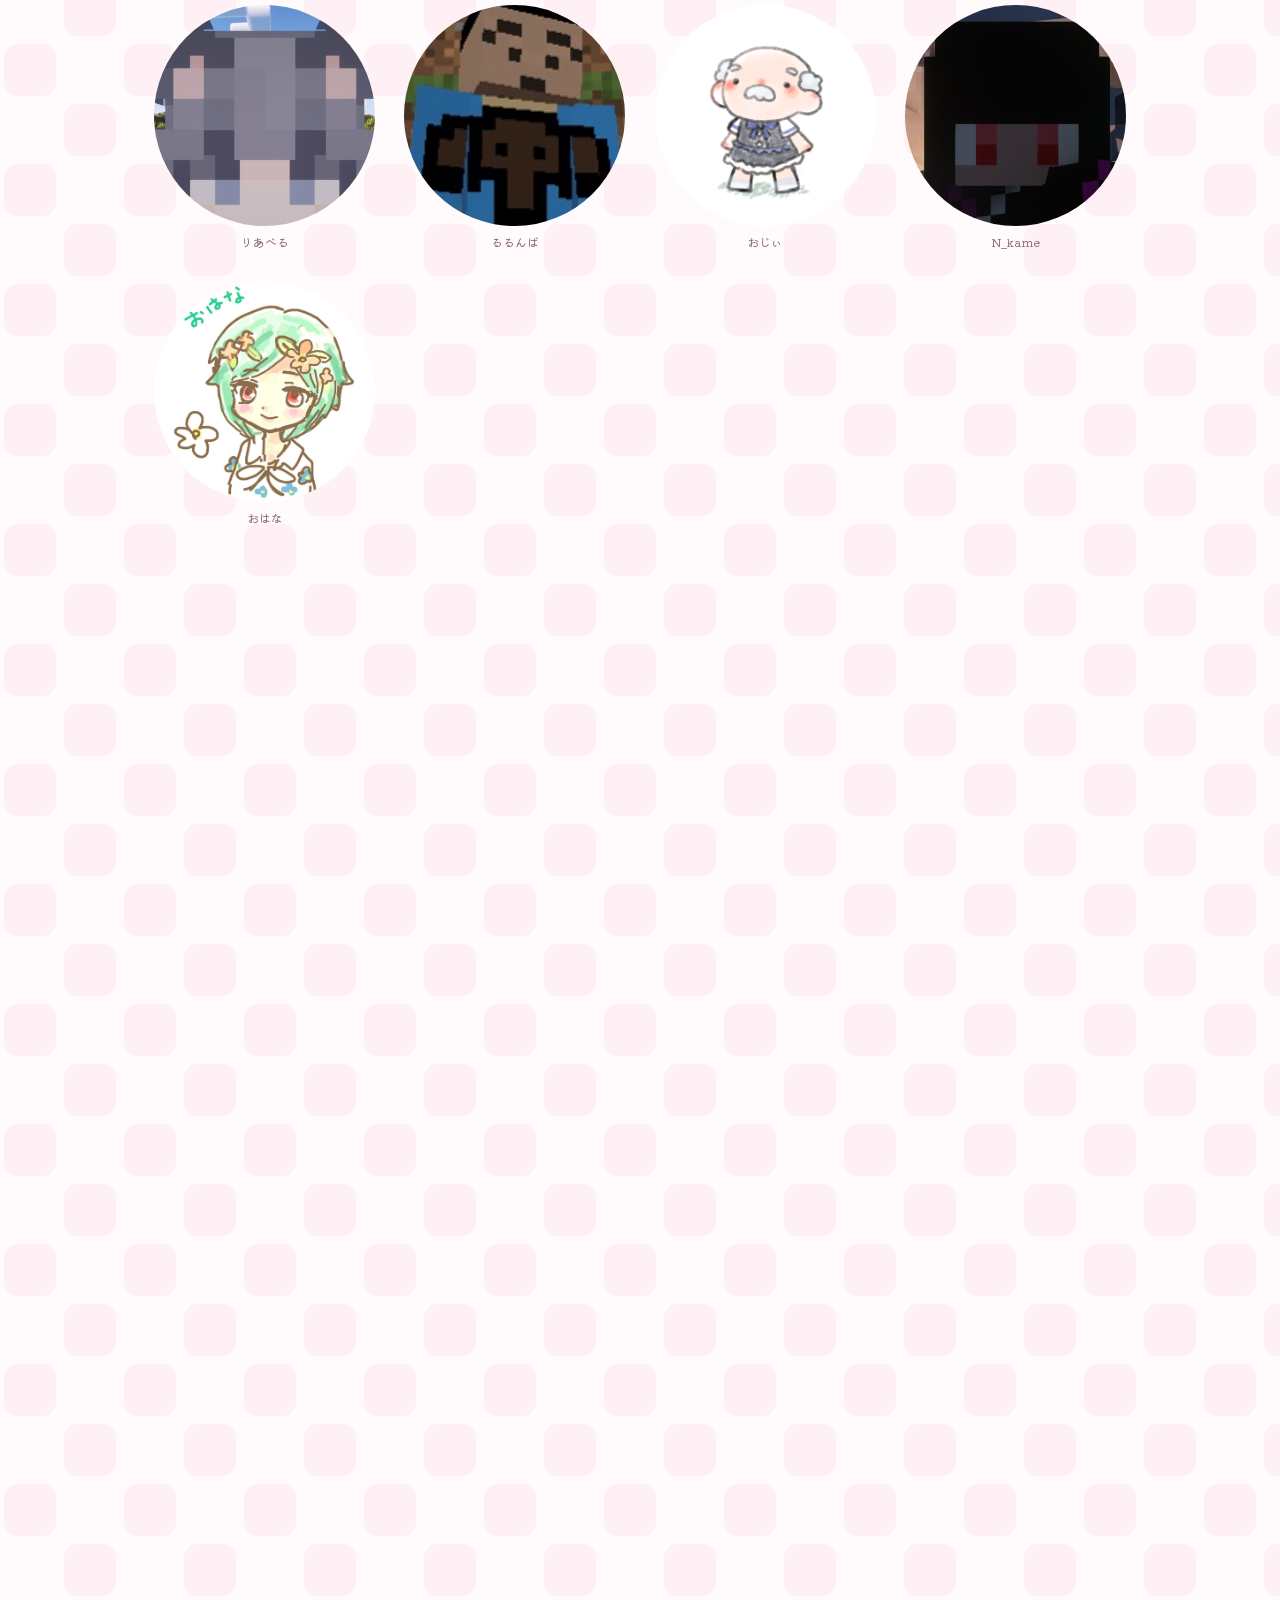
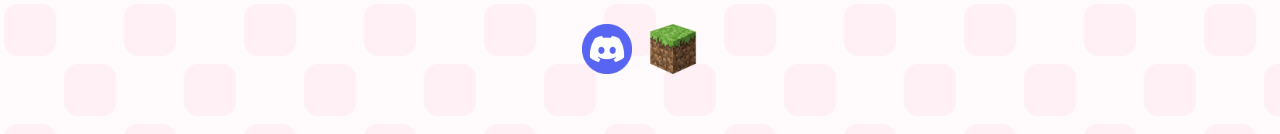
==== commit 3fa61b87: "feat: boothへのリンクを追加" ====
--- a/index.html
+++ b/index.html
@@ -132,6 +132,9 @@
         <button class="arrow next" aria-label="次へ">&gt;</button>
         <div class="dots"></div>
       </div>
+      <a class="box wide-btn" href="https://rurutamaincraft.booth.pm/" style="text-decoration: underline;">
+        ぽかぽかたまごフェスティバル ショップはコチラ
+      </a>
     </section>
 
     <!-- おともだち -->
--- a/css/style.css
+++ b/css/style.css
@@ -55,7 +55,7 @@
 .infoslide img { width: 100%; height: 100%; object-fit: contain; }
 
 /* ---------- tickets / goods ---------- */
-.wide-btn { display: block; padding: 8px 10px; margin: 0 0 16px; text-align: center; font-size: .78rem; transition: background .2s; }
+.wide-btn { display: block; padding: 8px 10px; margin: 0 0 16px; text-align: center; font-size: .78rem; transition: background .2s; margin: 10px 0;}
 .wide-btn:active, .ticket:active { background: var(--color-tile); }
 .tickets { display: grid; grid-template-columns: repeat(3, 1fr); gap: 4.5%; margin-bottom: 16px; }
 .ticket {
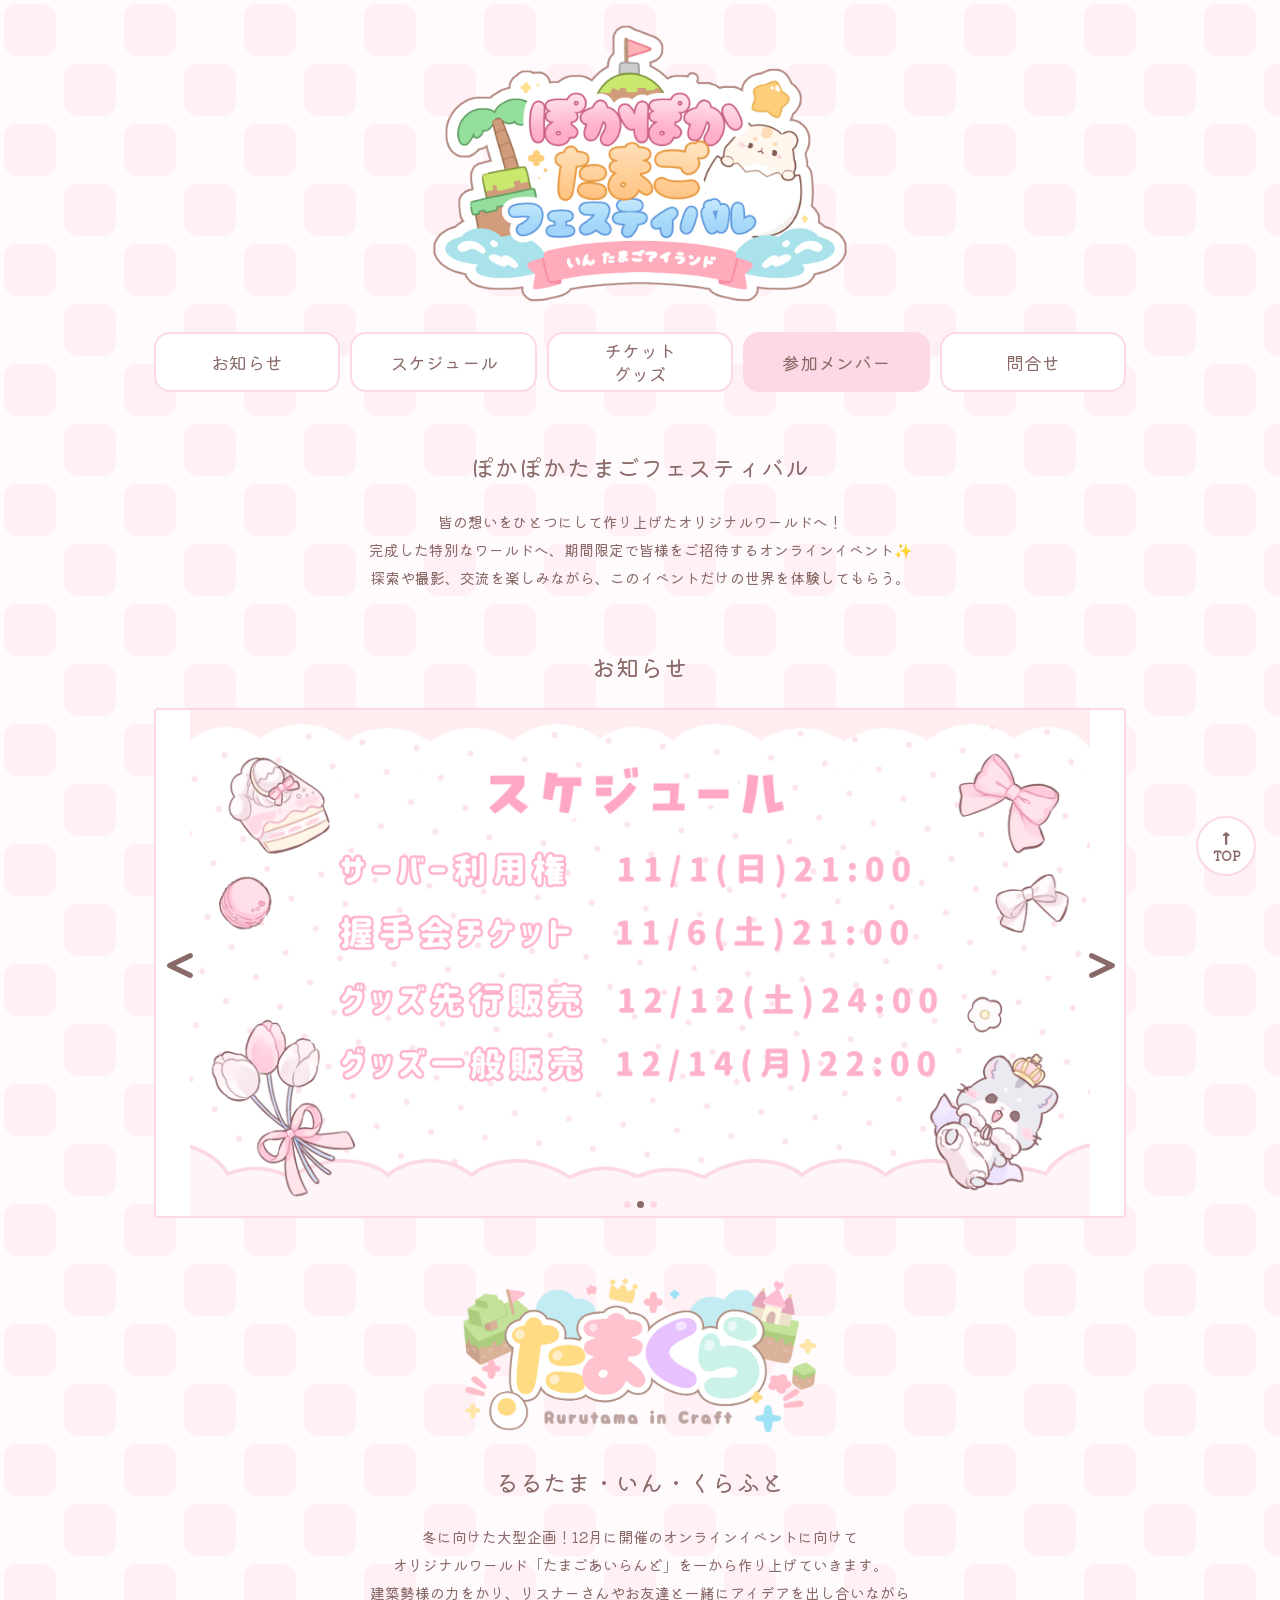
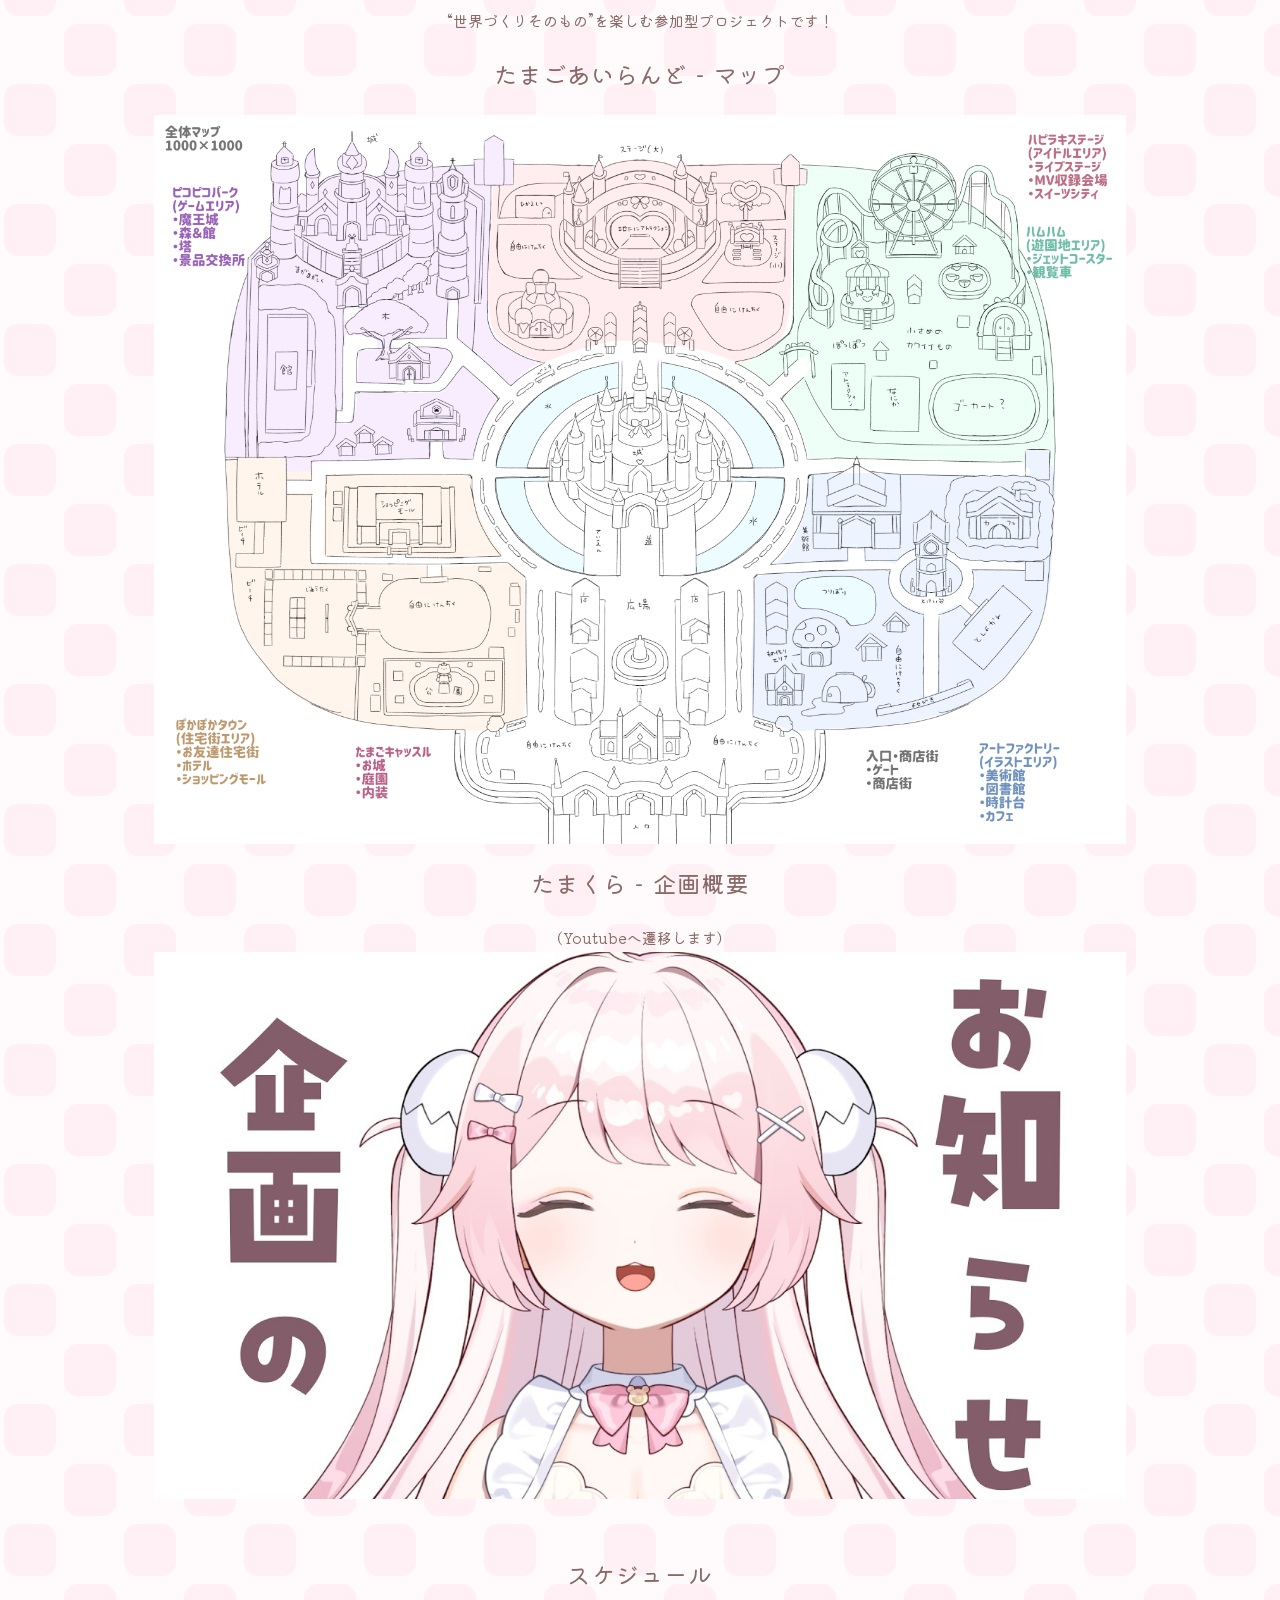
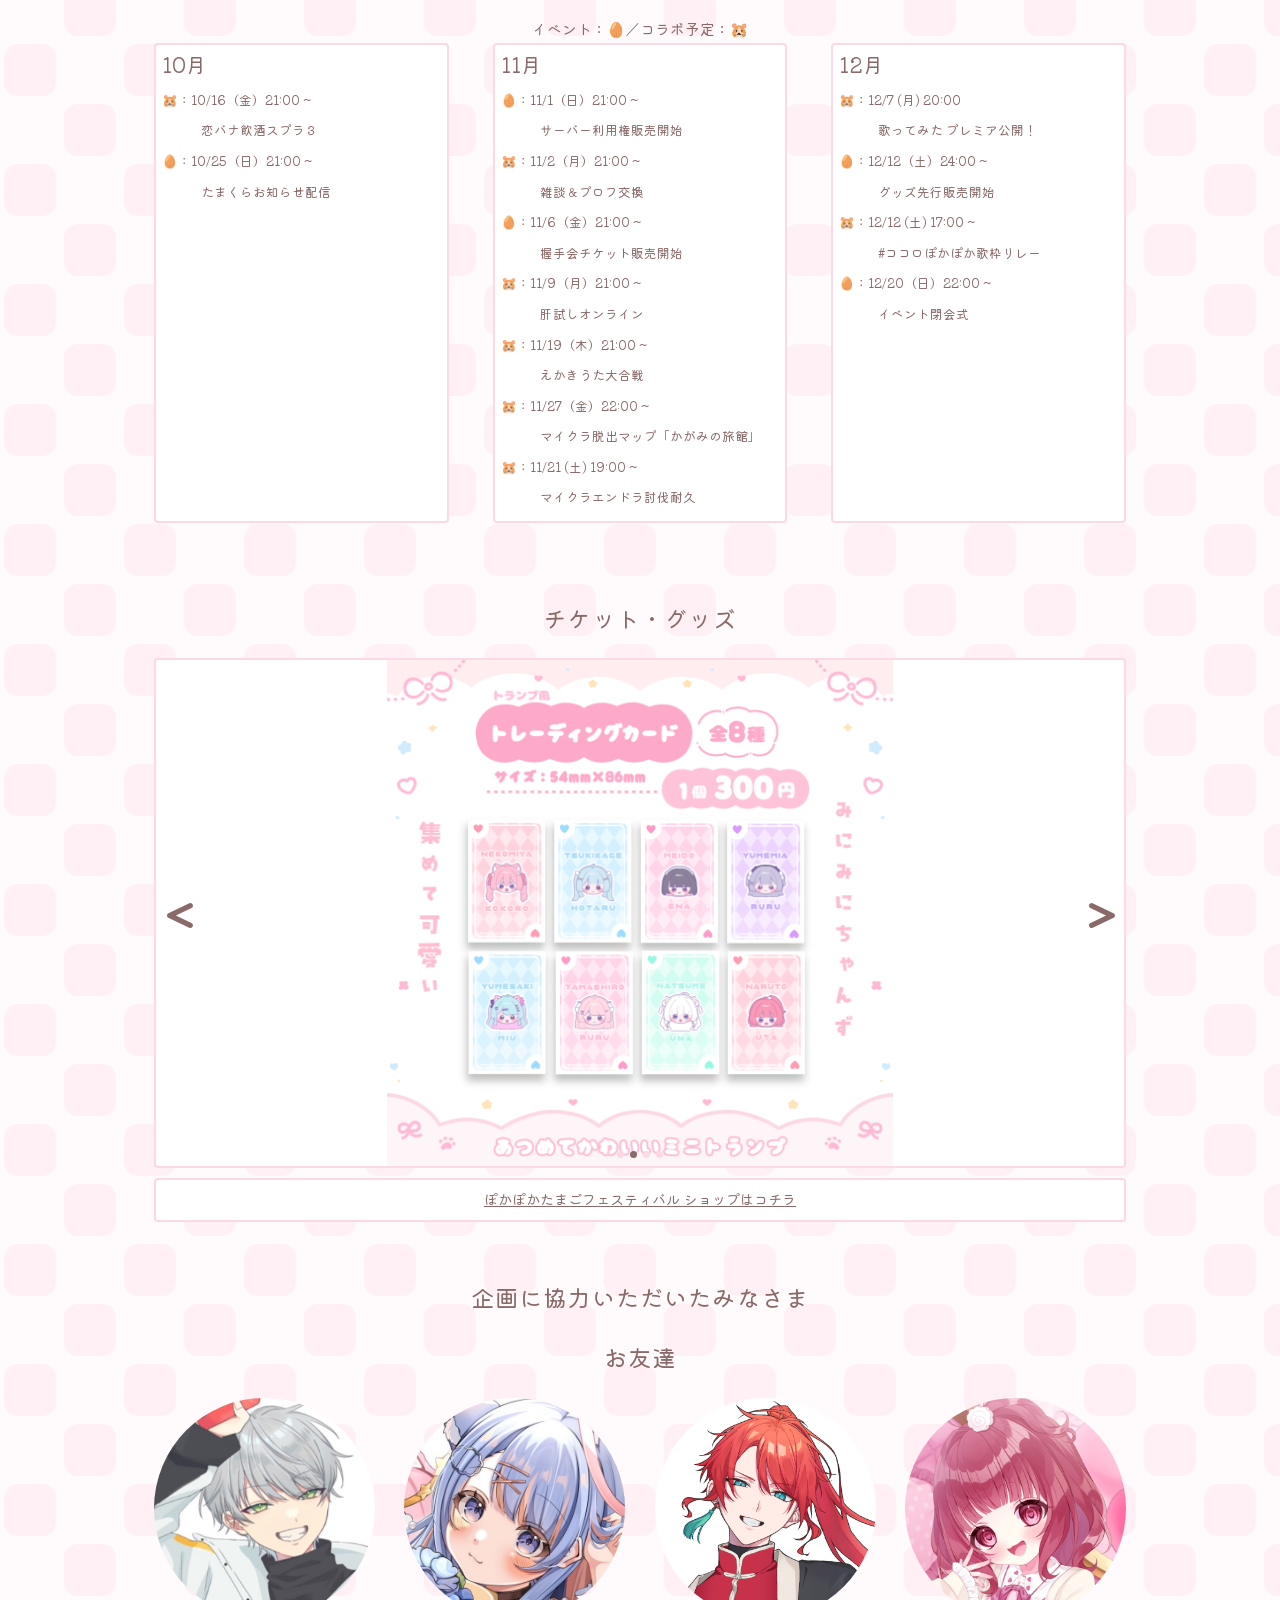
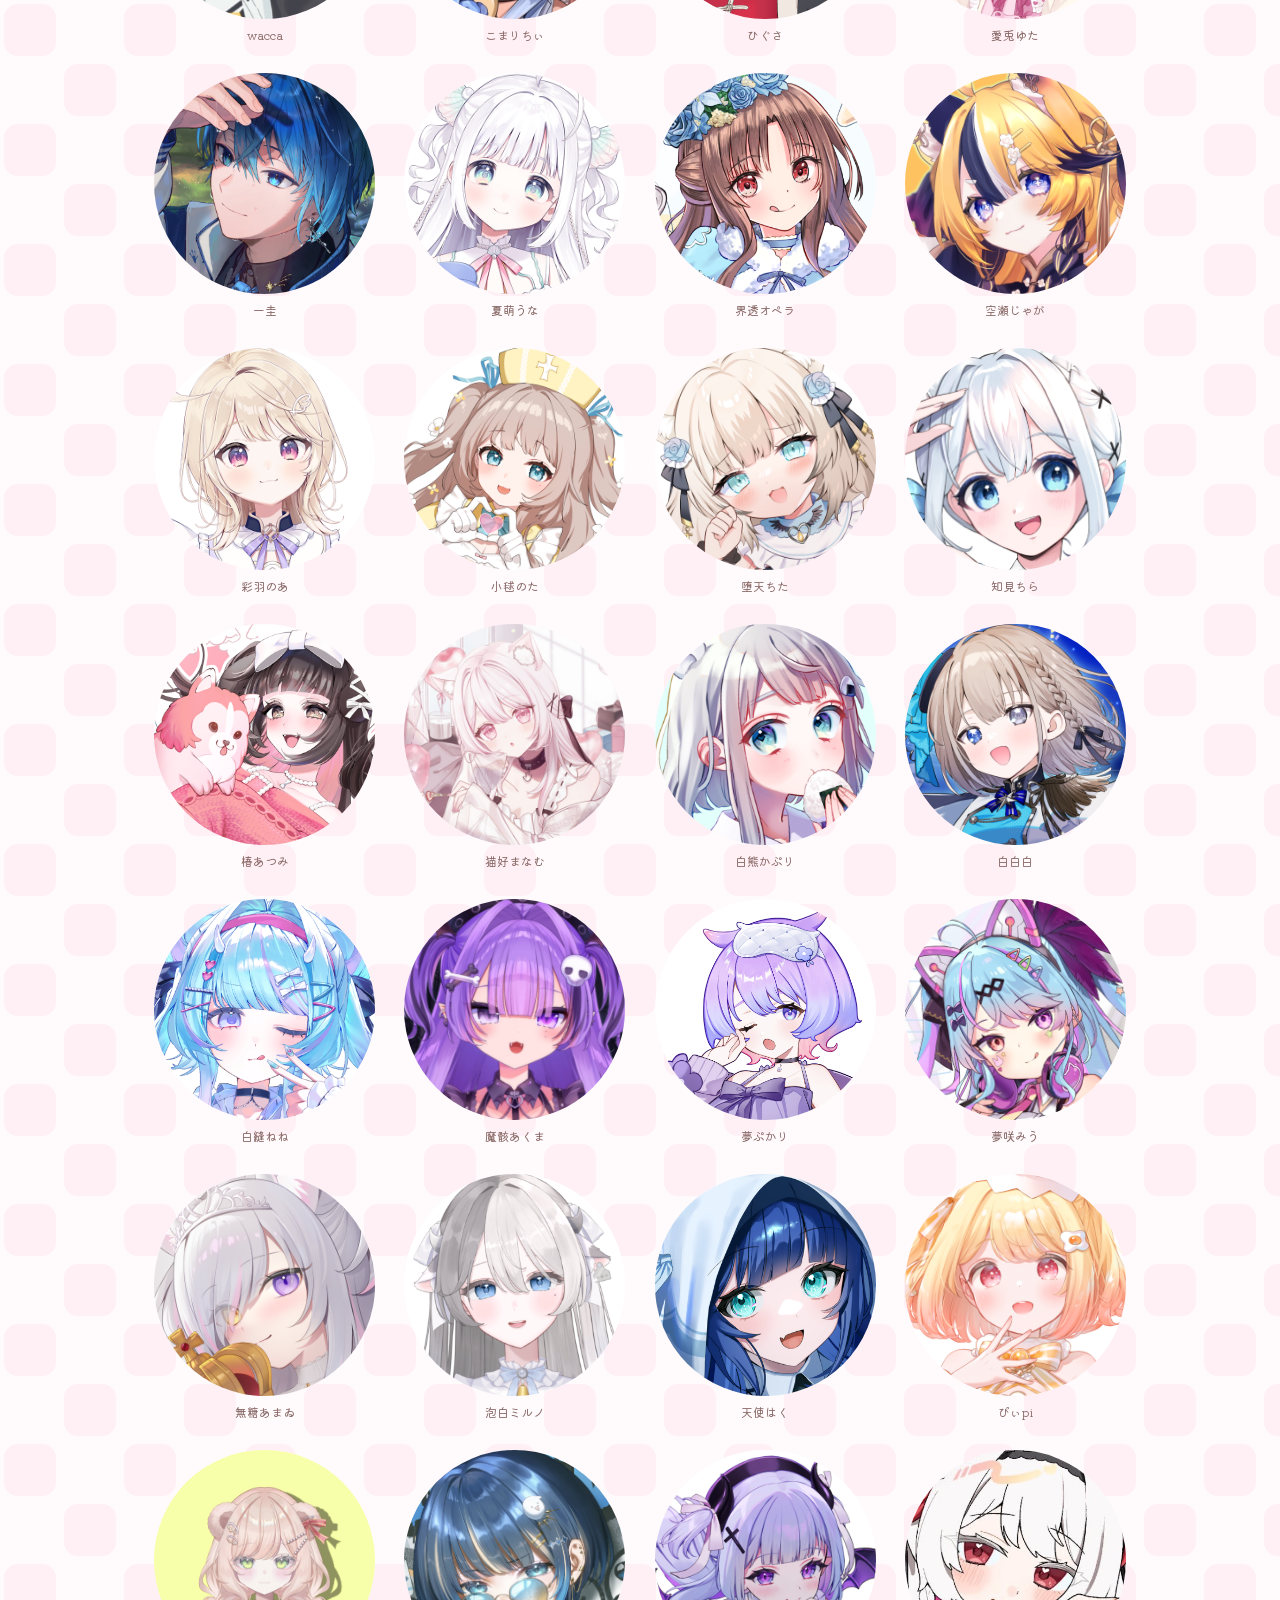
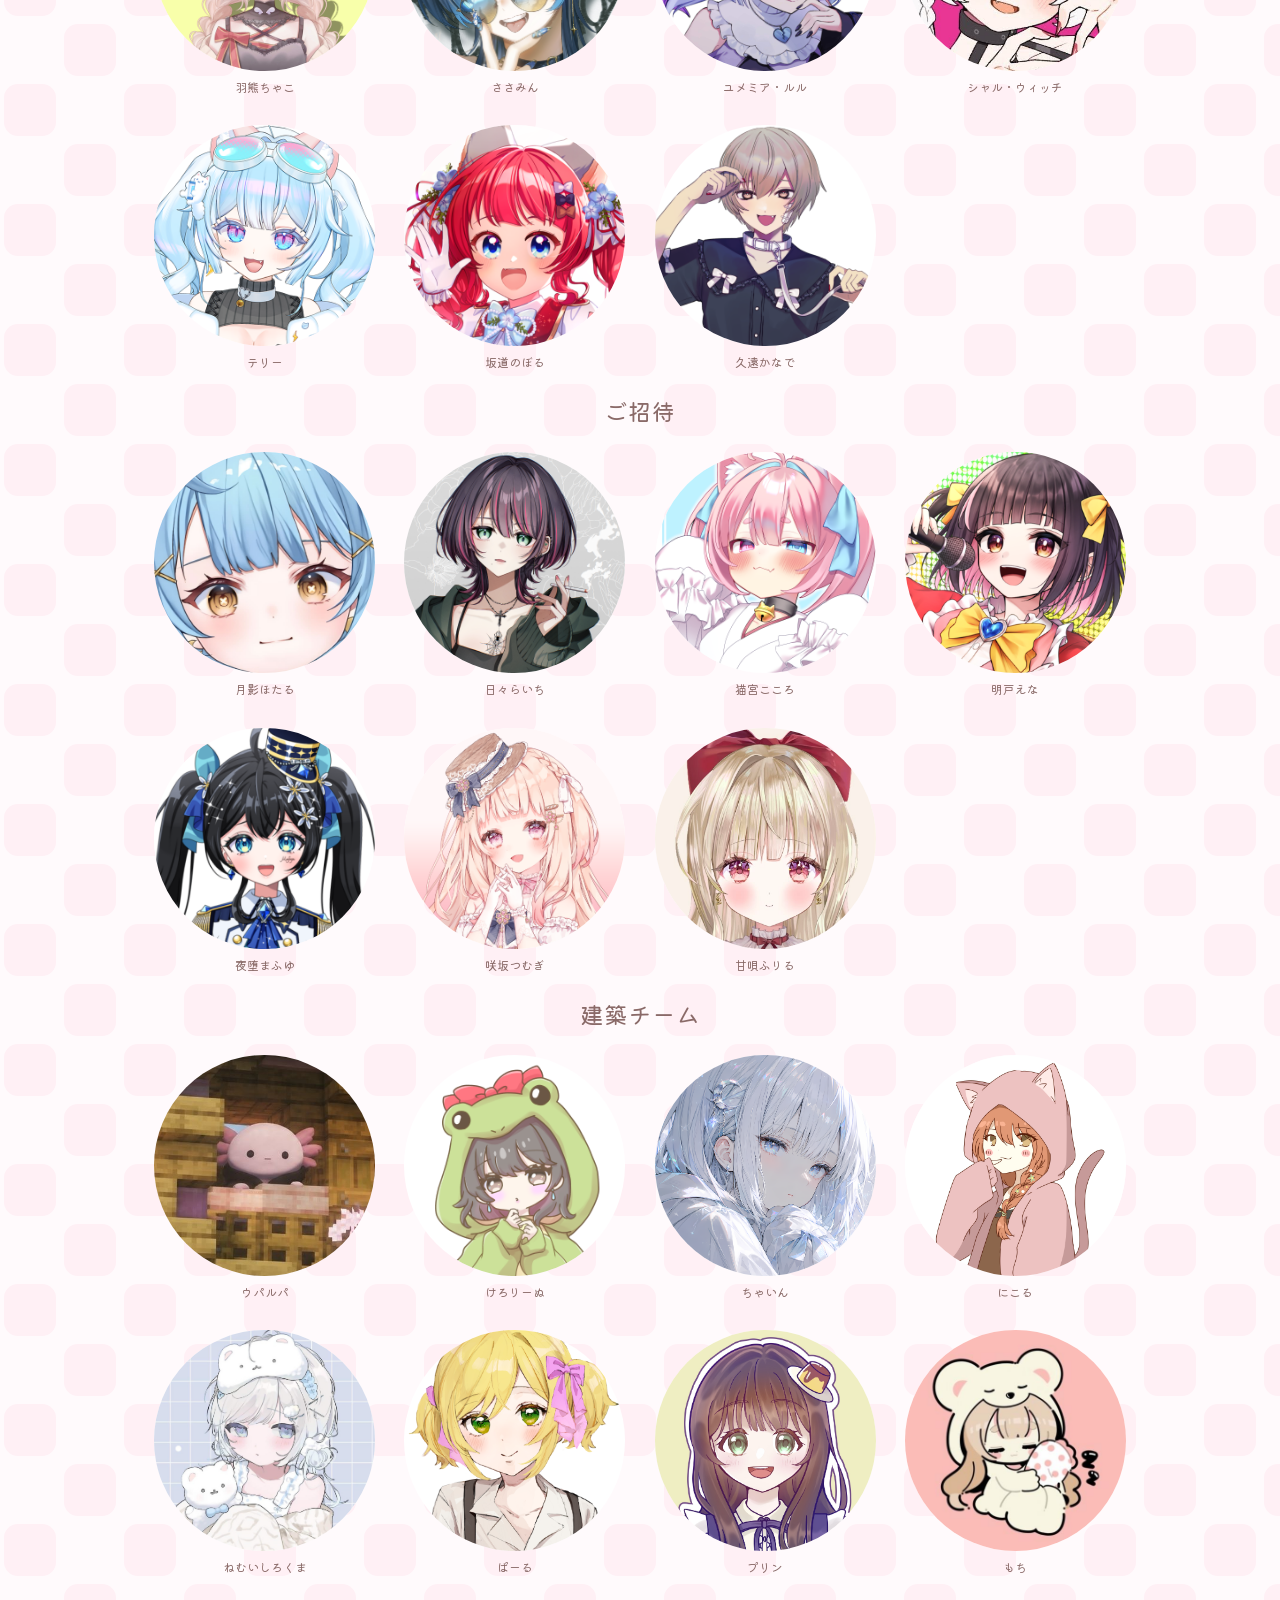
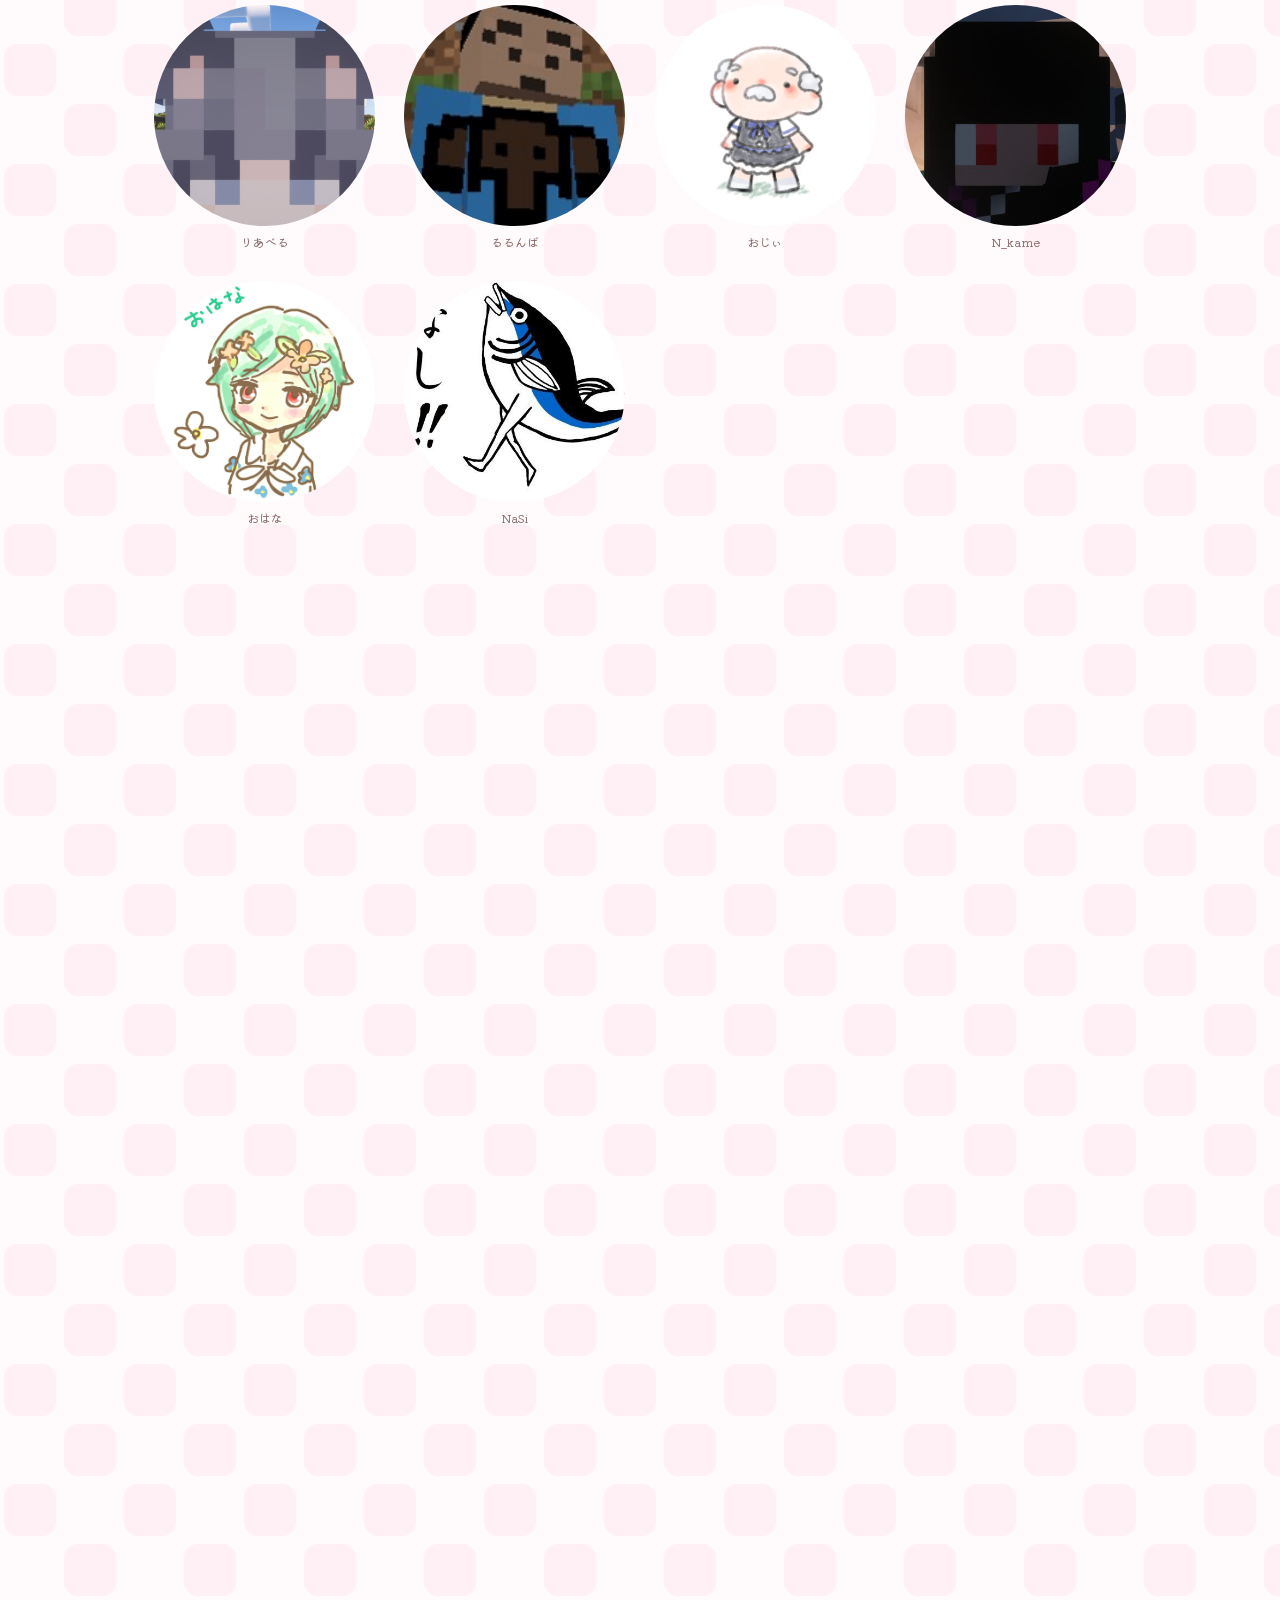
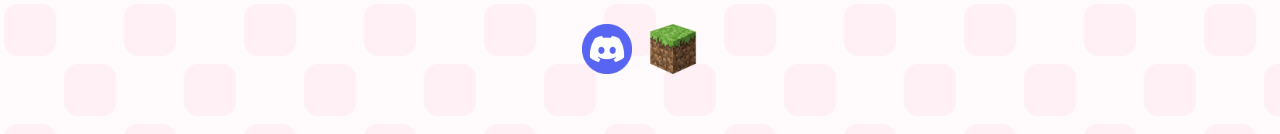
==== commit 5b069383: "feat: NaSiさん" ====
--- a/index.html
+++ b/index.html
@@ -557,6 +557,14 @@
             おはな
           </a>
         </li>
+        <li>
+          <a href="https://x.com/NaSi69088518">
+            <div class="avatar">
+              <img src="images/people/architecture/NaSi.jpg" alt="" onerror="this.remove()">
+            </div>
+            NaSi
+          </a>
+        </li>
       </ul>
     </section>
 
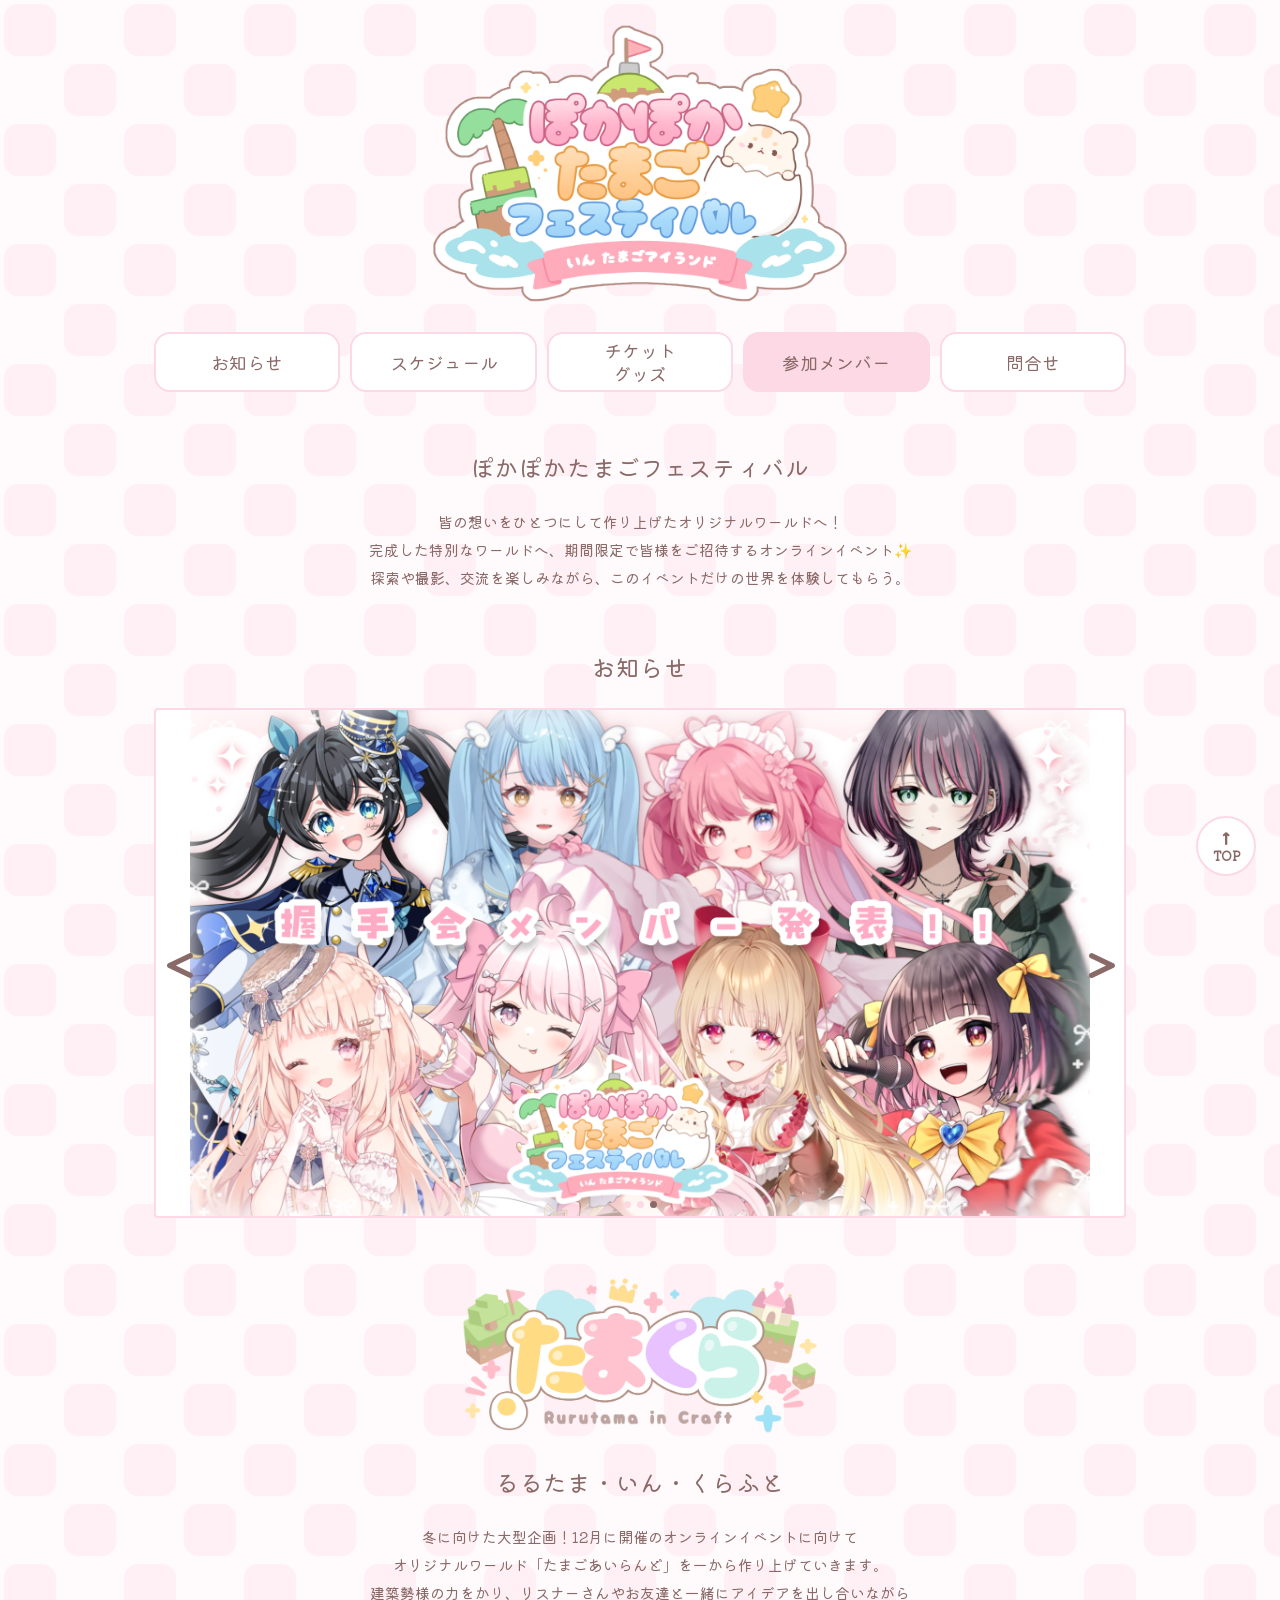
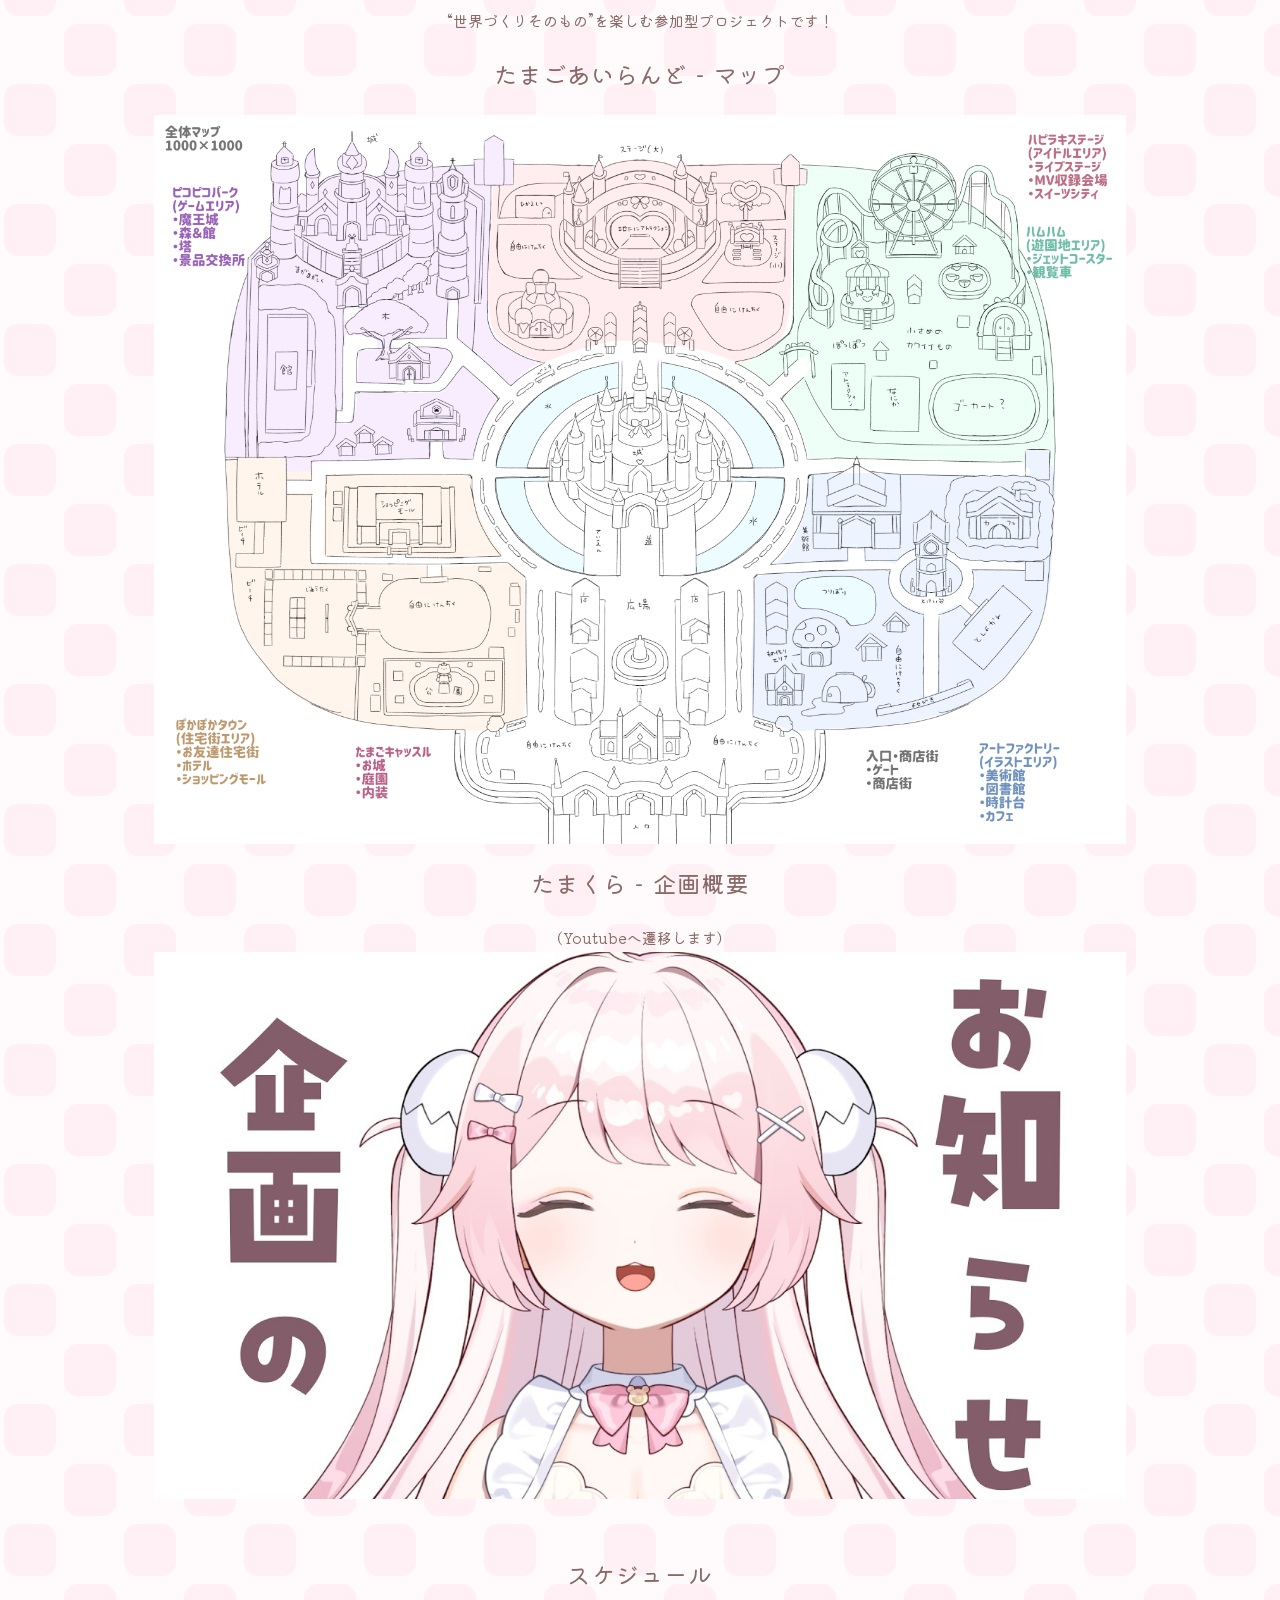
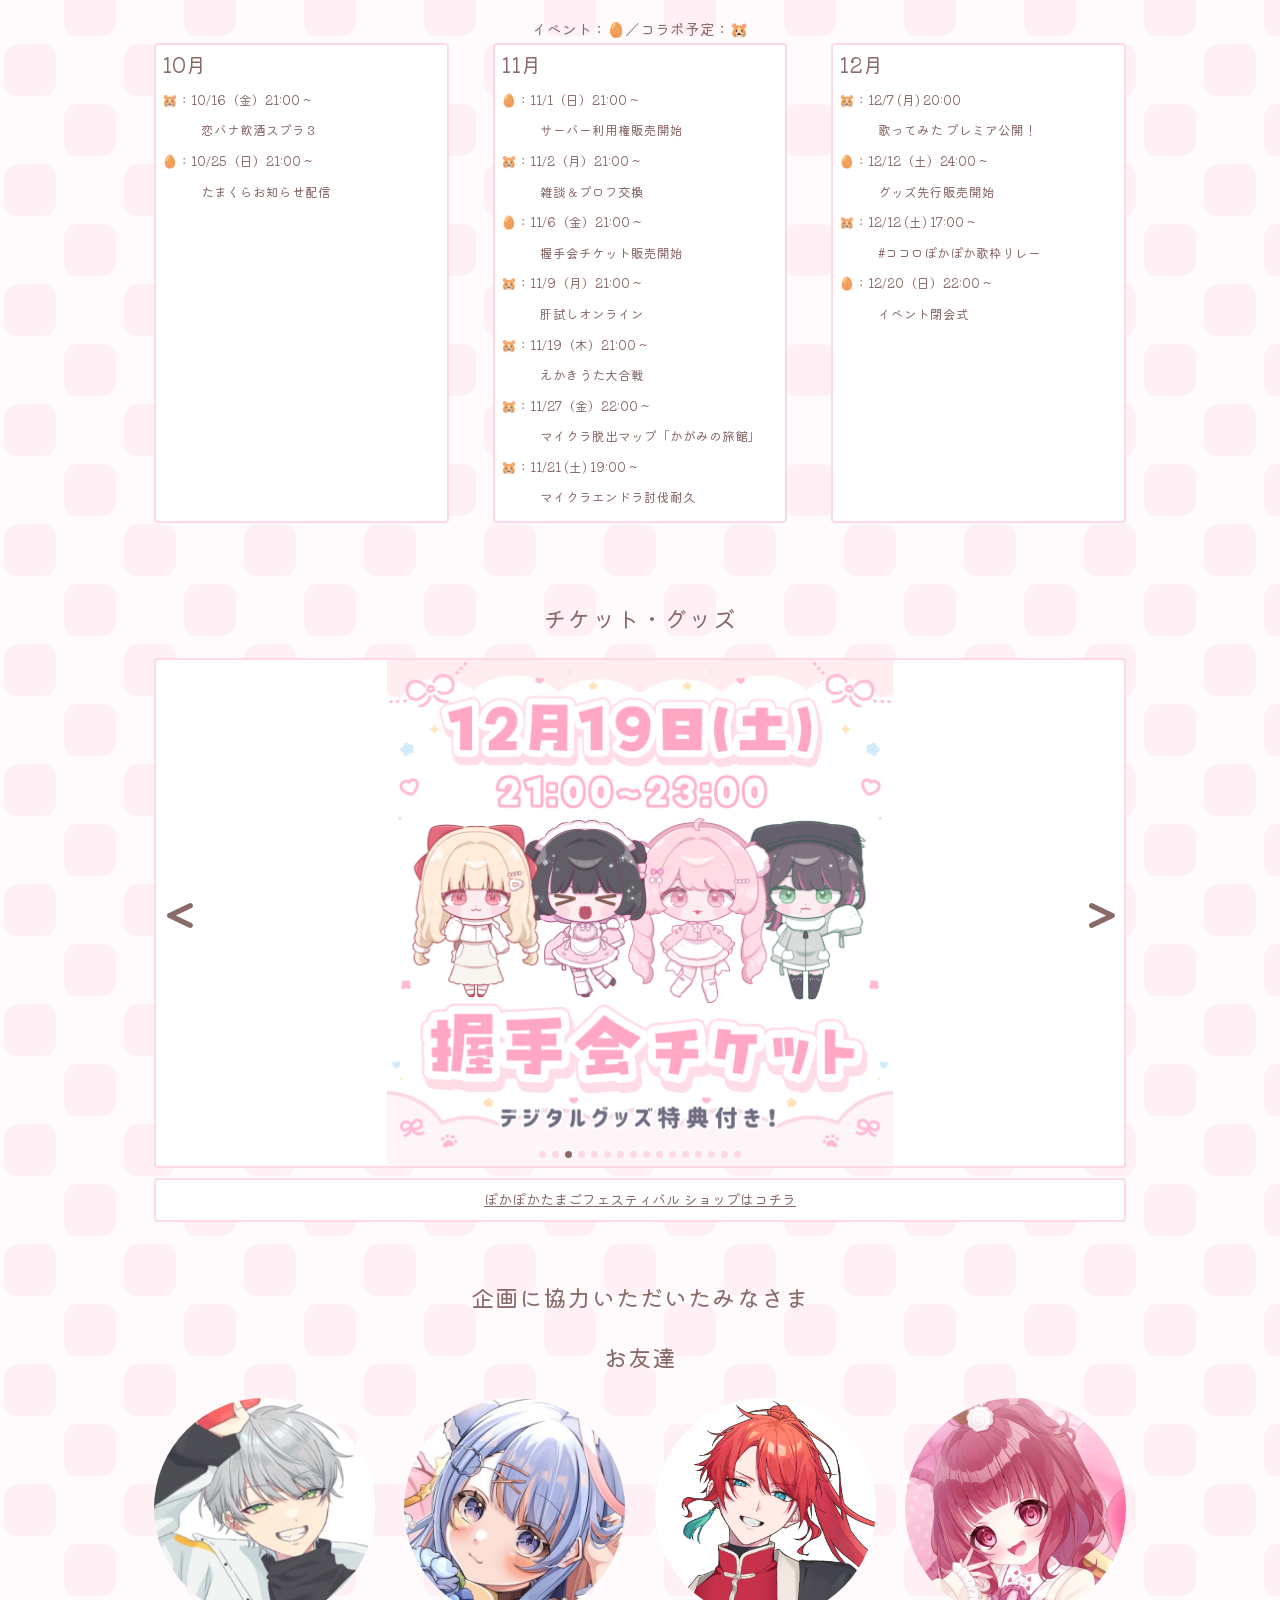
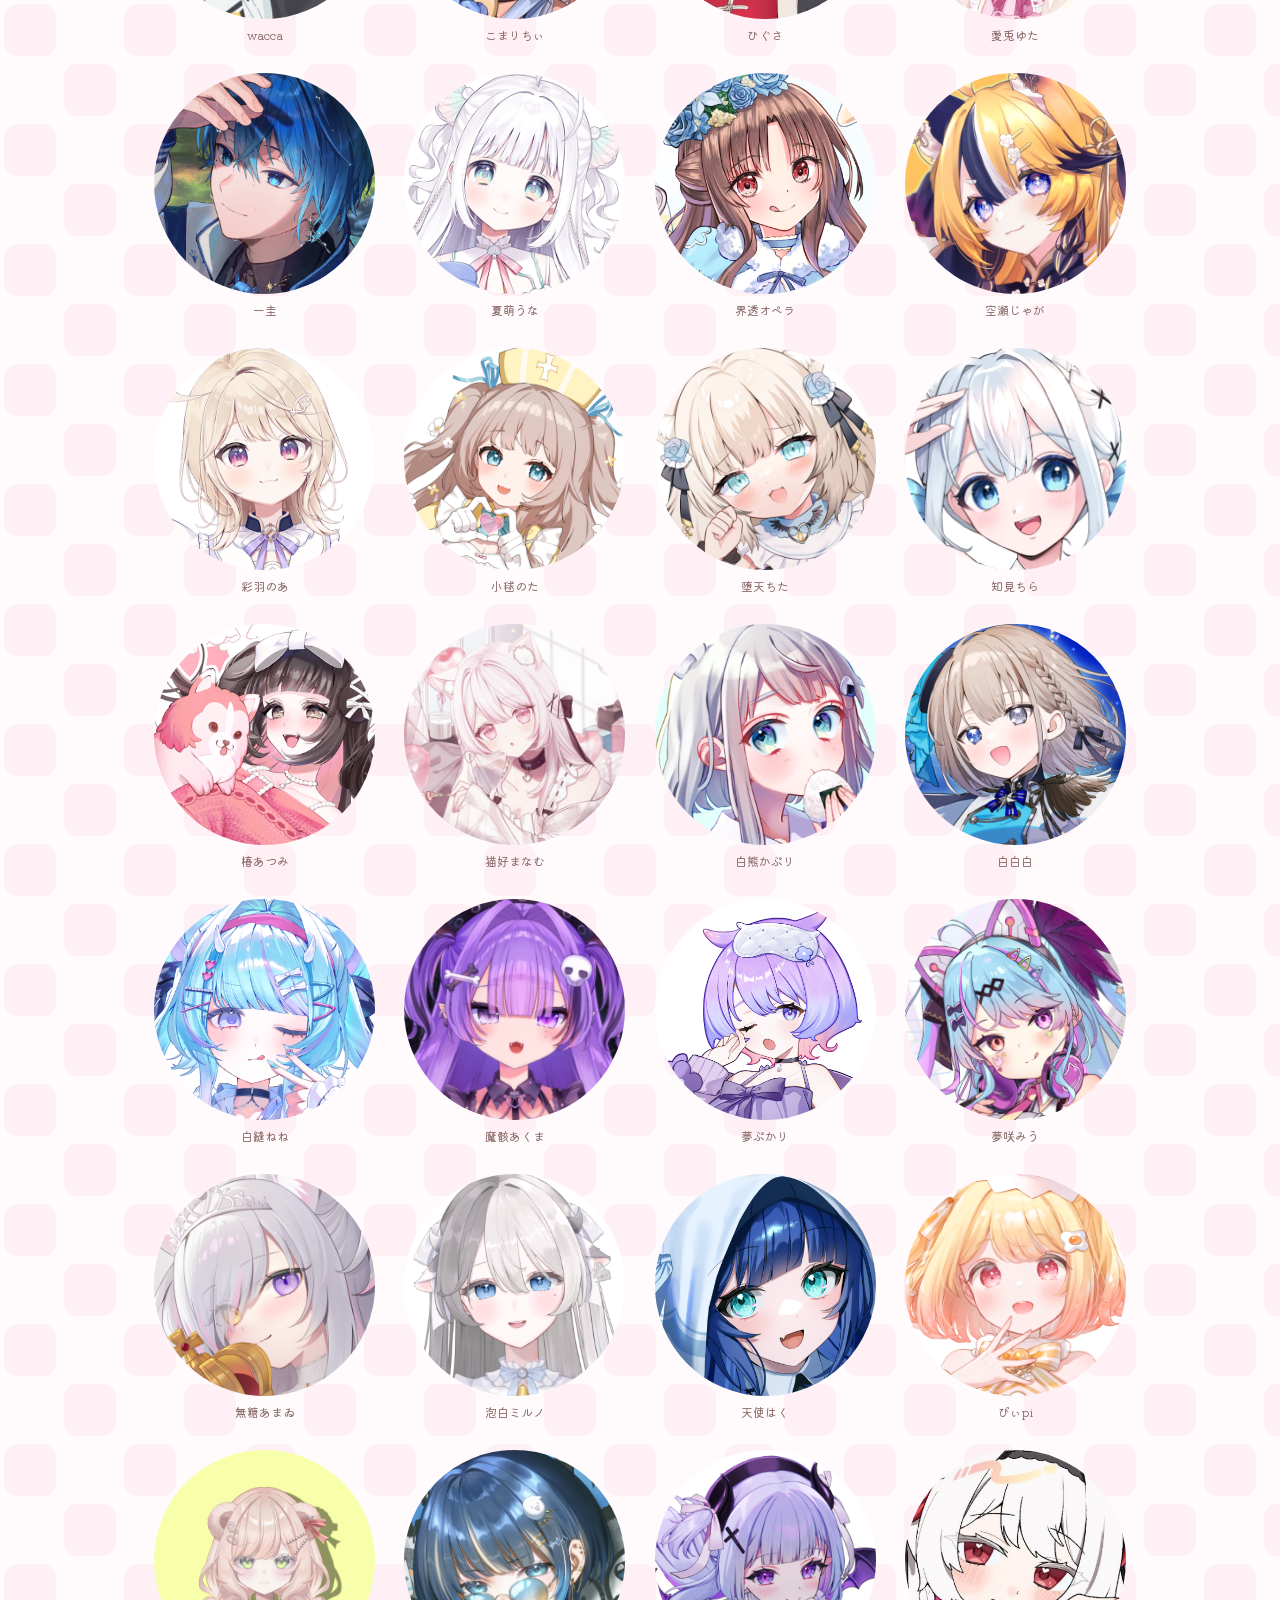
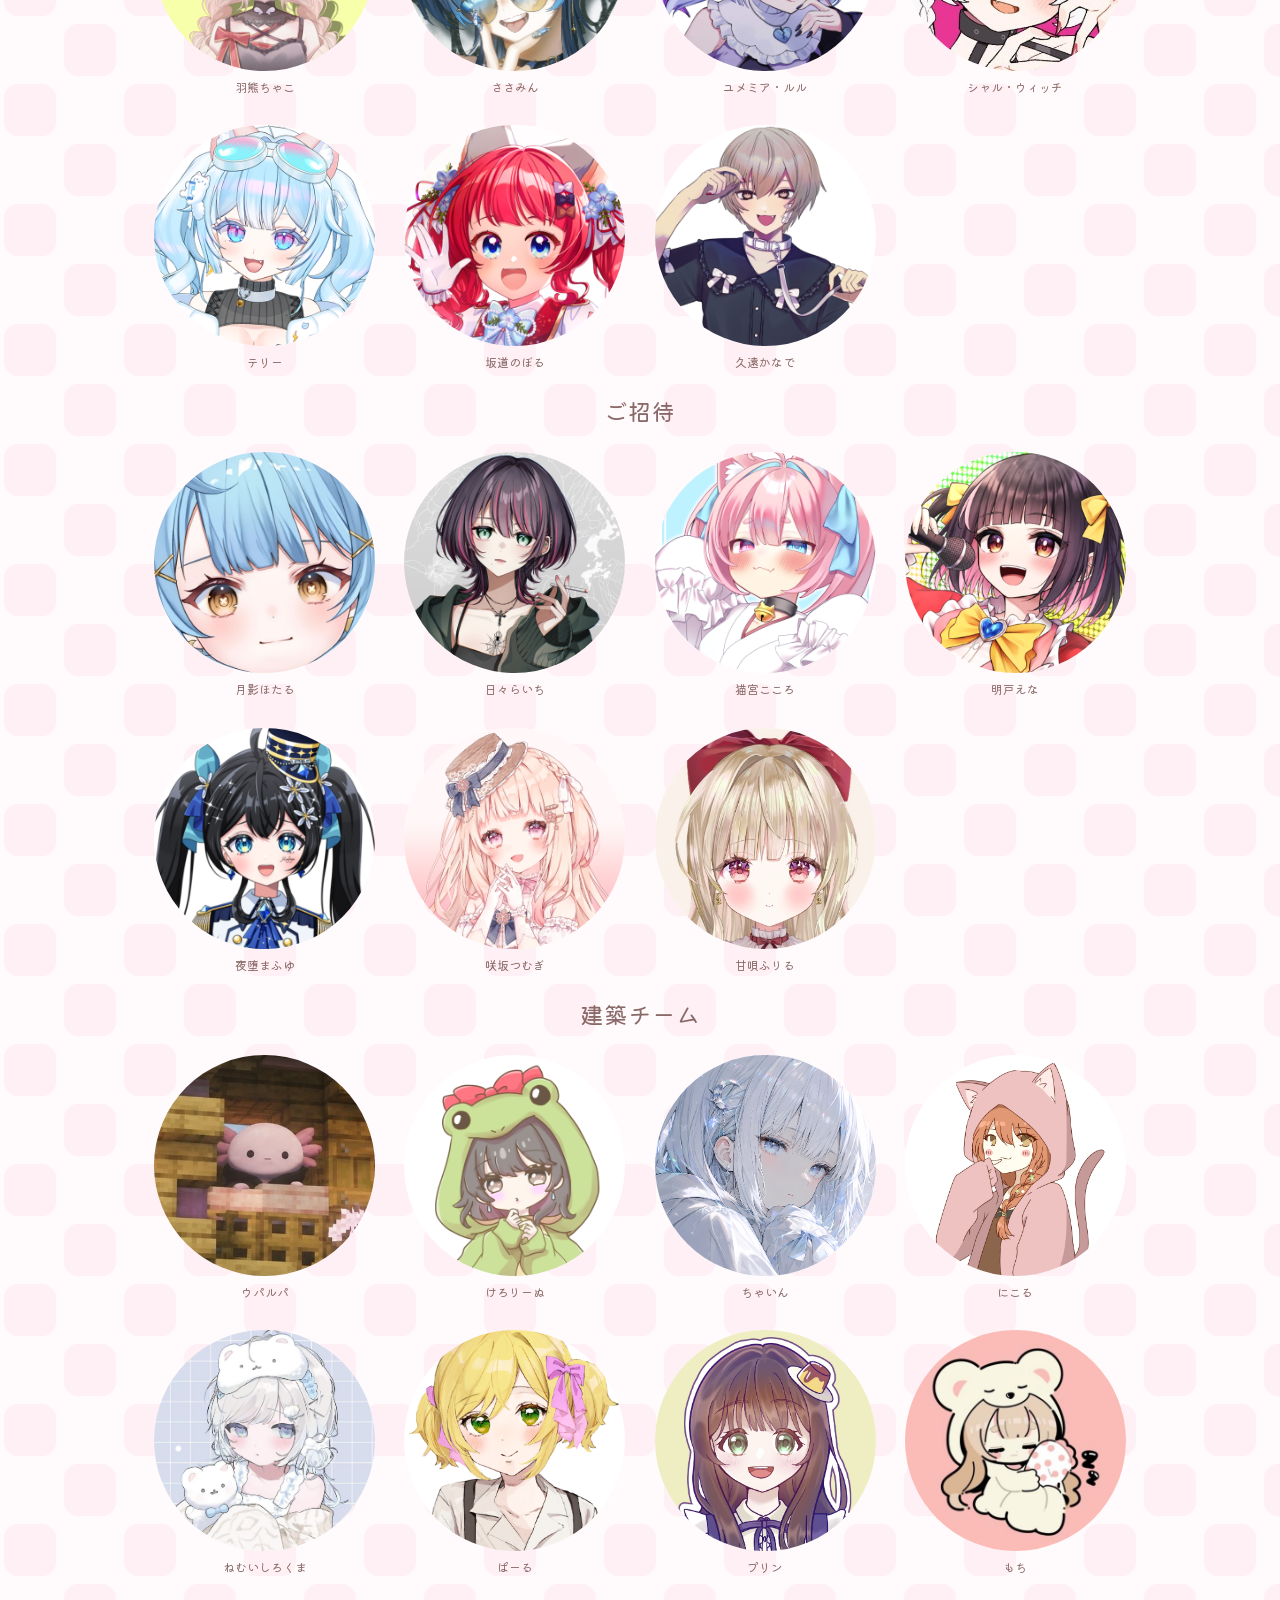
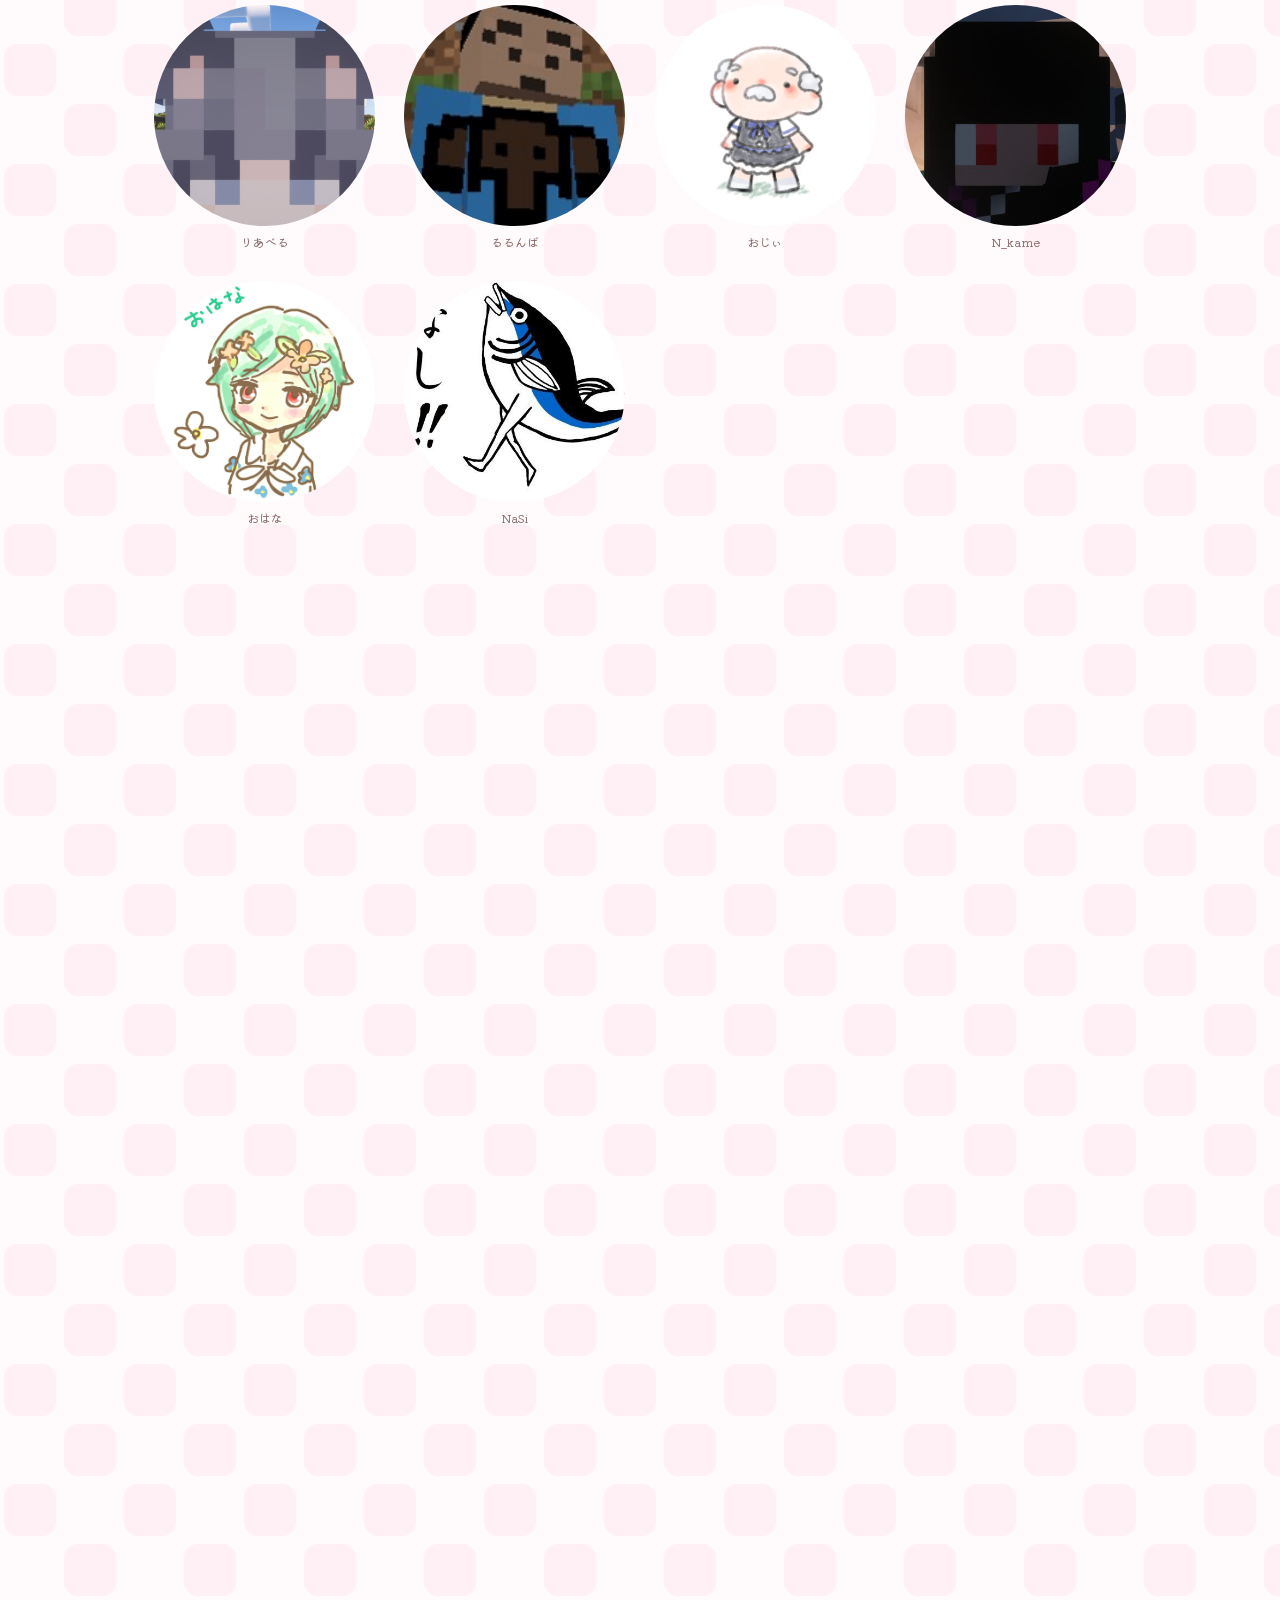
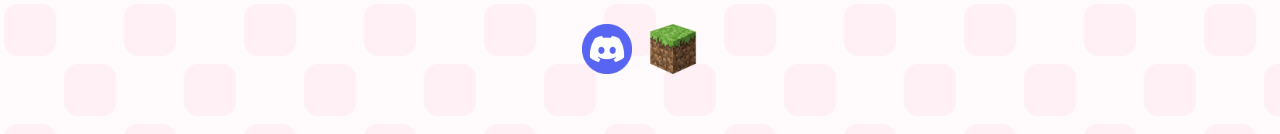
==== commit 0b57bd57: "feat: グッズを更新" ====
--- a/index.html
+++ b/index.html
@@ -123,10 +123,21 @@
       <div class="box infoslider js-slider" aria-label="グッズスライドショー">
         <div class="slides">
           <!-- 各 .slide に <img src="images/goods01.png" alt="商品名"> を入れてください -->
-          <div class="infoslide"><a href="#"><img src="images/goods/トレカ _ クローバー.png" alt="トレカ _ クローバー"></a></div>
-          <div class="infoslide"><a href="#"><img src="images/goods/トレカ _ ハート.png" alt="トレカ _ ハート"></a></div>
-          <div class="infoslide"><a href="#"><img src="images/goods/トレカ _ スペード.png" alt="トレカ _ スペード"></a></div>
-          <div class="infoslide"><a href="#"><img src="images/goods/トレカ _ ダイヤ.png" alt="トレカ _ ダイヤ"></a></div>
+          <div class="infoslide"><a href="#"><img src="images/goods/サーバー利用料①.png" alt=""></a></div>
+          <div class="infoslide"><a href="#"><img src="images/goods/握手会18日①.png" alt=""></a></div>
+          <div class="infoslide"><a href="#"><img src="images/goods/握手会19日①.png" alt=""></a></div>
+          <div class="infoslide"><a href="#"><img src="images/goods/握手会②.png" alt=""></a></div>
+          <div class="infoslide"><a href="#"><img src="images/goods/玉白るる_アクキー.png" alt=""></a></div>
+          <div class="infoslide"><a href="#"><img src="images/goods/玉白るる_アクスタ.png" alt=""></a></div>
+          <div class="infoslide"><a href="#"><img src="images/goods/玉白るる_トレカ.png" alt=""></a></div>          <div class="infoslide"><a href="#"><img src="images/goods/ぽかたまグッズ _ アクスタ.png" alt=""></a></div>
+          <div class="infoslide"><a href="#"><img src="images/goods/ぽかたまグッズ _ アクリルボード.png" alt=""></a></div>
+          <div class="infoslide"><a href="#"><img src="images/goods/ぽかたまグッズ _ シール.png" alt=""></a></div>
+          <div class="infoslide"><a href="#"><img src="images/goods/ぽかたまグッズ _ ハンカチ.png" alt=""></a></div>
+          <div class="infoslide"><a href="#"><img src="images/goods/ランダムステッカー①.png" alt=""></a></div>
+          <div class="infoslide"><a href="#"><img src="images/goods/ランダムステッカー②.png" alt=""></a></div>
+          <div class="infoslide"><a href="#"><img src="images/goods/トランプトレカ.png" alt=""></a></div>
+          <div class="infoslide"><a href="#"><img src="images/goods/缶バッジA-C.png" alt=""></a></div>
+          <div class="infoslide"><a href="#"><img src="images/goods/缶バッジD-F.png" alt=""></a></div>
         </div>
         <button class="arrow prev" aria-label="前へ">&lt;</button>
         <button class="arrow next" aria-label="次へ">&gt;</button>
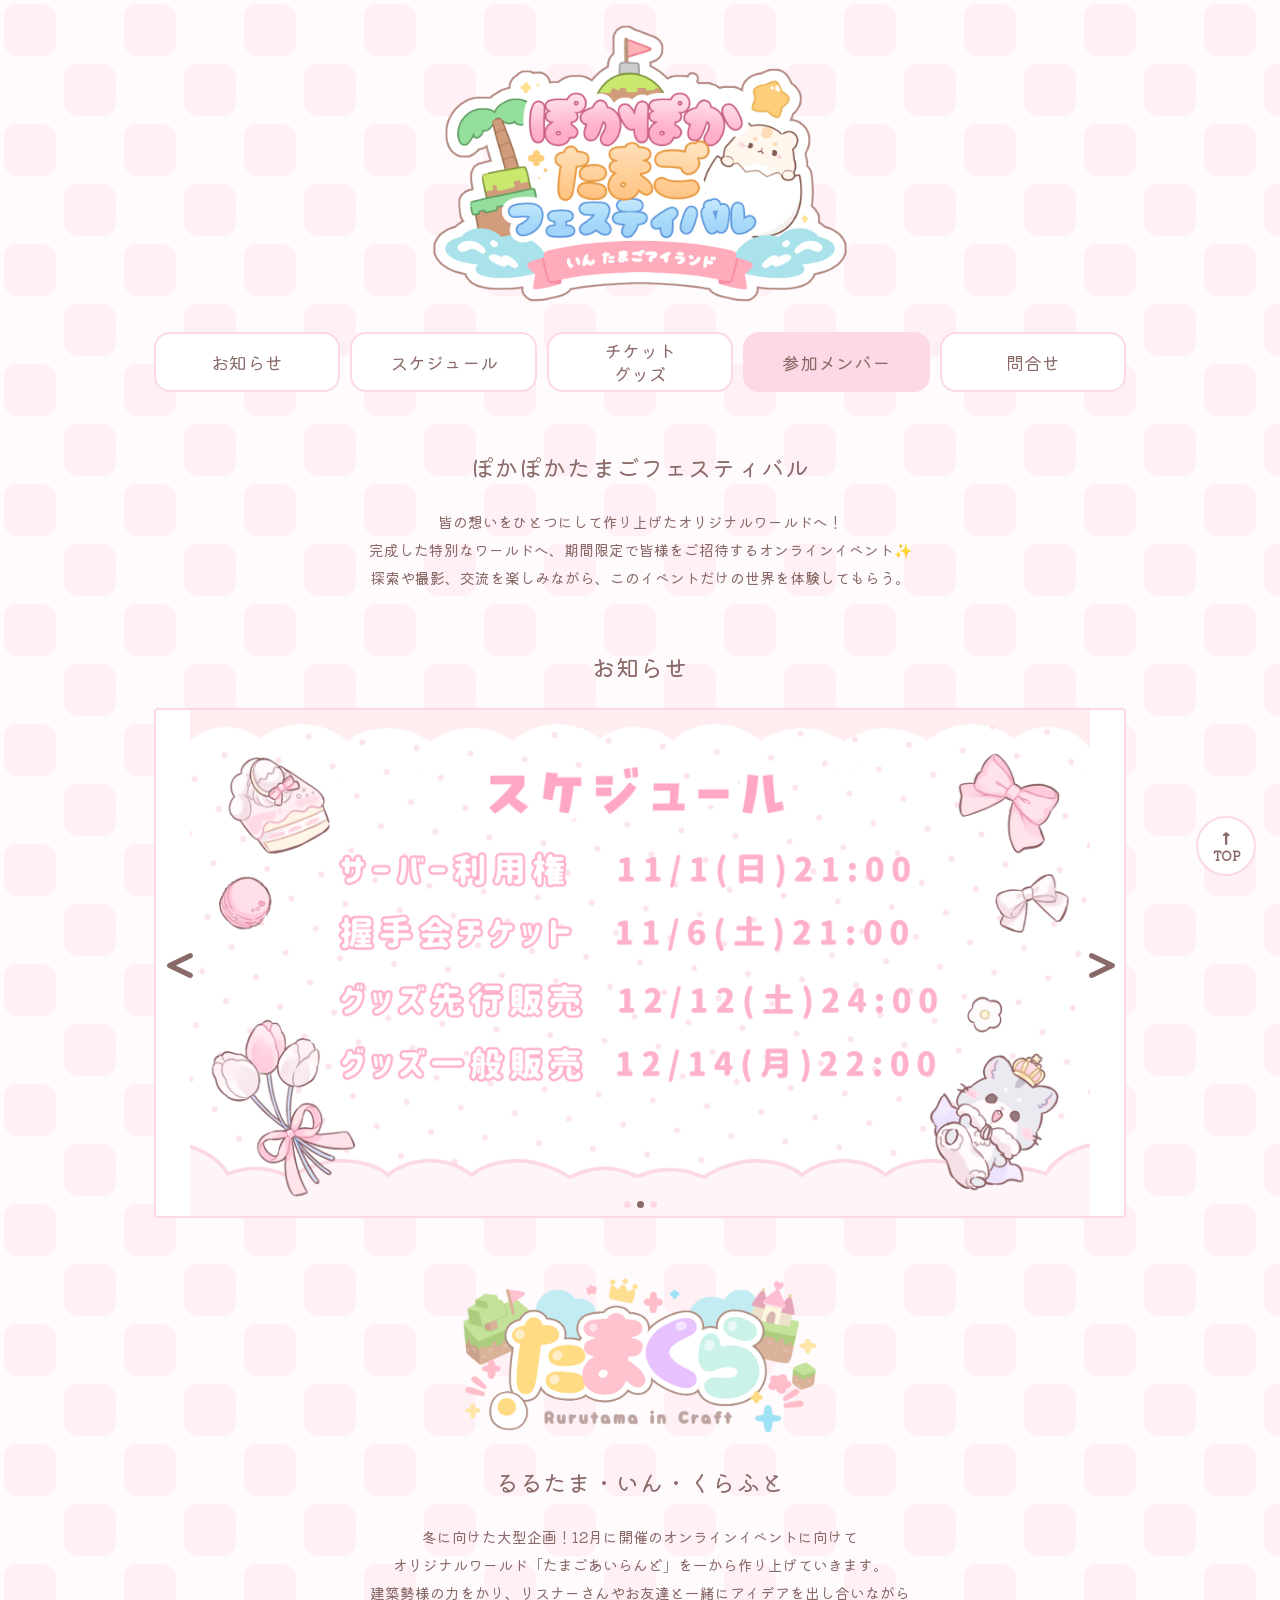
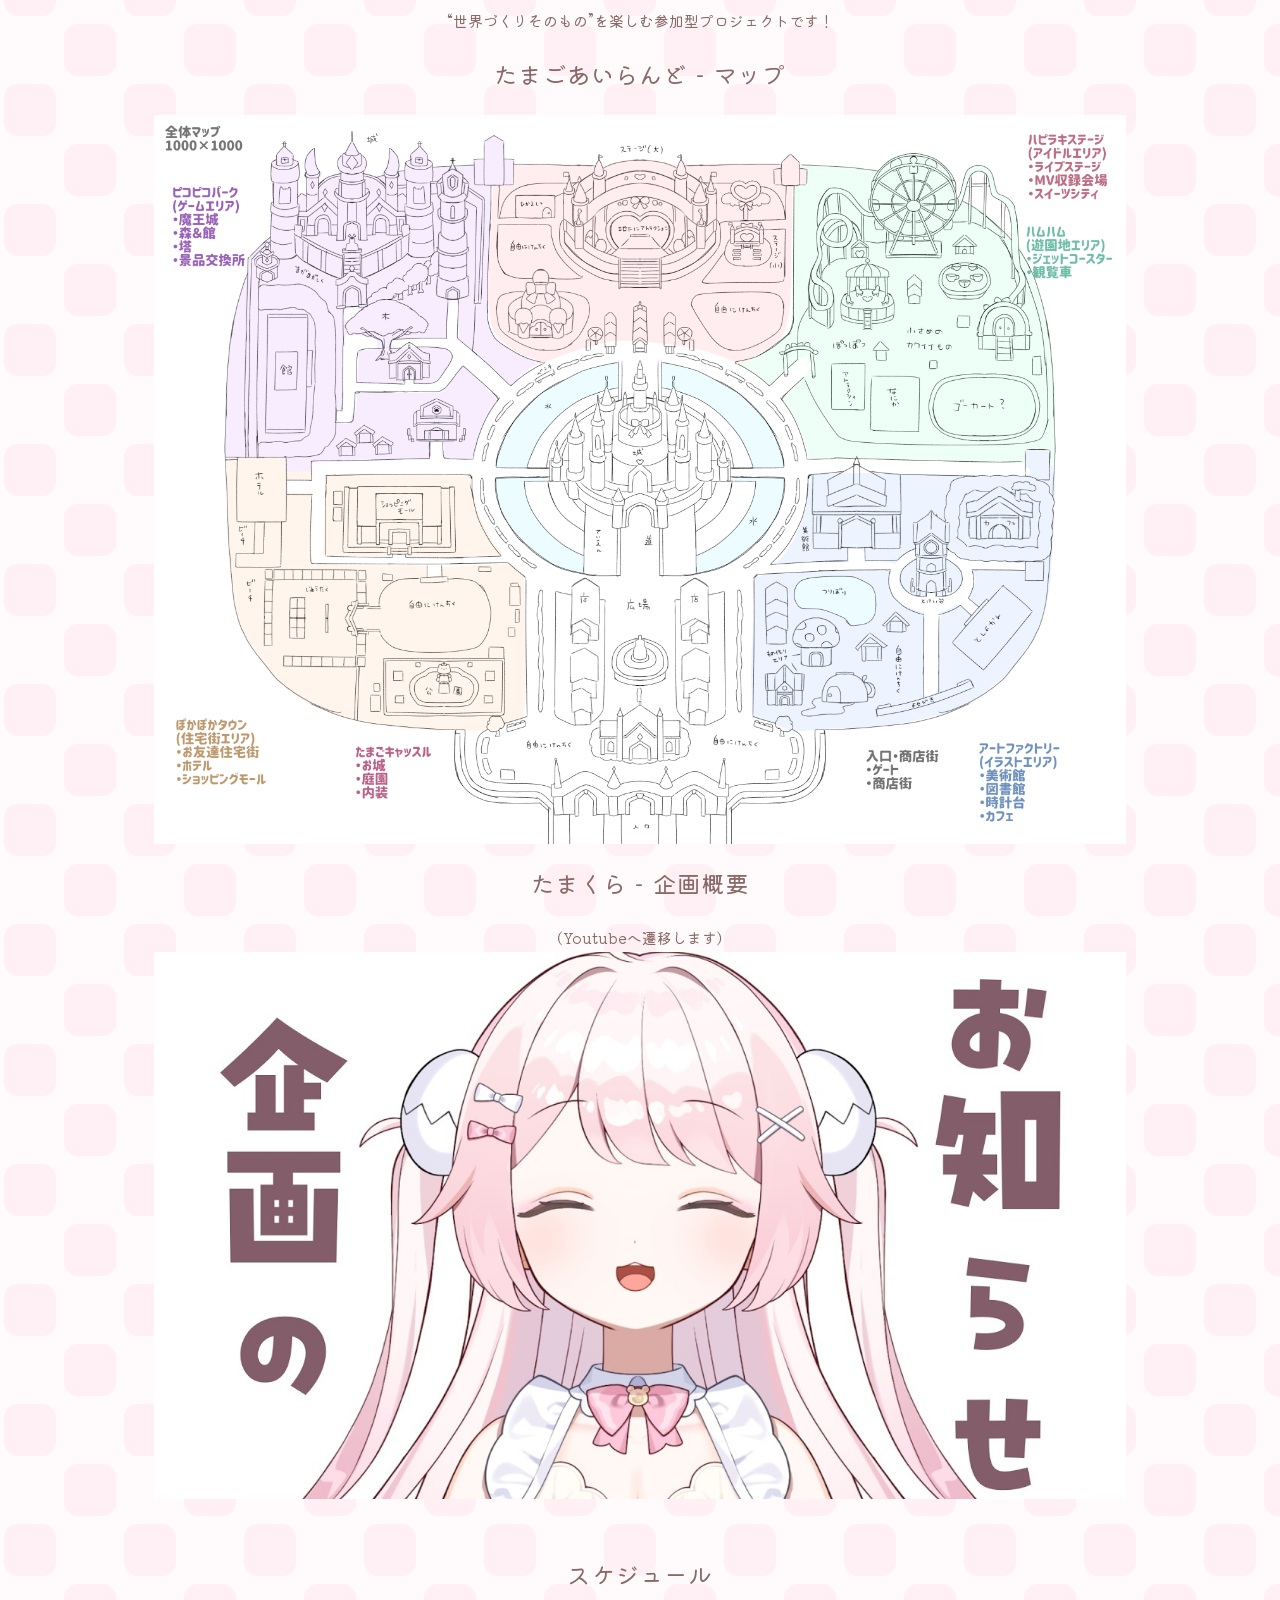
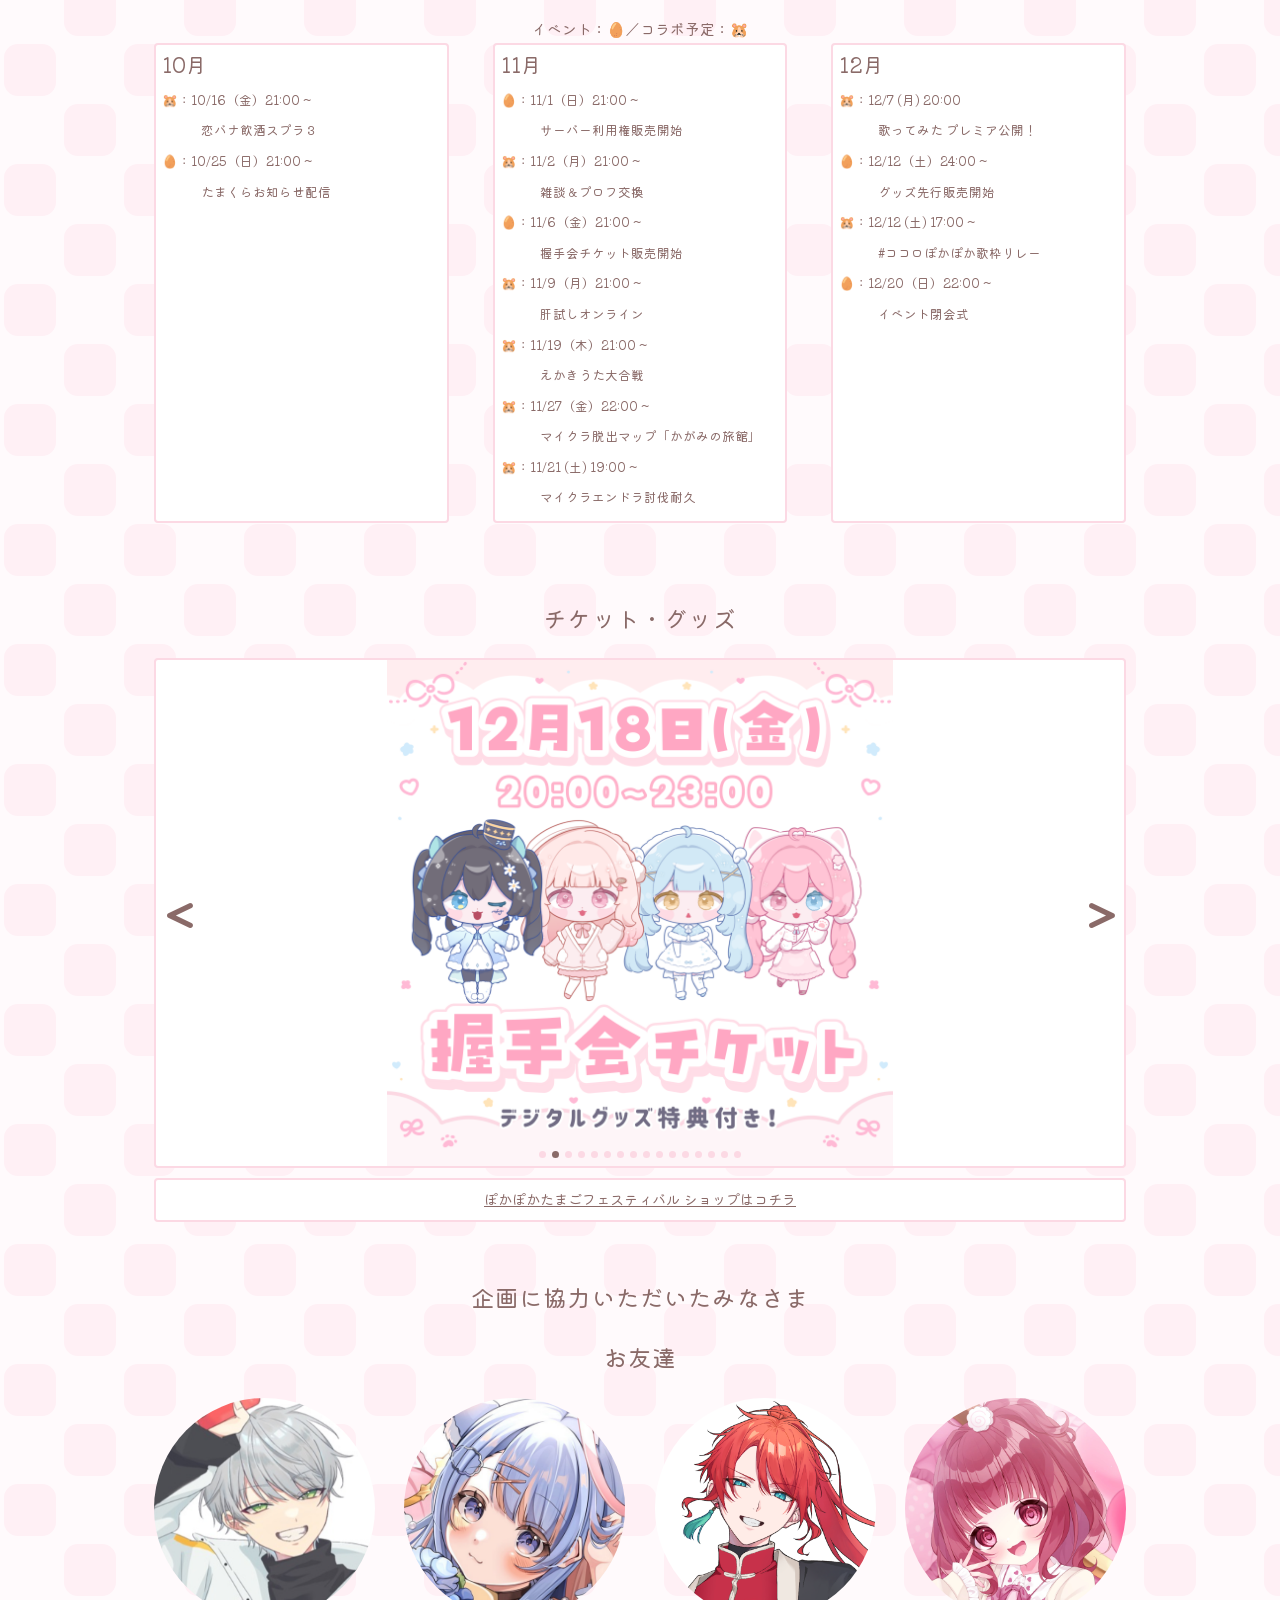
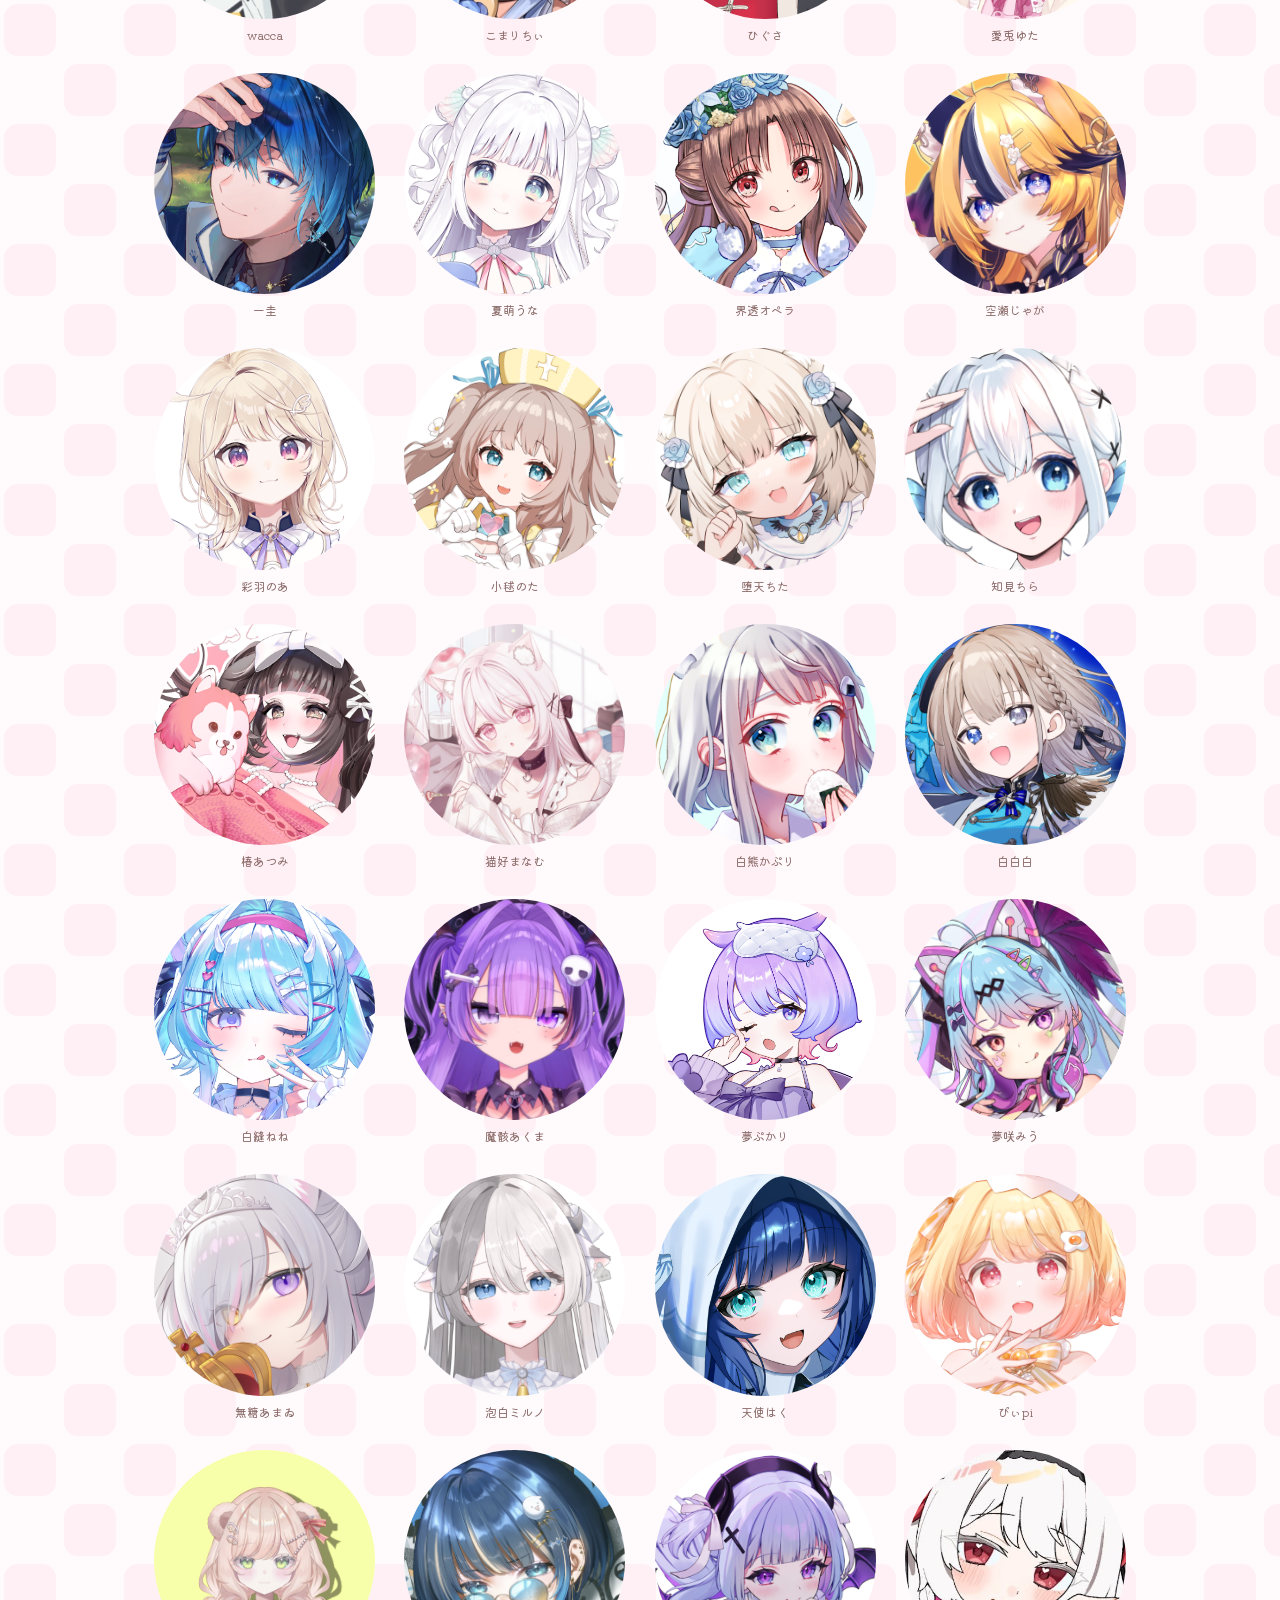
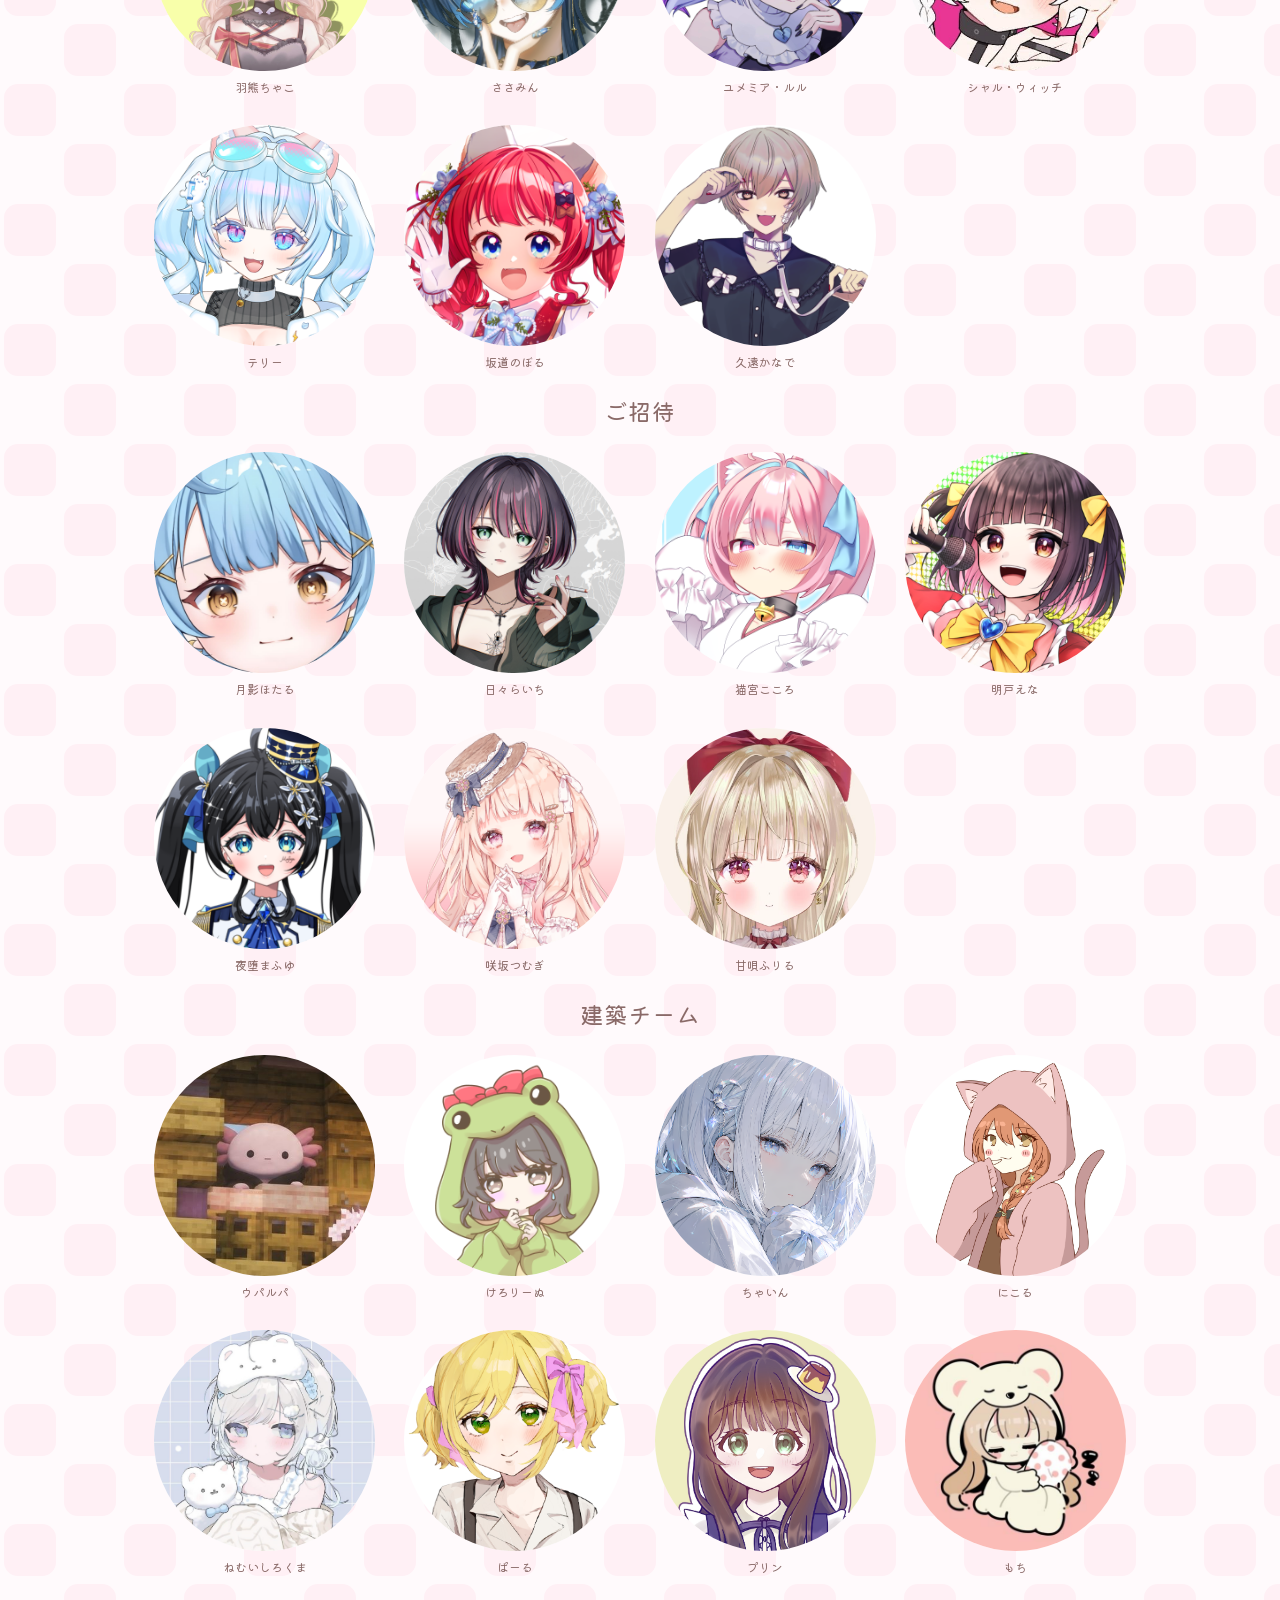
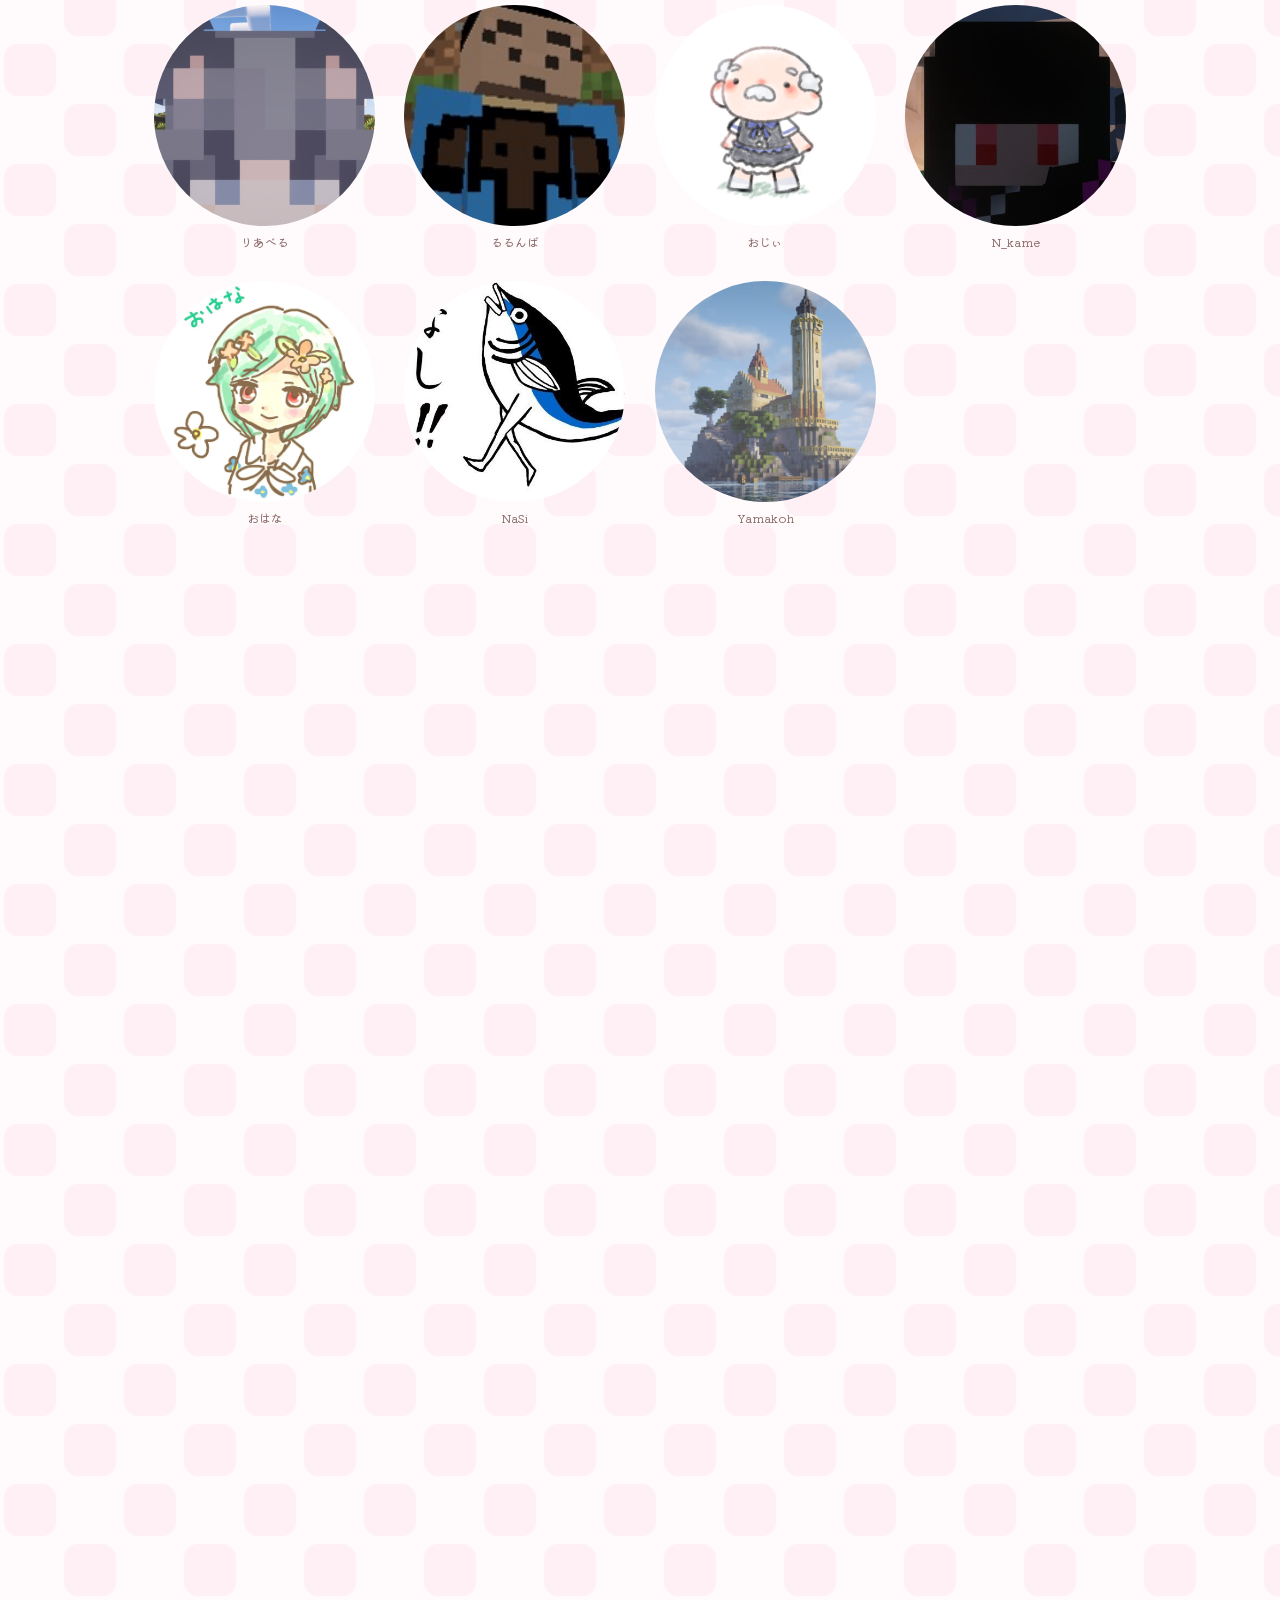
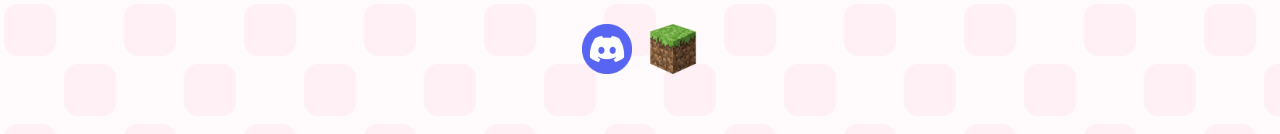
==== commit d00a0b46: "feat: やまこーさん" ====
--- a/index.html
+++ b/index.html
@@ -576,6 +576,14 @@
             NaSi
           </a>
         </li>
+        <li>
+          <a href="https://x.com/Yamakoh">
+            <div class="avatar">
+              <img src="images/people/architecture/Yamakoh.png" alt="" onerror="this.remove()">
+            </div>
+            Yamakoh
+          </a>
+        </li>
       </ul>
     </section>
 
